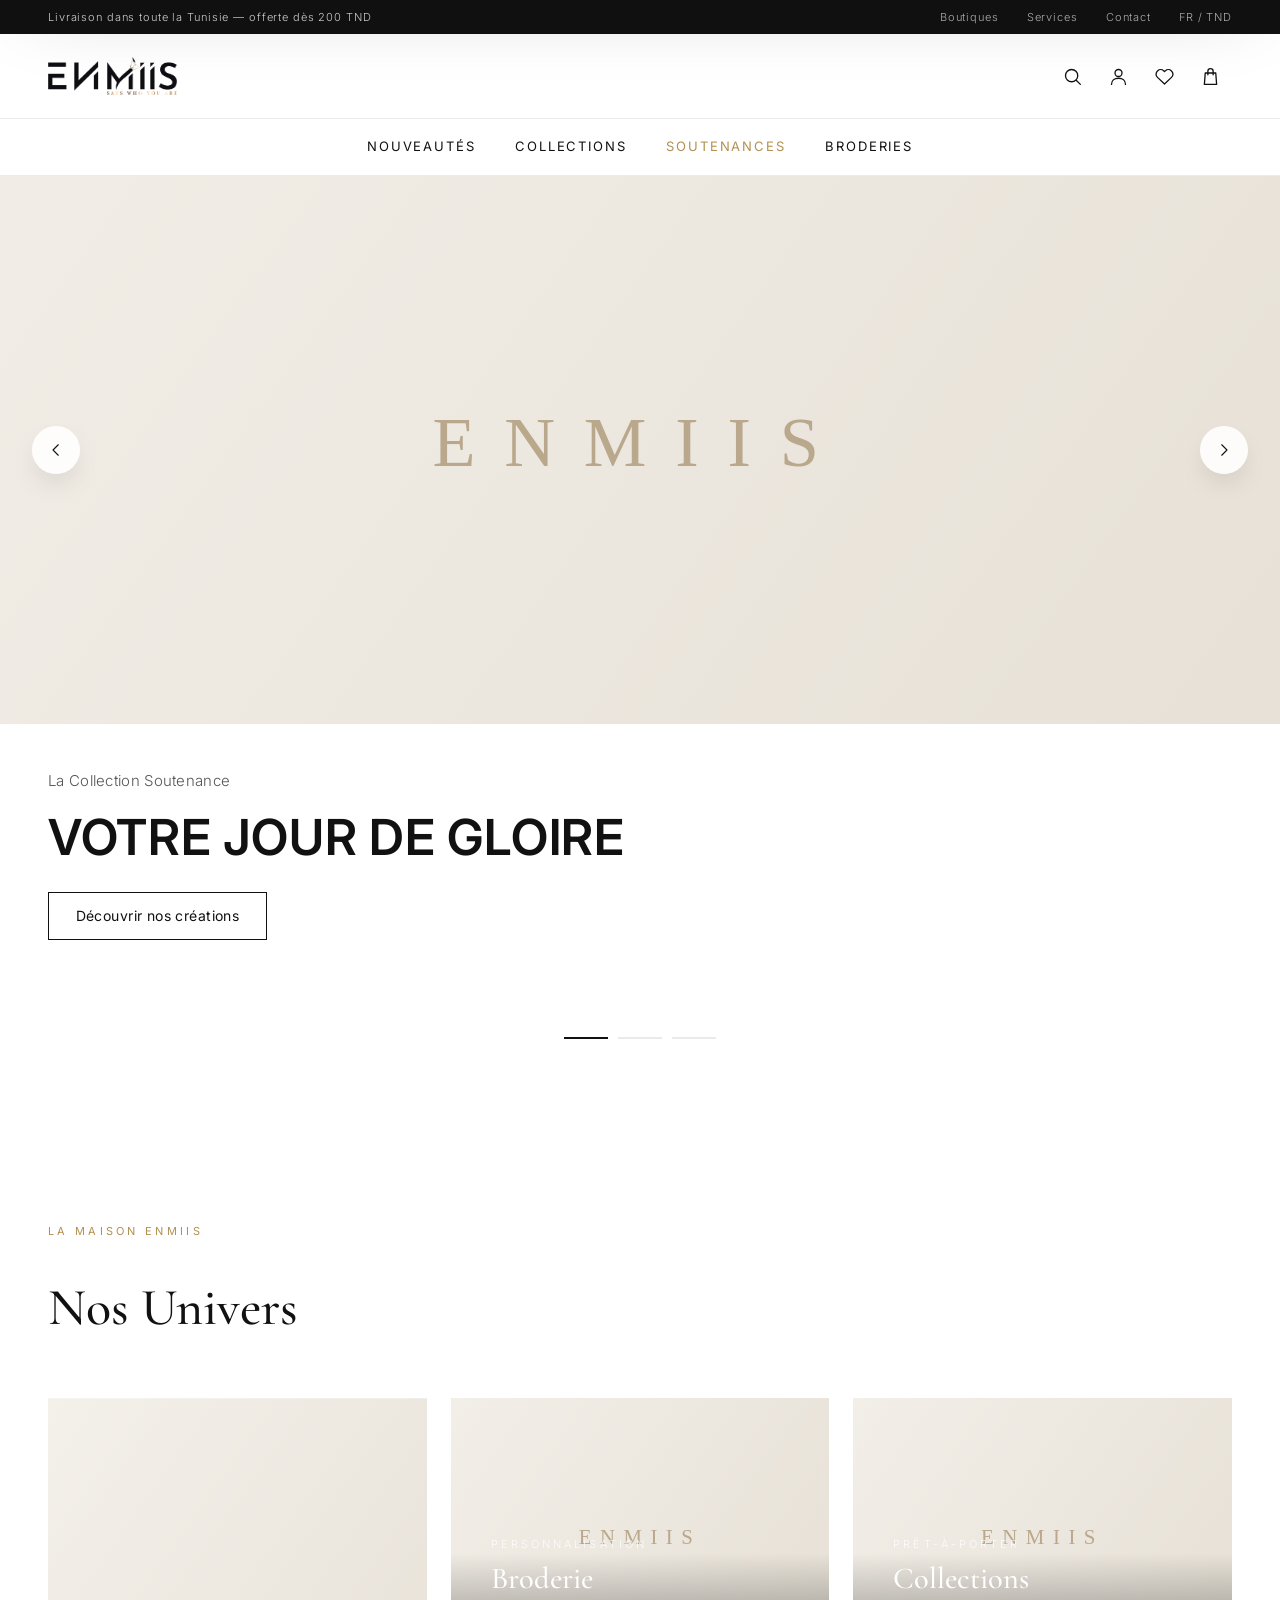
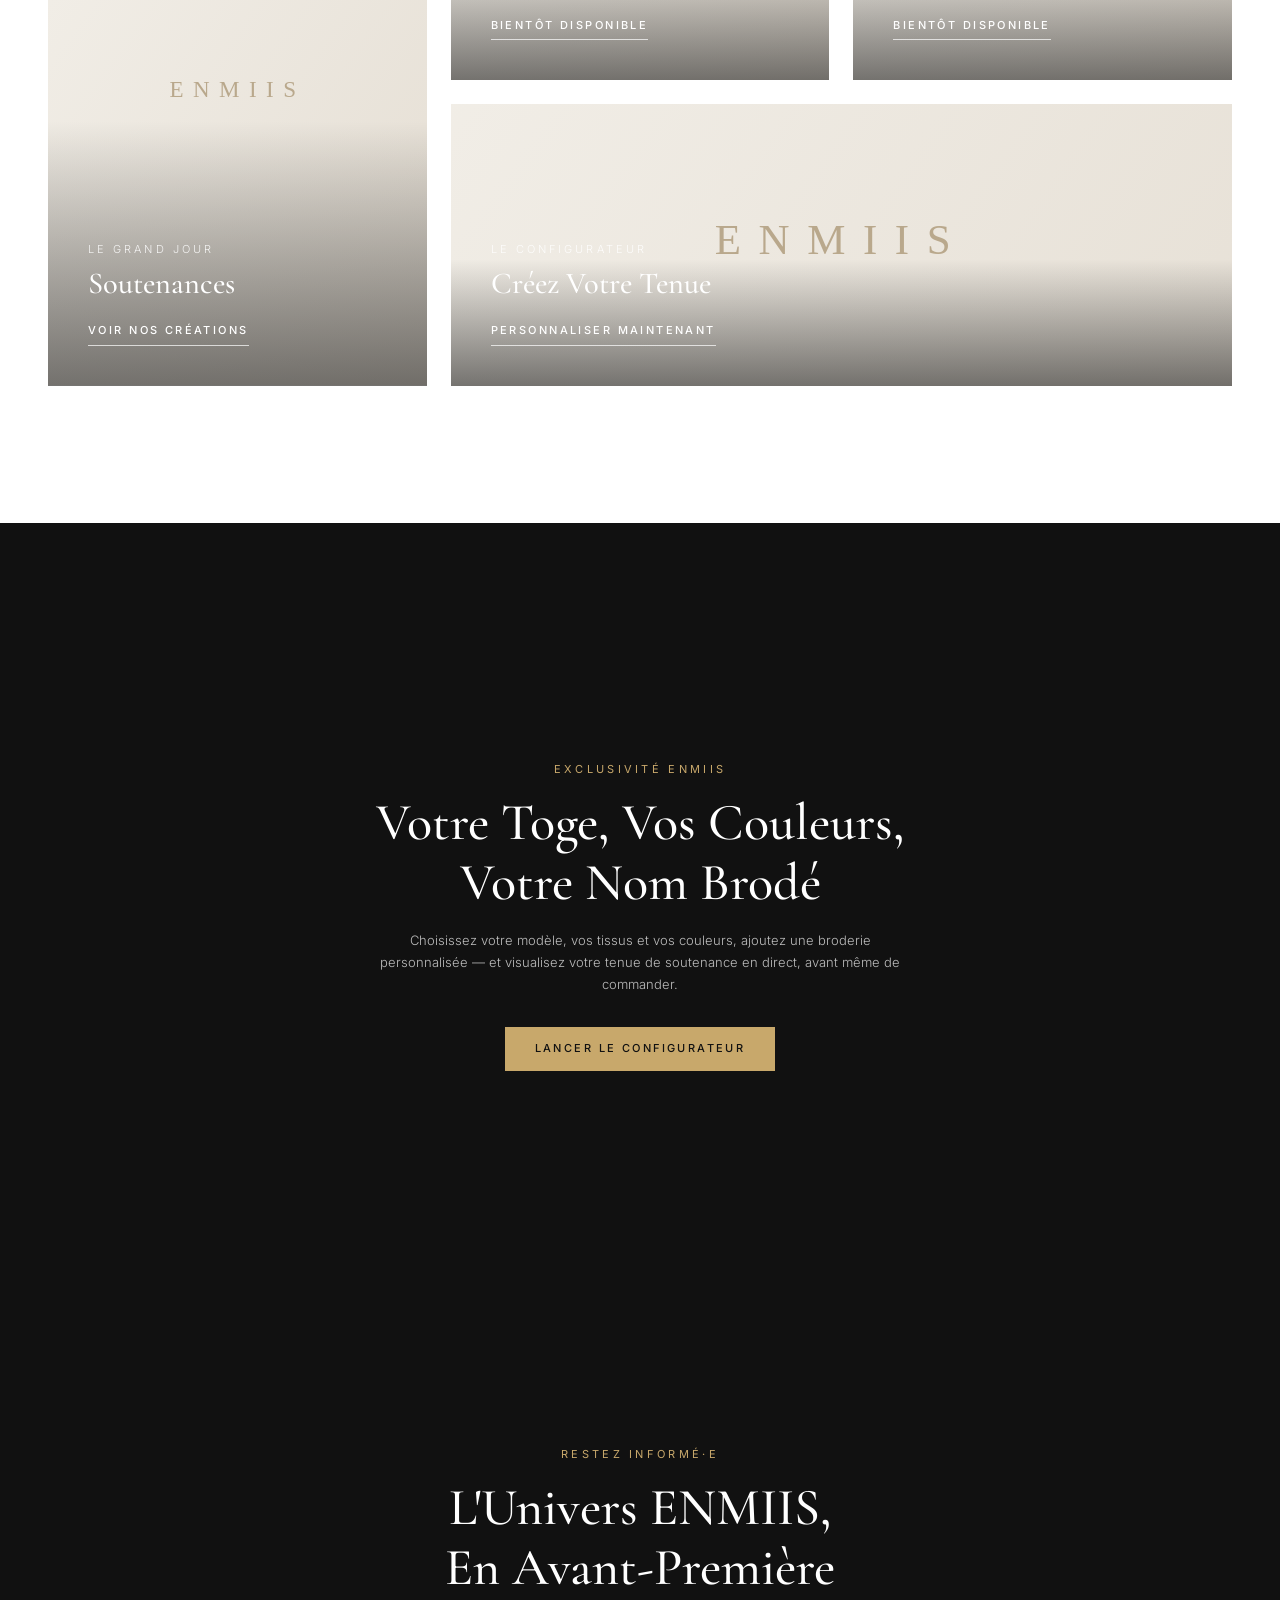
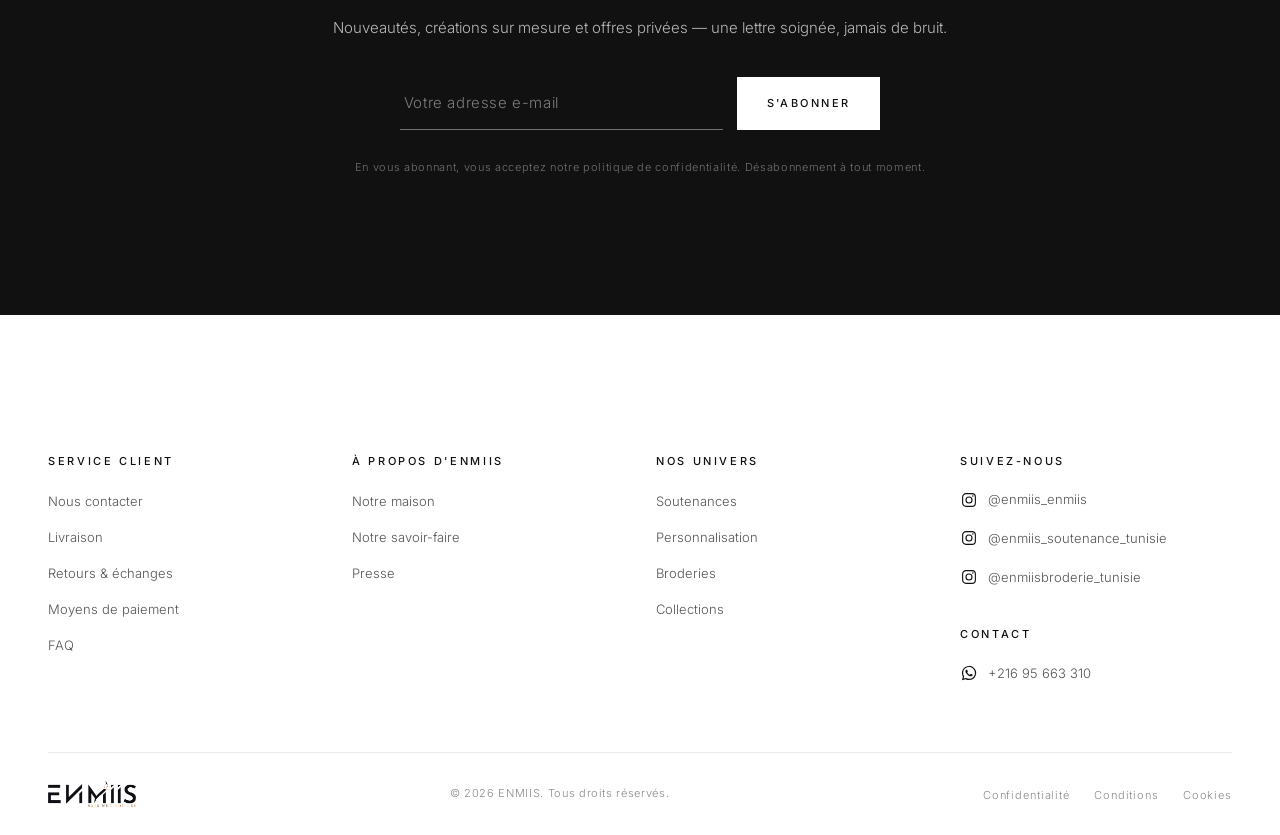
==== index.html @ 538d191a "Met la carte Broderie au singulier dans Nos Univers Seul le titre de la carte change. La navigation," ====
<!DOCTYPE html>
<html lang="fr">
<head>
  <meta charset="UTF-8">
  <meta name="viewport" content="width=device-width, initial-scale=1.0, viewport-fit=cover">
  <title>ENMIIS — Soutenance, Broderie & Collections</title>
  <meta name="description" content="ENMIIS — tenues de soutenance, broderie personnalisée et collections. Créations faites main en Tunisie.">
  <meta property="og:title" content="ENMIIS — Soutenance, Broderie & Collections">
  <meta property="og:description" content="Tenues de soutenance, broderie personnalisée et collections. Créations faites main en Tunisie.">
  <meta property="og:type" content="website">
  <meta name="theme-color" content="#FFFFFF">

  <link rel="preconnect" href="https://fonts.googleapis.com">
  <link rel="preconnect" href="https://fonts.gstatic.com" crossorigin>
  <link rel="preconnect" href="https://images.unsplash.com">
  <link href="https://fonts.googleapis.com/css2?family=Cormorant+Garamond:ital,wght@0,400;0,500;0,600;1,400;1,500&family=Inter:wght@300;400;500;600&display=swap" rel="stylesheet">

  <link rel="stylesheet" href="css/styles.css">
  <link rel="icon" href="data:image/svg+xml,%3Csvg xmlns='http://www.w3.org/2000/svg' viewBox='0 0 32 32'%3E%3Crect width='32' height='32' fill='%23111111'/%3E%3Ctext x='16' y='22' font-family='Georgia' font-size='18' fill='%23C8A86B' text-anchor='middle'%3EE%3C/text%3E%3C/svg%3E">
</head>
<body>

  <a class="skip-link" href="#main">Aller au contenu</a>

  <!-- ======================= HEADER ======================= -->
  <header class="site-header" id="siteHeader">

    <!-- Utility bar -->
    <div class="utility-bar">
      <div class="container utility-bar__inner">
        <p class="utility-bar__note">Livraison dans toute la Tunisie — offerte dès 200 TND</p>
        <nav class="utility-bar__links" aria-label="Utilitaire">
          <a href="#">Boutiques</a>
          <a href="#">Services</a>
          <a href="#">Contact</a>
          <button class="utility-bar__lang" type="button">FR / TND</button>
        </nav>
      </div>
    </div>

    <!-- Main header row -->
    <div class="header-main">
      <div class="container header-main__inner">

        <div class="header-main__left">
          <button class="icon-btn header-burger" id="burgerBtn" type="button" aria-label="Ouvrir le menu" aria-expanded="false" aria-controls="mobileMenu">
            <span class="burger-lines"><span></span><span></span></span>
          </button>
          <a class="header-logo" href="index.html" aria-label="Accueil ENMIIS">
            <img src="img/logo-enmiis.png" alt="ENMIIS — Says Who You Are">
          </a>
        </div>

        <div class="header-main__right">
          <button class="icon-btn" id="searchBtn" type="button" aria-label="Rechercher">
            <svg viewBox="0 0 24 24" aria-hidden="true"><circle cx="11" cy="11" r="7"/><line x1="16.5" y1="16.5" x2="21" y2="21"/></svg>
          </button>
          <a class="icon-btn header-account" id="accountBtn" href="compte.html" aria-label="Mon compte">
            <svg viewBox="0 0 24 24" aria-hidden="true"><circle cx="12" cy="8" r="4"/><path d="M4 21c0-4.4 3.6-7 8-7s8 2.6 8 7"/></svg>
          </a>
          <a class="icon-btn header-wishlist" id="wishlistBtn" href="favoris.html" aria-label="Voir mes favoris">
            <svg viewBox="0 0 24 24" aria-hidden="true"><path d="M12 20.5l-8-7.5c-2.2-2-2.2-5.4 0-7.4 2-1.9 5.2-1.9 7.2 0l.8.8.8-.8c2-1.9 5.2-1.9 7.2 0 2.2 2 2.2 5.4 0 7.4l-8 7.5z"/></svg>
            <span class="icon-btn__badge" id="wishlistCount" hidden>0</span>
          </a>
          <a class="icon-btn header-cart" id="cartBtn" href="panier.html" aria-label="Voir mon panier">
            <svg viewBox="0 0 24 24" aria-hidden="true"><path d="M6 8h12l1 13H5L6 8z"/><path d="M9 10V6a3 3 0 0 1 6 0v4"/></svg>
            <span class="icon-btn__badge" id="cartCount" hidden>0</span>
          </a>
        </div>

      </div>
    </div>

    <!-- Main navigation -->
    <nav class="main-nav" aria-label="Navigation principale">
      <div class="container">
        <ul class="main-nav__list" id="mainNavList">
          <li class="main-nav__item"><a href="#" class="main-nav__link" data-soon>Nouveautés</a></li>
          <li class="main-nav__item"><a href="#" class="main-nav__link" data-soon>Collections</a></li>
          <li class="main-nav__item"><a href="soutenance.html" class="main-nav__link is-accent">Soutenances</a></li>
          <li class="main-nav__item"><a href="#" class="main-nav__link" data-soon>Broderies</a></li>
        </ul>
      </div>
    </nav>

    <div class="header-veil" id="headerVeil" aria-hidden="true"></div>
  </header>

  <!-- ======================= SEARCH OVERLAY ======================= -->
  <div class="search-overlay" id="searchOverlay" aria-hidden="true" role="dialog" aria-label="Recherche">
    <div class="container search-overlay__inner">
      <form class="search-overlay__form" role="search" onsubmit="return false;">
        <svg viewBox="0 0 24 24" aria-hidden="true"><circle cx="11" cy="11" r="7"/><line x1="16.5" y1="16.5" x2="21" y2="21"/></svg>
        <input type="search" id="searchInput" placeholder="Rechercher une création, un produit…" autocomplete="off">
        <button class="search-overlay__close" id="searchClose" type="button" aria-label="Fermer la recherche">
          <svg viewBox="0 0 24 24" aria-hidden="true"><line x1="5" y1="5" x2="19" y2="19"/><line x1="19" y1="5" x2="5" y2="19"/></svg>
        </button>
      </form>
      <div class="search-overlay__suggestions">
        <p class="search-overlay__label">Recherches populaires</p>
        <ul>
          <li><a href="customizer.html">Toge de soutenance</a></li>
          <li><a href="customizer.html">Écharpe Félicitations Dr</a></li>
          <li><a href="soutenance.html">Box cadeau soutenance</a></li>
          <li><a href="#" data-soon>Peignoir brodé</a></li>
          <li><a href="customizer.html">Mortier</a></li>
        </ul>
      </div>
    </div>
  </div>

  <!-- ======================= MOBILE MENU ======================= -->
  <div class="mobile-menu" id="mobileMenu" aria-hidden="true" role="dialog" aria-label="Menu">
    <div class="mobile-menu__header">
      <span class="mobile-menu__logo"><img src="img/logo-enmiis.png" alt="ENMIIS"></span>
      <button class="icon-btn mobile-menu__close" id="mobileMenuClose" type="button" aria-label="Fermer le menu">
        <svg viewBox="0 0 24 24" aria-hidden="true"><line x1="5" y1="5" x2="19" y2="19"/><line x1="19" y1="5" x2="5" y2="19"/></svg>
      </button>
    </div>

    <nav class="mobile-menu__nav" aria-label="Menu mobile">
      <ul class="mobile-menu__list">
        <li class="mobile-menu__item" data-stagger><a class="mobile-menu__link" href="#" data-soon>Nouveautés</a></li>
        <li class="mobile-menu__item" data-stagger><a class="mobile-menu__link" href="#" data-soon>Collections</a></li>
        <li class="mobile-menu__item" data-stagger><a class="mobile-menu__link is-accent" href="soutenance.html">Soutenances</a></li>
        <li class="mobile-menu__item" data-stagger><a class="mobile-menu__link" href="#" data-soon>Broderies</a></li>
      </ul>
    </nav>

    <div class="mobile-menu__footer" data-stagger>
      <a href="customizer.html" class="mobile-menu__utility">
        <svg viewBox="0 0 24 24" aria-hidden="true"><path d="M12 3l2.2 5.4L20 9l-4.4 3.8L17 19l-5-3.2L7 19l1.4-6.2L4 9l5.8-.6L12 3z"/></svg>
        Personnaliser ma tenue
      </a>
      <a href="#" class="mobile-menu__utility">
        <svg viewBox="0 0 24 24" aria-hidden="true"><path d="M12 21s-7-5.2-7-11a7 7 0 0 1 14 0c0 5.8-7 11-7 11z"/><circle cx="12" cy="10" r="2.5"/></svg>
        Trouver une boutique
      </a>
      <button class="mobile-menu__utility" type="button">
        <svg viewBox="0 0 24 24" aria-hidden="true"><circle cx="12" cy="12" r="9"/><path d="M3 12h18M12 3c2.5 2.6 3.8 5.7 3.8 9S14.5 18.4 12 21c-2.5-2.6-3.8-5.7-3.8-9S9.5 5.6 12 3z"/></svg>
        FR / TND
      </button>
    </div>
  </div>
  <div class="scrim" id="scrim" aria-hidden="true"></div>

  <main id="main">

    <!-- ======================= HERO ======================= -->
    <section class="hero" id="hero" aria-roledescription="carousel" aria-label="Campagnes en vedette">
      <div class="hero__slides">

        <article class="hero__slide is-active" aria-hidden="false">
          <div class="hero__media">
            <img src="https://images.unsplash.com/photo-1541339907198-e08756dedf3f?q=80&w=2000&auto=format&fit=crop" alt="Diplômés en toge lançant leurs mortiers" fetchpriority="high" decoding="async">
          </div>
          <div class="hero__content container">
            <p class="hero__label">La Collection Soutenance</p>
            <h1 class="hero__title">Votre Jour de Gloire</h1>
            <a href="soutenance.html" class="btn btn--hero">Découvrir nos créations</a>
          </div>
        </article>

        <article class="hero__slide" aria-hidden="true">
          <div class="hero__media">
            <img src="https://images.unsplash.com/photo-1528698827591-e19ccd7bc23d?q=80&w=2000&auto=format&fit=crop" alt="Atelier de broderie — machine à coudre en gros plan" loading="lazy" decoding="async">
          </div>
          <div class="hero__content container">
            <p class="hero__label">Sur Mesure</p>
            <h2 class="hero__title">Créée pour Vous,<br>Brodée pour Durer</h2>
            <a href="customizer.html" class="btn btn--hero">Personnaliser ma tenue</a>
          </div>
        </article>

        <article class="hero__slide" aria-hidden="true">
          <div class="hero__media">
            <img src="https://images.unsplash.com/photo-1441986300917-64674bd600d8?q=80&w=2000&auto=format&fit=crop" alt="Intérieur de boutique raffiné" loading="lazy" decoding="async">
          </div>
          <div class="hero__content container">
            <p class="hero__label">Bientôt</p>
            <h2 class="hero__title">Les Nouvelles Collections</h2>
            <a href="#" class="btn btn--hero" data-soon>En savoir plus</a>
          </div>
        </article>

      </div>

      <div class="hero__arrows">
        <button class="hero__arrow" id="heroPrev" type="button" aria-label="Diapositive précédente">
          <svg viewBox="0 0 24 24" aria-hidden="true"><polyline points="15 5 8 12 15 19"/></svg>
        </button>
        <button class="hero__arrow" id="heroNext" type="button" aria-label="Diapositive suivante">
          <svg viewBox="0 0 24 24" aria-hidden="true"><polyline points="9 5 16 12 9 19"/></svg>
        </button>
      </div>

      <div class="hero__dots container" role="tablist" aria-label="Diapositives">
        <button class="hero__dot is-active" type="button" role="tab" aria-label="Diapositive 1" aria-selected="true"><span></span></button>
        <button class="hero__dot" type="button" role="tab" aria-label="Diapositive 2" aria-selected="false"><span></span></button>
        <button class="hero__dot" type="button" role="tab" aria-label="Diapositive 3" aria-selected="false"><span></span></button>
      </div>
    </section>

    <!-- ======================= QUICK SEARCH + CATEGORIES (mobile) ======================= -->
    <section class="quick-shop" aria-label="Recherche et catégories">
      <button class="quick-search" id="quickSearchBtn" type="button">
        <svg viewBox="0 0 24 24" aria-hidden="true"><circle cx="11" cy="11" r="7"/><line x1="16.5" y1="16.5" x2="21" y2="21"/></svg>
        <span class="quick-search__placeholder">Que cherchez-vous ?</span>
        <span class="quick-search__scan" aria-hidden="true">
          <svg viewBox="0 0 24 24"><path d="M4 7v10M7.5 7v10M10 7v10M13.5 7v10M16 7v10M20 7v10"/></svg>
          <svg viewBox="0 0 24 24"><path d="M4 8.5A1.5 1.5 0 0 1 5.5 7h2L9 5h6l1.5 2h2A1.5 1.5 0 0 1 20 8.5v8a1.5 1.5 0 0 1-1.5 1.5h-13A1.5 1.5 0 0 1 4 16.5v-8z"/><circle cx="12" cy="12.5" r="3.25"/></svg>
        </span>
      </button>
      <nav class="category-grid" aria-label="Nos catégories">
        <a href="#" data-soon>Nouveautés</a>
        <a href="#" data-soon>Collections</a>
        <a href="soutenance.html">Soutenances</a>
        <a href="#" data-soon>Broderies</a>
      </nav>
    </section>

    <!-- ======================= NOS UNIVERS ======================= -->
    <section class="section collections" id="collections">
      <div class="container">
        <header class="section-head" data-reveal>
          <p class="section-head__label">La maison ENMIIS</p>
          <h2 class="section-head__title">Nos Univers</h2>
        </header>

        <div class="collections__grid">
          <a href="soutenance.html" class="collection-card collection-card--tall" data-reveal>
            <div class="collection-card__media">
              <img src="https://images.unsplash.com/photo-1594122230689-45899d9e6f69?q=80&w=1200&auto=format&fit=crop" alt="Soutenance dans un amphithéâtre" loading="lazy" decoding="async">
            </div>
            <div class="collection-card__body">
              <p class="collection-card__label">Le grand jour</p>
              <h3 class="collection-card__title">Soutenances</h3>
              <span class="collection-card__cta">Voir nos créations</span>
            </div>
          </a>

          <a href="#" class="collection-card" data-reveal data-soon>
            <div class="collection-card__media">
              <img src="https://images.unsplash.com/photo-1528698827591-e19ccd7bc23d?q=80&w=1200&auto=format&fit=crop" alt="Broderie artisanale en cours de réalisation" loading="lazy" decoding="async">
            </div>
            <div class="collection-card__body">
              <p class="collection-card__label">Personnalisation</p>
              <h3 class="collection-card__title">Broderie</h3>
              <span class="collection-card__cta">Bientôt disponible</span>
            </div>
          </a>

          <a href="#" class="collection-card" data-reveal data-soon>
            <div class="collection-card__media">
              <img src="https://images.unsplash.com/photo-1445205170230-053b83016050?q=80&w=1200&auto=format&fit=crop" alt="Pièces de garde-robe aux tons neutres" loading="lazy" decoding="async">
            </div>
            <div class="collection-card__body">
              <p class="collection-card__label">Prêt-à-porter</p>
              <h3 class="collection-card__title">Collections</h3>
              <span class="collection-card__cta">Bientôt disponible</span>
            </div>
          </a>

          <a href="customizer.html" class="collection-card collection-card--wide" data-reveal>
            <div class="collection-card__media">
              <img src="https://images.unsplash.com/photo-1571260899304-425eee4c7efc?q=80&w=1600&auto=format&fit=crop" alt="Étudiants à l'université préparant leur soutenance" loading="lazy" decoding="async">
            </div>
            <div class="collection-card__body">
              <p class="collection-card__label">Le configurateur</p>
              <h3 class="collection-card__title">Créez Votre Tenue</h3>
              <span class="collection-card__cta">Personnaliser maintenant</span>
            </div>
          </a>
        </div>
      </div>
    </section>

    <!-- ======================= CUSTOMIZER PROMO ======================= -->
    <section class="section customizer-promo">
      <div class="container customizer-promo__inner" data-reveal>
        <p class="section-head__label">Exclusivité ENMIIS</p>
        <h2 class="customizer-promo__title">Votre Toge, Vos Couleurs,<br>Votre Nom Brodé</h2>
        <p class="customizer-promo__text">Choisissez votre modèle, vos tissus et vos couleurs, ajoutez une broderie personnalisée — et visualisez votre tenue de soutenance en direct, avant même de commander.</p>
        <a href="customizer.html" class="btn btn--solid customizer-promo__cta">Lancer le configurateur</a>
      </div>
    </section>

    <!-- ======================= NEWSLETTER ======================= -->
    <section class="newsletter">
      <div class="container newsletter__inner" data-reveal>
        <p class="section-head__label">Restez informé·e</p>
        <h2 class="newsletter__title">L'Univers ENMIIS,<br>En Avant-Première</h2>
        <p class="newsletter__text">Nouveautés, créations sur mesure et offres privées — une lettre soignée, jamais de bruit.</p>
        <form class="newsletter__form" id="newsletterForm">
          <label class="visually-hidden" for="newsletterEmail">Adresse e-mail</label>
          <input type="email" id="newsletterEmail" placeholder="Votre adresse e-mail" required>
          <button class="btn btn--solid" type="submit">S'abonner</button>
        </form>
        <p class="newsletter__success" id="newsletterSuccess" hidden>Bienvenue chez ENMIIS. Votre première lettre arrive bientôt.</p>
        <p class="newsletter__legal">En vous abonnant, vous acceptez notre politique de confidentialité. Désabonnement à tout moment.</p>
      </div>
    </section>

  </main>

  <!-- ======================= FOOTER ======================= -->
  <footer class="site-footer">
    <div class="container">

      <div class="site-footer__grid">
        <nav class="site-footer__col" aria-label="Service client">
          <p class="site-footer__heading">Service Client</p>
          <ul>
            <li><a href="#">Nous contacter</a></li>
            <li><a href="#">Livraison</a></li>
            <li><a href="#">Retours &amp; échanges</a></li>
            <li><a href="#">Moyens de paiement</a></li>
            <li><a href="#">FAQ</a></li>
          </ul>
        </nav>
        <nav class="site-footer__col" aria-label="À propos">
          <p class="site-footer__heading">À Propos d'ENMIIS</p>
          <ul>
            <li><a href="#">Notre maison</a></li>
            <li><a href="#">Notre savoir-faire</a></li>
            <li><a href="#">Presse</a></li>
          </ul>
        </nav>
        <nav class="site-footer__col" aria-label="Nos univers">
          <p class="site-footer__heading">Nos Univers</p>
          <ul>
            <li><a href="soutenance.html">Soutenances</a></li>
            <li><a href="customizer.html">Personnalisation</a></li>
            <li><a href="#" data-soon>Broderies</a></li>
            <li><a href="#" data-soon>Collections</a></li>
          </ul>
        </nav>
        <div class="site-footer__col site-footer__col--social">
          <p class="site-footer__heading">Suivez-nous</p>
          <ul class="site-footer__social">
            <li><a href="https://www.instagram.com/enmiis_enmiis/" target="_blank" rel="noopener"><svg viewBox="0 0 24 24" aria-hidden="true"><rect x="3.5" y="3.5" width="17" height="17" rx="4.5"/><circle cx="12" cy="12" r="4"/><circle cx="17.2" cy="6.8" r="1" fill="currentColor" stroke="none"/></svg><span>@enmiis_enmiis</span></a></li>
            <li><a href="https://www.instagram.com/enmiis_soutenance_tunisie/" target="_blank" rel="noopener"><svg viewBox="0 0 24 24" aria-hidden="true"><rect x="3.5" y="3.5" width="17" height="17" rx="4.5"/><circle cx="12" cy="12" r="4"/><circle cx="17.2" cy="6.8" r="1" fill="currentColor" stroke="none"/></svg><span>@enmiis_soutenance_tunisie</span></a></li>
            <li><a href="https://www.instagram.com/enmiisbroderie_tunisie/" target="_blank" rel="noopener"><svg viewBox="0 0 24 24" aria-hidden="true"><rect x="3.5" y="3.5" width="17" height="17" rx="4.5"/><circle cx="12" cy="12" r="4"/><circle cx="17.2" cy="6.8" r="1" fill="currentColor" stroke="none"/></svg><span>@enmiisbroderie_tunisie</span></a></li>
          </ul>
          <p class="site-footer__heading site-footer__heading--gap">Contact</p>
          <ul class="site-footer__social">
            <li><a href="https://wa.me/21695663310" target="_blank" rel="noopener"><svg viewBox="0 0 24 24" aria-hidden="true"><path fill="currentColor" stroke="none" d="M12.04 2.5a9.46 9.46 0 0 0-8.19 14.2L2.5 21.5l4.93-1.29a9.42 9.42 0 0 0 4.61 1.18h.01a9.46 9.46 0 0 0 6.68-16.15 9.39 9.39 0 0 0-6.69-2.74zm0 17.29h-.01a7.85 7.85 0 0 1-4-1.1l-.29-.17-2.93.77.78-2.86-.19-.29a7.83 7.83 0 0 1-1.2-4.18c0-4.33 3.53-7.86 7.87-7.86 2.1 0 4.07.82 5.55 2.31a7.8 7.8 0 0 1 2.3 5.56c0 4.34-3.53 7.86-7.88 7.86zm4.32-5.89c-.24-.12-1.4-.69-1.61-.77-.22-.08-.38-.12-.53.12-.16.24-.61.77-.75.93-.14.16-.28.18-.51.06-.24-.12-1-.37-1.9-1.18-.7-.63-1.18-1.4-1.32-1.63-.14-.24-.01-.37.1-.49.11-.11.24-.28.36-.42.12-.14.16-.24.24-.4.08-.16.04-.3-.02-.42-.06-.12-.53-1.29-.73-1.76-.19-.46-.39-.4-.53-.41h-.45c-.16 0-.42.06-.63.3-.22.24-.83.81-.83 1.98s.85 2.3.97 2.46c.12.16 1.67 2.55 4.04 3.58.56.24 1 .39 1.35.5.57.18 1.08.15 1.49.09.46-.07 1.4-.57 1.6-1.13.2-.55.2-1.03.14-1.13-.06-.1-.22-.16-.46-.28z"/></svg><span>+216 95 663 310</span></a></li>
          </ul>
        </div>
      </div>

      <div class="site-footer__bottom">
        <p class="site-footer__logo"><img src="img/logo-enmiis.png" alt="ENMIIS" loading="lazy"></p>
        <p class="site-footer__copy">© 2026 ENMIIS. Tous droits réservés.</p>
        <ul class="site-footer__legal">
          <li><a href="#">Confidentialité</a></li>
          <li><a href="#">Conditions</a></li>
          <li><a href="#">Cookies</a></li>
        </ul>
      </div>

    </div>
  </footer>

  <!-- ======================= COMING SOON OVERLAY ======================= -->
  <div class="construction" id="constructionOverlay" aria-hidden="true" role="dialog" aria-modal="true" aria-labelledby="constructionTitle">
    <div class="construction__backdrop" data-construction-close></div>
    <div class="construction__panel">
      <button class="construction__close" type="button" aria-label="Fermer" data-construction-close>
        <svg viewBox="0 0 24 24" aria-hidden="true"><line x1="5" y1="5" x2="19" y2="19"/><line x1="19" y1="5" x2="5" y2="19"/></svg>
      </button>
      <p class="construction__label">ENMIIS</p>
      <h2 class="construction__title" id="constructionTitle">Page en construction</h2>
      <p class="construction__text">Cette section arrive bientôt. Merci de votre patience.</p>
    </div>
  </div>

  <!-- Toast -->
  <div class="toast" id="toast" role="status" aria-live="polite"></div>

  <script src="js/main.js" defer></script>
</body>
</html>
---- css/styles.css ----
/* ============================================================
   ENMIIS — Maison de Luxe
   Swiss-inspired luxury department store
   Mobile-first · breakpoints: 768px, 1024px, 1280px
   ============================================================ */

/* ---------- Tokens ---------- */
:root {
  --white: #FFFFFF;
  --off-white: #FAFAFA;
  --ink: #111111;
  --ink-soft: #555555;
  --ink-faint: #8A8A8A;
  --line: #EAEAEA;
  --gold: #C8A86B;
  --gold-deep: #B29050;

  --serif: "Cormorant Garamond", "Times New Roman", serif;
  --sans: "Inter", "Helvetica Neue", Arial, sans-serif;

  /* Fluid type scale */
  --fs-hero: clamp(2.6rem, 1.2rem + 7vw, 5.75rem);
  --fs-h2: clamp(1.9rem, 1.2rem + 3vw, 3.25rem);
  --fs-h3: clamp(1.35rem, 1.1rem + 1.2vw, 1.9rem);
  --fs-body: 0.9375rem;
  --fs-small: 0.8125rem;
  --fs-label: 0.6875rem;

  /* Spacing rhythm */
  --space-section: clamp(4.5rem, 3rem + 7vw, 9rem);
  --space-head: clamp(2.25rem, 1.5rem + 3vw, 4rem);
  --gutter: clamp(1.25rem, 4vw, 3rem);

  --container: 1440px;

  --ease-lux: cubic-bezier(0.23, 1, 0.32, 1);
  --dur: 0.6s;

  --header-h: 60px;
}

/* ---------- Reset ---------- */
*, *::before, *::after { box-sizing: border-box; margin: 0; padding: 0; }

html {
  -webkit-text-size-adjust: 100%;
  scroll-behavior: smooth;
}

body {
  font-family: var(--sans);
  font-size: var(--fs-body);
  font-weight: 300;
  line-height: 1.7;
  color: var(--ink);
  background: var(--white);
  -webkit-font-smoothing: antialiased;
  text-rendering: optimizeLegibility;
}

body.is-locked { overflow: hidden; }

img { display: block; max-width: 100%; height: auto; }
[hidden] { display: none !important; }
ul { list-style: none; }
a { color: inherit; text-decoration: none; }
button { font: inherit; color: inherit; background: none; border: 0; cursor: pointer; }
input { font: inherit; }

svg { width: 100%; height: 100%; fill: none; stroke: currentColor; stroke-width: 1.5; stroke-linecap: round; stroke-linejoin: round; }

.container {
  width: 100%;
  max-width: var(--container);
  margin-inline: auto;
  padding-inline: var(--gutter);
}

.visually-hidden {
  position: absolute; width: 1px; height: 1px;
  clip: rect(0 0 0 0); overflow: hidden; white-space: nowrap;
}

.skip-link {
  position: fixed; top: -100px; left: 1rem; z-index: 300;
  background: var(--ink); color: var(--white);
  padding: 0.75rem 1.25rem; font-size: var(--fs-small);
  transition: top 0.3s var(--ease-lux);
}
.skip-link:focus { top: 1rem; }

::selection { background: var(--gold); color: var(--white); }

:focus-visible { outline: 1px solid var(--gold); outline-offset: 3px; }

/* ---------- Buttons ---------- */
.btn {
  display: inline-block;
  font-family: var(--sans);
  font-size: var(--fs-label);
  font-weight: 500;
  letter-spacing: 0.22em;
  text-transform: uppercase;
  padding: 1.05em 2.6em;
  transition: background var(--dur) var(--ease-lux), color var(--dur) var(--ease-lux), border-color var(--dur) var(--ease-lux), letter-spacing var(--dur) var(--ease-lux);
}

.btn--hero {
  color: var(--ink);
  background: var(--white);
  border: 1px solid var(--ink);
  font-size: 0.875rem;
  font-weight: 400;
  letter-spacing: 0.03em;
  text-transform: none;
  padding: 0.8em 1.9em;
}
.btn--hero:hover { background: var(--ink); color: var(--white); letter-spacing: 0.03em; }

.btn--solid {
  background: var(--ink);
  color: var(--white);
  border: 1px solid var(--ink);
}
.btn--solid:hover { background: var(--gold-deep); border-color: var(--gold-deep); letter-spacing: 0.28em; }

.btn--line {
  position: relative;
  padding: 0 0 0.5em;
  color: var(--ink);
}
.btn--line::after {
  content: "";
  position: absolute; left: 0; bottom: 0;
  width: 100%; height: 1px;
  background: var(--ink);
  transform-origin: right;
  transition: transform var(--dur) var(--ease-lux);
}
.btn--line:hover { color: var(--gold-deep); }
.btn--line:hover::after { transform: scaleX(0.35); background: var(--gold-deep); }

/* ============================================================
   HEADER
   ============================================================ */
.site-header {
  position: sticky;
  top: 0;
  z-index: 100;
  background: var(--white);
}

/* --- Utility bar --- */
.utility-bar {
  background: var(--ink);
  color: rgba(255, 255, 255, 0.85);
  font-size: var(--fs-label);
  letter-spacing: 0.08em;
  overflow: hidden;
  max-height: 40px;
  transition: max-height 0.45s var(--ease-lux);
}
.site-header.is-scrolled .utility-bar { max-height: 0; }

.utility-bar__inner {
  display: flex;
  align-items: center;
  justify-content: center;
  gap: 2rem;
  height: 34px;
}
.utility-bar__note { min-width: 0; white-space: nowrap; overflow: hidden; text-overflow: ellipsis; }
.utility-bar__links { display: none; align-items: center; gap: 1.75rem; }
.utility-bar__links a, .utility-bar__lang {
  color: rgba(255, 255, 255, 0.7);
  font-size: var(--fs-label);
  letter-spacing: 0.08em;
  transition: color 0.3s var(--ease-lux);
}
.utility-bar__links a:hover, .utility-bar__lang:hover { color: var(--gold); }

/* --- Main header row --- */
.header-main {
  border-bottom: 1px solid var(--line);
  transition: box-shadow 0.45s var(--ease-lux);
}
.header-main__inner {
  display: flex;
  align-items: center;
  justify-content: space-between;
  gap: 0.75rem;
  height: var(--header-h);
  transition: height 0.45s var(--ease-lux);
}

.header-main__left { display: flex; align-items: center; gap: 0.35rem; min-width: 0; }
.header-main__right { display: flex; align-items: center; gap: 0.125rem; flex: none; }

.icon-btn {
  position: relative;
  display: inline-flex;
  align-items: center;
  justify-content: center;
  gap: 0.6rem;
  width: 44px; height: 44px;
  color: var(--ink);
  transition: color 0.3s var(--ease-lux), transform 0.3s var(--ease-lux);
}
.icon-btn svg { width: 21px; height: 21px; flex: none; }
.icon-btn:hover { color: var(--gold-deep); }
.icon-btn:active { transform: scale(0.92); }

.icon-btn__badge {
  position: absolute;
  top: 4px; right: 2px;
  min-width: 16px; height: 16px;
  padding-inline: 4px;
  display: inline-flex;
  align-items: center;
  justify-content: center;
  background: var(--gold);
  color: var(--white);
  font-size: 0.625rem;
  font-weight: 500;
  border-radius: 999px;
  transition: transform 0.3s var(--ease-lux);
}
.icon-btn__badge.is-bumped { animation: badge-bump 0.5s var(--ease-lux); }

.icon-btn--disabled {
  color: var(--ink-faint);
  opacity: 0.5;
  pointer-events: none;
  cursor: default;
}
.icon-btn--disabled:hover { color: var(--ink-faint); }
@keyframes badge-bump {
  0% { transform: scale(1); }
  40% { transform: scale(1.5); }
  100% { transform: scale(1); }
}

/* Logo — image wordmark, left-aligned like Globus */
.header-logo {
  display: block;
  line-height: 0;
  min-width: 0;
}
.header-logo img {
  height: 28px;
  width: auto;
  max-width: 100%;
  object-fit: contain;
  transition: height 0.45s var(--ease-lux);
}

/* Burger */
.burger-lines {
  display: flex;
  flex-direction: column;
  gap: 6px;
  width: 22px;
}
.burger-lines span {
  display: block;
  height: 1.5px;
  background: currentColor;
  transition: transform 0.4s var(--ease-lux), width 0.4s var(--ease-lux);
}
.header-burger:hover .burger-lines span:last-child { width: 70%; }


/* --- Main nav (desktop) --- */
.main-nav {
  display: none;
  border-bottom: 1px solid var(--line);
  background: var(--white);
}
.main-nav__list {
  display: flex;
  justify-content: center;
  gap: clamp(1rem, 2.5vw, 2.5rem);
}
.main-nav__link {
  position: relative;
  display: inline-block;
  padding: 1rem 0.25rem 1.1rem;
  font-size: var(--fs-small);
  font-weight: 400;
  letter-spacing: 0.14em;
  text-transform: uppercase;
  color: var(--ink);
  transition: color 0.3s var(--ease-lux);
}
.main-nav__link::after {
  content: "";
  position: absolute;
  left: 0; bottom: 0;
  width: 100%; height: 1px;
  background: var(--ink);
  transform: scaleX(0);
  transform-origin: left;
  transition: transform 0.45s var(--ease-lux);
}
.main-nav__item:hover .main-nav__link::after,
.main-nav__item.is-open .main-nav__link::after { transform: scaleX(1); }
.main-nav__link.is-accent { color: var(--gold-deep); }
.main-nav__link.is-accent::after { background: var(--gold-deep); }

/* --- Mega menu --- */
.mega-menu {
  position: absolute;
  left: 0; right: 0;
  top: 100%;
  background: var(--white);
  border-bottom: 1px solid var(--line);
  opacity: 0;
  visibility: hidden;
  transform: translateY(-8px);
  transition: opacity 0.4s var(--ease-lux), transform 0.4s var(--ease-lux), visibility 0s linear 0.4s;
  box-shadow: 0 30px 60px -30px rgba(17, 17, 17, 0.18);
}
.main-nav__item.is-open .mega-menu {
  opacity: 1;
  visibility: visible;
  transform: translateY(0);
  transition: opacity 0.5s var(--ease-lux), transform 0.5s var(--ease-lux), visibility 0s;
}

.mega-menu__inner {
  display: grid;
  grid-template-columns: repeat(4, 1fr) 300px;
  gap: 2.5rem;
  padding-block: 3rem 3.5rem;
}
.mega-menu__heading {
  font-size: var(--fs-label);
  font-weight: 500;
  letter-spacing: 0.2em;
  text-transform: uppercase;
  color: var(--ink-faint);
  margin-bottom: 1.25rem;
}
.mega-menu__col li + li { margin-top: 0.7rem; }
.mega-menu__col a {
  font-size: var(--fs-small);
  font-weight: 300;
  color: var(--ink-soft);
  transition: color 0.3s var(--ease-lux), padding-left 0.3s var(--ease-lux);
}
.mega-menu__col a:hover { color: var(--ink); padding-left: 0.4rem; }
.mega-menu__col a.is-accent { color: var(--gold-deep); }

.mega-menu__feature { display: block; }
.mega-menu__feature-media {
  aspect-ratio: 4 / 5;
  overflow: hidden;
  background: var(--off-white);
}
.mega-menu__feature-media img {
  width: 100%; height: 100%;
  object-fit: cover;
  transition: transform 1.2s var(--ease-lux);
}
.mega-menu__feature:hover .mega-menu__feature-media img { transform: scale(1.06); }
.mega-menu__feature-label {
  margin-top: 1rem;
  font-family: var(--serif);
  font-size: 1.25rem;
  font-weight: 500;
}
.mega-menu__feature-cta {
  margin-top: 0.2rem;
  font-size: var(--fs-label);
  letter-spacing: 0.2em;
  text-transform: uppercase;
  color: var(--gold-deep);
}

/* Veil under open mega menu */
.header-veil {
  position: fixed;
  inset: 0;
  z-index: -1;
  background: rgba(17, 17, 17, 0.28);
  opacity: 0;
  visibility: hidden;
  transition: opacity 0.5s var(--ease-lux), visibility 0s linear 0.5s;
}
.header-veil.is-visible {
  opacity: 1;
  visibility: visible;
  transition: opacity 0.5s var(--ease-lux), visibility 0s;
}

.site-header.is-scrolled .header-main { box-shadow: 0 1px 0 var(--line), 0 12px 32px -18px rgba(17, 17, 17, 0.12); }

/* ============================================================
   SEARCH OVERLAY
   ============================================================ */
.search-overlay {
  position: fixed;
  inset: 0 0 auto 0;
  z-index: 220;
  background: var(--white);
  border-bottom: 1px solid var(--line);
  transform: translateY(-101%);
  transition: transform 0.6s var(--ease-lux);
  box-shadow: 0 30px 80px -30px rgba(17, 17, 17, 0.25);
}
.search-overlay.is-open { transform: translateY(0); }

.search-overlay__inner { padding-block: clamp(1.5rem, 4vw, 3rem); }

.search-overlay__form {
  display: flex;
  align-items: center;
  gap: 1rem;
  border-bottom: 1px solid var(--ink);
  padding-bottom: 0.9rem;
}
.search-overlay__form svg { width: 22px; height: 22px; flex: none; color: var(--ink-faint); }
.search-overlay__form input {
  flex: 1;
  min-width: 0;
  border: 0;
  outline: 0;
  background: transparent;
  font-family: var(--serif);
  font-size: clamp(1.25rem, 1rem + 2vw, 2rem);
  font-weight: 400;
  color: var(--ink);
}
.search-overlay__form input::placeholder { color: var(--ink-faint); }
.search-overlay__close { width: 44px; height: 44px; flex: none; display: inline-flex; align-items: center; justify-content: center; }
.search-overlay__close svg { width: 20px; height: 20px; }

.search-overlay__suggestions { margin-top: 1.75rem; }
.search-overlay__label {
  font-size: var(--fs-label);
  letter-spacing: 0.2em;
  text-transform: uppercase;
  color: var(--ink-faint);
  margin-bottom: 0.9rem;
}
.search-overlay__suggestions ul { display: flex; flex-wrap: wrap; gap: 0.6rem 1.75rem; }
.search-overlay__suggestions a {
  font-size: var(--fs-small);
  color: var(--ink-soft);
  border-bottom: 1px solid transparent;
  transition: color 0.3s, border-color 0.3s;
}
.search-overlay__suggestions a:hover { color: var(--gold-deep); border-color: var(--gold-deep); }

/* ============================================================
   MOBILE MENU
   ============================================================ */
.mobile-menu {
  position: fixed;
  inset: 0;
  z-index: 210;
  display: flex;
  flex-direction: column;
  background: var(--white);
  transform: translateX(-100%);
  visibility: hidden;
  transition: transform 0.65s var(--ease-lux), visibility 0s linear 0.65s;
}
.mobile-menu.is-open {
  transform: translateX(0);
  visibility: visible;
  transition: transform 0.65s var(--ease-lux), visibility 0s;
}

.mobile-menu__header {
  display: flex;
  align-items: center;
  justify-content: space-between;
  height: var(--header-h);
  padding-inline: var(--gutter);
  border-bottom: 1px solid var(--line);
  flex: none;
}
.mobile-menu__logo { line-height: 0; }
.mobile-menu__logo img { height: 24px; width: auto; }
.mobile-menu__close svg { width: 20px; height: 20px; }

.mobile-menu__nav {
  flex: 1;
  overflow-y: auto;
  -webkit-overflow-scrolling: touch;
  padding: 1rem var(--gutter) 2rem;
}

.mobile-menu__item { border-bottom: 1px solid var(--line); }

.mobile-menu__toggle,
.mobile-menu__link {
  display: flex;
  align-items: center;
  justify-content: space-between;
  width: 100%;
  padding: 1.1rem 0.25rem;
  font-family: var(--serif);
  font-size: 1.375rem;
  font-weight: 500;
  color: var(--ink);
  text-align: left;
}
.mobile-menu__link.is-accent { color: var(--gold-deep); }

.mobile-menu__toggle svg {
  width: 16px; height: 16px;
  flex: none;
  color: var(--ink-faint);
  transition: transform 0.45s var(--ease-lux);
}
.mobile-menu__toggle[aria-expanded="true"] svg { transform: rotate(90deg); color: var(--gold-deep); }

.mobile-menu__sub {
  overflow: hidden;
  max-height: 0;
  transition: max-height 0.55s var(--ease-lux);
}
.mobile-menu__sub li:first-child { padding-top: 0.25rem; }
.mobile-menu__sub li:last-child { padding-bottom: 1.25rem; }
.mobile-menu__sub a {
  display: block;
  padding: 0.55rem 0.25rem 0.55rem 1rem;
  font-family: var(--sans);
  font-size: var(--fs-body);
  font-weight: 300;
  color: var(--ink-soft);
}
.mobile-menu__sub a:active { color: var(--gold-deep); }
.mobile-menu__sub a.is-accent { color: var(--gold-deep); }

/* Staggered entrance of menu items */
.mobile-menu [data-stagger] {
  opacity: 0;
  transform: translateY(14px);
  transition: opacity 0.6s var(--ease-lux), transform 0.6s var(--ease-lux);
}
.mobile-menu.is-open [data-stagger] {
  opacity: 1;
  transform: translateY(0);
  transition-delay: calc(0.18s + var(--i, 0) * 0.045s);
}

.mobile-menu__footer {
  flex: none;
  padding: 1rem var(--gutter) calc(1.25rem + env(safe-area-inset-bottom));
  border-top: 1px solid var(--line);
  background: var(--off-white);
  display: grid;
  gap: 0.25rem;
}
.mobile-menu__utility {
  display: flex;
  align-items: center;
  gap: 0.9rem;
  padding: 0.6rem 0.25rem;
  font-size: var(--fs-small);
  letter-spacing: 0.06em;
  color: var(--ink-soft);
}
.mobile-menu__utility svg { width: 18px; height: 18px; flex: none; color: var(--ink); }

/* Scrim shared by menu on tablet+ */
.scrim {
  position: fixed;
  inset: 0;
  z-index: 205;
  background: rgba(17, 17, 17, 0.4);
  opacity: 0;
  visibility: hidden;
  transition: opacity 0.5s var(--ease-lux), visibility 0s linear 0.5s;
}
.scrim.is-visible {
  opacity: 1;
  visibility: visible;
  transition: opacity 0.5s var(--ease-lux), visibility 0s;
}

/* ============================================================
   HERO
   ============================================================ */
.hero {
  position: relative;
  background: var(--white);
  overflow: hidden;
  touch-action: pan-y;
  /* Banner ratio — image is a wide banner, not full screen (Globus-style) */
  --hero-aspect: 4 / 3;
  --hero-max-h: 640px;
}

/* Slides stack in one grid cell and cross-fade */
.hero__slides { display: grid; }

.hero__slide {
  grid-area: 1 / 1;
  opacity: 0;
  visibility: hidden;
  transition: opacity 1.1s var(--ease-lux), visibility 0s linear 1.1s;
}
.hero__slide.is-active {
  position: relative;
  opacity: 1;
  visibility: visible;
  transition: opacity 1.1s var(--ease-lux), visibility 0s;
  z-index: 1;
}

.hero__media {
  position: relative;
  overflow: hidden;
  width: 100%;
  aspect-ratio: var(--hero-aspect);
  max-height: var(--hero-max-h);
  background: var(--off-white);
}
.hero__media img {
  width: 100%; height: 100%;
  object-fit: cover;
  transform: scale(1.08);
}
.hero__slide.is-active .hero__media img {
  animation: hero-kenburns 8s var(--ease-lux) forwards;
}
@keyframes hero-kenburns {
  from { transform: scale(1.08); }
  to { transform: scale(1); }
}

/* Content sits BELOW the image on white, Globus-style */
.hero__content {
  padding-top: clamp(1.6rem, 4vw, 2.75rem);
  color: var(--ink);
}

.hero__label {
  font-size: 0.9375rem;
  font-weight: 300;
  letter-spacing: 0.02em;
  color: var(--ink-soft);
  margin-bottom: 0.9rem;
}

.hero__title {
  font-family: var(--sans);
  font-size: clamp(1.55rem, 0.9rem + 3.4vw, 3.1rem);
  font-weight: 600;
  line-height: 1.18;
  letter-spacing: 0.015em;
  text-transform: uppercase;
  color: var(--ink);
  margin-bottom: 1.6rem;
  max-width: 24ch;
}

/* Slide content entrance */
.hero__label, .hero__title, .hero__slide .btn {
  opacity: 0;
  transform: translateY(22px);
  transition: opacity 1s var(--ease-lux), transform 1s var(--ease-lux);
}
.hero__slide.is-active .hero__label { opacity: 1; transform: none; transition-delay: 0.3s; }
.hero__slide.is-active .hero__title { opacity: 1; transform: none; transition-delay: 0.42s; }
.hero__slide.is-active .btn { opacity: 1; transform: none; transition-delay: 0.56s; }

/* Progress-bar dots below the content */
.hero__dots {
  position: relative;
  z-index: 2;
  display: flex;
  justify-content: center;
  gap: 0.6rem;
  padding-top: 1.9rem;
  padding-bottom: 2.3rem;
}
.hero__dot {
  position: relative;
  width: 2.75rem; height: 18px;
  display: inline-flex;
  align-items: center;
}
.hero__dot span {
  display: block;
  width: 100%; height: 2px;
  background: var(--line);
  overflow: hidden;
  position: relative;
}
.hero__dot span::after {
  content: "";
  position: absolute; inset: 0;
  background: var(--ink);
  transform: scaleX(0);
  transform-origin: left;
}
.hero__dot.is-active span::after {
  animation: dot-progress var(--slide-ms, 6500ms) linear forwards;
}
@keyframes dot-progress { to { transform: scaleX(1); } }

/* Arrows overlay the banner image (desktop) */
.hero__arrows {
  position: absolute;
  top: 0; left: 0; right: 0;
  aspect-ratio: var(--hero-aspect);
  max-height: var(--hero-max-h);
  z-index: 2;
  pointer-events: none;
  display: none;
  align-items: center;
  justify-content: space-between;
  padding-inline: clamp(1rem, 2.5vw, 2.25rem);
}
.hero__arrow {
  pointer-events: auto;
  width: 48px; height: 48px;
  display: inline-flex;
  align-items: center;
  justify-content: center;
  border-radius: 999px;
  background: rgba(255, 255, 255, 0.88);
  backdrop-filter: blur(4px);
  color: var(--ink);
  box-shadow: 0 12px 30px -14px rgba(17, 17, 17, 0.4);
  transition: background 0.3s, transform 0.3s var(--ease-lux);
}
.hero__arrow svg { width: 18px; height: 18px; }
.hero__arrow:hover { background: var(--white); transform: scale(1.08); }

/* ============================================================
   QUICK SEARCH + CATEGORY GRID (mobile & tablet, Globus-style)
   ============================================================ */
.quick-shop { background: var(--white); }

.quick-search {
  display: flex;
  align-items: center;
  gap: 0.9rem;
  width: 100%;
  padding: 0.95rem var(--gutter);
  border-top: 1px solid var(--line);
  border-bottom: 1px solid var(--line);
  text-align: left;
}
.quick-search > svg { width: 20px; height: 20px; flex: none; color: var(--ink); }
.quick-search__placeholder {
  flex: 1;
  min-width: 0;
  font-size: 0.9375rem;
  font-weight: 300;
  color: var(--ink-faint);
  white-space: nowrap;
  overflow: hidden;
  text-overflow: ellipsis;
}
.quick-search__scan {
  display: flex;
  align-items: center;
  gap: 1.1rem;
  flex: none;
  color: var(--ink);
}
.quick-search__scan svg { width: 22px; height: 22px; }
.quick-search:active { background: var(--off-white); }

.category-grid {
  display: grid;
  grid-template-columns: repeat(2, 1fr);
}
.category-grid a {
  display: flex;
  align-items: center;
  justify-content: center;
  min-height: 50px;
  padding: 0.4rem 0.75rem;
  font-size: var(--fs-small);
  font-weight: 400;
  letter-spacing: 0.1em;
  text-transform: uppercase;
  color: var(--ink);
  text-align: center;
  border-bottom: 1px solid var(--line);
  transition: background 0.3s;
}
.category-grid a:nth-child(odd) { border-right: 1px solid var(--line); }
.category-grid a:hover, .category-grid a:active { background: var(--off-white); }

/* ============================================================
   SECTIONS — shared
   ============================================================ */
.section { padding-block: var(--space-section); }

.section-head {
  display: flex;
  align-items: flex-end;
  justify-content: space-between;
  gap: 1.5rem;
  margin-bottom: var(--space-head);
}
.section-head--center {
  flex-direction: column;
  align-items: center;
  text-align: center;
}
.section-head__label {
  font-size: var(--fs-label);
  font-weight: 400;
  letter-spacing: 0.3em;
  text-transform: uppercase;
  color: var(--gold-deep);
  margin-bottom: 0.9rem;
}
.section-head__title {
  font-family: var(--serif);
  font-size: var(--fs-h2);
  font-weight: 500;
  line-height: 1.1;
}
.section-head__link {
  flex: none;
  font-size: var(--fs-label);
  font-weight: 500;
  letter-spacing: 0.2em;
  text-transform: uppercase;
  padding-bottom: 0.4em;
  border-bottom: 1px solid var(--ink);
  transition: color 0.3s, border-color 0.3s;
  white-space: nowrap;
  margin-bottom: 0.35rem;
}
.section-head__link:hover { color: var(--gold-deep); border-color: var(--gold-deep); }
.section-head > .section-head__label,
.section-head > .section-head__title { display: block; }
.section-head:not(.section-head--center) {
  flex-wrap: wrap;
}
.section-head:not(.section-head--center) .section-head__label { width: 100%; margin-bottom: 0; }
.section-head:not(.section-head--center) .section-head__title { margin-top: 0.9rem; }
.section-head:not(.section-head--center) .section-head__link { margin-left: auto; }

/* ============================================================
   FEATURED COLLECTIONS
   ============================================================ */
.collections__grid {
  display: grid;
  grid-template-columns: 1fr;
  gap: 1.25rem;
}

.collection-card {
  position: relative;
  display: block;
  overflow: hidden;
  background: var(--off-white);
}
.collection-card__media { overflow: hidden; height: 100%; }
.collection-card__media img {
  width: 100%; height: 100%;
  object-fit: cover;
  aspect-ratio: 4 / 5;
  transition: transform 1.4s var(--ease-lux);
}
.collection-card:hover .collection-card__media img { transform: scale(1.05); }

.collection-card::after {
  content: "";
  position: absolute; inset: 0;
  background: linear-gradient(to top, rgba(17,17,17,0.55) 0%, rgba(17,17,17,0) 45%);
  transition: opacity 0.6s var(--ease-lux);
}

.collection-card__body {
  position: absolute;
  left: 0; right: 0; bottom: 0;
  z-index: 1;
  padding: clamp(1.5rem, 4vw, 2.5rem);
  color: var(--white);
}
.collection-card__label {
  font-size: var(--fs-label);
  letter-spacing: 0.28em;
  text-transform: uppercase;
  color: rgba(255, 255, 255, 0.85);
  margin-bottom: 0.5rem;
}
.collection-card__title {
  font-family: var(--serif);
  font-size: var(--fs-h3);
  font-weight: 500;
  line-height: 1.15;
  margin-bottom: 0.9rem;
}
.collection-card__cta {
  display: inline-block;
  font-size: var(--fs-label);
  font-weight: 500;
  letter-spacing: 0.22em;
  text-transform: uppercase;
  padding-bottom: 0.4em;
  border-bottom: 1px solid rgba(255, 255, 255, 0.7);
  transition: border-color 0.4s, color 0.4s, letter-spacing 0.4s var(--ease-lux);
}
.collection-card:hover .collection-card__cta { color: var(--gold); border-color: var(--gold); letter-spacing: 0.28em; }

/* ============================================================
   BRANDS MARQUEE
   ============================================================ */
.brands {
  background: var(--off-white);
  border-block: 1px solid var(--line);
}

.brands__marquee {
  overflow-x: auto;
  overflow-y: hidden;
  scrollbar-width: none;
  -ms-overflow-style: none;
  cursor: grab;
  -webkit-overflow-scrolling: touch;
}
.brands__marquee::-webkit-scrollbar { display: none; }
.brands__marquee.is-dragging { cursor: grabbing; }

.brands__track {
  display: flex;
  align-items: center;
  width: max-content;
  gap: clamp(3rem, 8vw, 7rem);
  padding-inline: clamp(1.5rem, 4vw, 3.5rem);
  padding-block: 0.5rem;
}

.brands__logo {
  font-family: var(--sans);
  font-size: clamp(1.05rem, 0.9rem + 1vw, 1.5rem);
  font-weight: 500;
  letter-spacing: 0.28em;
  color: var(--ink-faint);
  white-space: nowrap;
  transition: color 0.4s var(--ease-lux);
  user-select: none;
}
.brands__logo--serif {
  font-family: var(--serif);
  font-weight: 500;
  font-size: clamp(1.4rem, 1.1rem + 1.4vw, 2rem);
  letter-spacing: 0.08em;
}
.brands__logo:hover { color: var(--ink); }

/* ============================================================
   TRENDING PRODUCTS
   ============================================================ */
.product-grid {
  display: grid;
  grid-template-columns: repeat(2, 1fr);
  gap: 2.25rem 1rem;
}

.product-card { position: relative; }

.product-card__media {
  position: relative;
  aspect-ratio: 3 / 4;
  overflow: hidden;
  background: var(--off-white);
  margin-bottom: 1rem;
}

.product-card__img {
  position: absolute; inset: 0;
  width: 100%; height: 100%;
  object-fit: cover;
  transition: opacity 0.8s var(--ease-lux), transform 1.2s var(--ease-lux);
}
.product-card__img--secondary { opacity: 0; }
.product-card:hover .product-card__img--primary { opacity: 0; }
.product-card:hover .product-card__img--secondary { opacity: 1; transform: scale(1.04); }

.product-card__wishlist {
  position: absolute;
  top: 0.6rem; right: 0.6rem;
  z-index: 2;
  width: 40px; height: 40px;
  display: inline-flex;
  align-items: center;
  justify-content: center;
  color: var(--ink);
  background: rgba(255, 255, 255, 0.85);
  backdrop-filter: blur(4px);
  border-radius: 999px;
  transition: transform 0.35s var(--ease-lux), color 0.3s;
}
.product-card__wishlist svg { width: 17px; height: 17px; }
.product-card__wishlist:hover { transform: scale(1.1); }
.product-card__wishlist.is-active { color: var(--gold-deep); }
.product-card__wishlist.is-active svg { fill: var(--gold-deep); stroke: var(--gold-deep); }
.product-card__wishlist.is-popped { animation: wish-pop 0.45s var(--ease-lux); }
@keyframes wish-pop {
  0% { transform: scale(1); }
  45% { transform: scale(1.28); }
  100% { transform: scale(1); }
}

.product-card__quickview {
  position: absolute;
  left: 0; right: 0; bottom: 0;
  z-index: 2;
  padding: 0.95em;
  background: rgba(255, 255, 255, 0.92);
  backdrop-filter: blur(6px);
  font-size: var(--fs-label);
  font-weight: 500;
  letter-spacing: 0.22em;
  text-transform: uppercase;
  color: var(--ink);
  transform: translateY(100%);
  transition: transform 0.5s var(--ease-lux), color 0.3s;
}
.product-card:hover .product-card__quickview,
.product-card:focus-within .product-card__quickview { transform: translateY(0); }
.product-card__quickview:hover { color: var(--gold-deep); }

/* Soft luxury shadow on hover */
.product-card__media::after {
  content: "";
  position: absolute; inset: 0;
  pointer-events: none;
  box-shadow: inset 0 0 0 1px rgba(17, 17, 17, 0.04);
}
.product-card:hover .product-card__media {
  box-shadow: 0 30px 50px -30px rgba(17, 17, 17, 0.28);
  transition: box-shadow 0.6s var(--ease-lux);
}

.product-card__brand {
  font-size: var(--fs-label);
  font-weight: 500;
  letter-spacing: 0.2em;
  text-transform: uppercase;
  margin-bottom: 0.3rem;
}
.product-card__name {
  font-family: var(--sans);
  font-size: var(--fs-small);
  font-weight: 300;
  color: var(--ink-soft);
  line-height: 1.5;
  margin-bottom: 0.45rem;
}
.product-card__price {
  font-size: var(--fs-small);
  font-weight: 400;
  color: var(--ink);
  font-variant-numeric: tabular-nums;
}

/* ============================================================
   EDITORIAL
   ============================================================ */
.editorial { background: var(--off-white); border-block: 1px solid var(--line); }

.editorial-feature {
  display: grid;
  gap: clamp(1.75rem, 4vw, 4.5rem);
  align-items: center;
  margin-bottom: var(--space-section);
}
.editorial-feature__media { overflow: hidden; }
.editorial-feature__media img {
  width: 100%;
  aspect-ratio: 4 / 5;
  object-fit: cover;
  transition: transform 1.6s var(--ease-lux);
}
.editorial-feature:hover .editorial-feature__media img { transform: scale(1.03); }

.editorial-feature__label {
  font-size: var(--fs-label);
  letter-spacing: 0.3em;
  text-transform: uppercase;
  color: var(--gold-deep);
  margin-bottom: 1rem;
}
.editorial-feature__title {
  font-family: var(--serif);
  font-size: var(--fs-h2);
  font-weight: 500;
  line-height: 1.12;
  margin-bottom: 1.4rem;
}
.editorial-feature__text {
  max-width: 34rem;
  color: var(--ink-soft);
  margin-bottom: 2.1rem;
}

.editorial__grid {
  display: grid;
  grid-template-columns: 1fr;
  gap: 2.75rem;
}
.editorial-card { display: block; }
.editorial-card__media { overflow: hidden; margin-bottom: 1.25rem; }
.editorial-card__media img {
  width: 100%;
  aspect-ratio: 4 / 5;
  object-fit: cover;
  transition: transform 1.4s var(--ease-lux);
}
.editorial-card:hover .editorial-card__media img { transform: scale(1.05); }
.editorial-card__label {
  font-size: var(--fs-label);
  letter-spacing: 0.28em;
  text-transform: uppercase;
  color: var(--gold-deep);
  margin-bottom: 0.6rem;
}
.editorial-card__title {
  font-family: var(--serif);
  font-size: var(--fs-h3);
  font-weight: 500;
  line-height: 1.25;
  margin-bottom: 0.9rem;
  transition: color 0.4s;
}
.editorial-card:hover .editorial-card__title { color: var(--gold-deep); }
.editorial-card__cta {
  display: inline-block;
  font-size: var(--fs-label);
  font-weight: 500;
  letter-spacing: 0.22em;
  text-transform: uppercase;
  padding-bottom: 0.4em;
  border-bottom: 1px solid var(--ink);
  transition: color 0.3s, border-color 0.3s;
}
.editorial-card:hover .editorial-card__cta { color: var(--gold-deep); border-color: var(--gold-deep); }

/* ============================================================
   EXPERIENCES
   ============================================================ */
.experiences__grid {
  display: grid;
  grid-template-columns: 1fr;
  gap: 2.5rem;
}
.experience-card { display: block; text-align: center; }
.experience-card__media {
  overflow: hidden;
  margin-bottom: 1.4rem;
  background: var(--off-white);
}
.experience-card__media img {
  width: 100%;
  aspect-ratio: 1;
  object-fit: cover;
  transition: transform 1.4s var(--ease-lux), filter 1s var(--ease-lux);
}
.experience-card:hover .experience-card__media img { transform: scale(1.06); }
.experience-card__title {
  font-family: var(--serif);
  font-size: 1.5rem;
  font-weight: 500;
  margin-bottom: 0.5rem;
}
.experience-card__text {
  max-width: 26rem;
  margin-inline: auto;
  font-size: var(--fs-small);
  color: var(--ink-soft);
  margin-bottom: 1rem;
}
.experience-card__cta {
  display: inline-block;
  font-size: var(--fs-label);
  font-weight: 500;
  letter-spacing: 0.22em;
  text-transform: uppercase;
  color: var(--gold-deep);
  padding-bottom: 0.35em;
  border-bottom: 1px solid transparent;
  transition: border-color 0.4s;
}
.experience-card:hover .experience-card__cta { border-color: var(--gold-deep); }

/* ============================================================
   NEWSLETTER
   ============================================================ */
.newsletter {
  background: var(--ink);
  color: var(--white);
  padding-block: var(--space-section);
}
.newsletter__inner {
  max-width: 46rem;
  text-align: center;
}
.newsletter .section-head__label { color: var(--gold); }
.newsletter__title {
  font-family: var(--serif);
  font-size: var(--fs-h2);
  font-weight: 500;
  line-height: 1.15;
  margin-bottom: 1.1rem;
}
.newsletter__text {
  color: rgba(255, 255, 255, 0.7);
  margin-bottom: 2.25rem;
}

.newsletter__form {
  display: flex;
  flex-direction: column;
  gap: 0.9rem;
  max-width: 30rem;
  margin-inline: auto;
}
.newsletter__form input {
  width: 100%;
  background: transparent;
  border: 0;
  border-bottom: 1px solid rgba(255, 255, 255, 0.4);
  color: var(--white);
  padding: 0.9em 0.25em;
  font-size: var(--fs-body);
  font-weight: 300;
  letter-spacing: 0.04em;
  outline: none;
  transition: border-color 0.4s;
  border-radius: 0;
}
.newsletter__form input::placeholder { color: rgba(255, 255, 255, 0.45); }
.newsletter__form input:focus { border-color: var(--gold); }
.newsletter .btn--solid {
  background: var(--white);
  color: var(--ink);
  border-color: var(--white);
}
.newsletter .btn--solid:hover { background: var(--gold); border-color: var(--gold); color: var(--ink); }

.newsletter__success {
  margin-top: 1.5rem;
  font-family: var(--serif);
  font-size: 1.2rem;
  color: var(--gold);
}
.newsletter__legal {
  margin-top: 1.75rem;
  font-size: var(--fs-label);
  letter-spacing: 0.06em;
  color: rgba(255, 255, 255, 0.4);
}

/* ============================================================
   FOOTER
   ============================================================ */
.site-footer {
  background: var(--white);
  padding-top: var(--space-section);
}

.site-footer__grid {
  display: grid;
  grid-template-columns: 1fr;
  gap: 2.75rem;
  padding-bottom: var(--space-head);
}

.site-footer__heading {
  font-size: var(--fs-label);
  font-weight: 500;
  letter-spacing: 0.24em;
  text-transform: uppercase;
  margin-bottom: 1.1rem;
}
.site-footer__heading--gap { margin-top: 2rem; }

.site-footer__col li + li { margin-top: 0.65rem; }
.site-footer__col a {
  font-size: var(--fs-small);
  font-weight: 300;
  color: var(--ink-soft);
  transition: color 0.3s;
}
.site-footer__col a:hover { color: var(--gold-deep); }

/* Comptes Instagram et contact WhatsApp : l'icône seule ne disait pas
   laquelle des trois pages on ouvrait. Chaque lien porte donc son nom,
   ce qui impose une liste en colonne plutôt qu'une rangée de pastilles. */
.site-footer__social { display: grid; gap: 0.7rem; }
.site-footer__social li + li { margin-top: 0; }
.site-footer__social a {
  display: inline-flex;
  align-items: center;
  gap: 0.6rem;
  font-size: var(--fs-small);
  font-weight: 300;
  color: var(--ink-soft);
  transition: color 0.3s;
  /* Les identifiants sont longs : on coupe plutôt que de déborder. */
  overflow-wrap: anywhere;
}
.site-footer__social svg {
  width: 18px;
  height: 18px;
  flex: none;
  color: var(--ink);
  transition: color 0.3s;
}
.site-footer__social a:hover { color: var(--gold-deep); }
.site-footer__social a:hover svg { color: var(--gold-deep); }

.site-footer__bottom {
  border-top: 1px solid var(--line);
  padding-block: 1.75rem calc(1.75rem + env(safe-area-inset-bottom));
  display: flex;
  flex-direction: column;
  align-items: center;
  gap: 1rem;
  text-align: center;
}
.site-footer__logo { line-height: 0; }
.site-footer__logo img { height: 26px; width: auto; }
.site-footer__copy {
  font-size: var(--fs-label);
  letter-spacing: 0.06em;
  color: var(--ink-faint);
}
.site-footer__legal {
  display: flex;
  flex-wrap: wrap;
  justify-content: center;
  gap: 0.4rem 1.5rem;
}
.site-footer__legal a {
  font-size: var(--fs-label);
  letter-spacing: 0.08em;
  color: var(--ink-faint);
  transition: color 0.3s;
}
.site-footer__legal a:hover { color: var(--ink); }

/* ============================================================
   QUICK VIEW MODAL
   ============================================================ */
.modal {
  position: fixed;
  inset: 0;
  z-index: 250;
  display: flex;
  align-items: flex-end;
  justify-content: center;
  visibility: hidden;
  transition: visibility 0s linear 0.55s;
}
.modal.is-open { visibility: visible; transition-delay: 0s; }

.modal__backdrop {
  position: absolute; inset: 0;
  background: rgba(17, 17, 17, 0.5);
  opacity: 0;
  transition: opacity 0.55s var(--ease-lux);
}
.modal.is-open .modal__backdrop { opacity: 1; }

.modal__panel {
  position: relative;
  z-index: 1;
  width: 100%;
  max-height: 92svh;
  overflow-y: auto;
  -webkit-overflow-scrolling: touch;
  background: var(--white);
  transform: translateY(40px);
  opacity: 0;
  transition: transform 0.55s var(--ease-lux), opacity 0.55s var(--ease-lux);
}
.modal.is-open .modal__panel { transform: translateY(0); opacity: 1; }

.modal__close {
  position: absolute;
  top: 0.75rem; right: 0.75rem;
  z-index: 2;
  width: 44px; height: 44px;
  display: inline-flex;
  align-items: center;
  justify-content: center;
  background: rgba(255, 255, 255, 0.9);
  border-radius: 999px;
}
.modal__close svg { width: 18px; height: 18px; }

.modal__media { background: var(--off-white); }
.modal__media img {
  width: 100%;
  aspect-ratio: 4 / 3;
  object-fit: cover;
}

.modal__body { padding: 1.75rem var(--gutter) 2.25rem; }
.modal__brand {
  font-size: var(--fs-label);
  font-weight: 500;
  letter-spacing: 0.22em;
  text-transform: uppercase;
  color: var(--gold-deep);
  margin-bottom: 0.5rem;
}
.modal__name {
  font-family: var(--serif);
  font-size: 1.7rem;
  font-weight: 500;
  line-height: 1.2;
  margin-bottom: 0.6rem;
}
.modal__price { font-size: 1rem; font-weight: 400; margin-bottom: 1.1rem; }
.modal__desc {
  font-size: var(--fs-small);
  color: var(--ink-soft);
  margin-bottom: 1.5rem;
  max-width: 34rem;
}
.modal__sizes { display: flex; flex-wrap: wrap; gap: 0.5rem; margin-bottom: 1.5rem; }
.modal__sizes button {
  padding: 0.55em 1.2em;
  border: 1px solid var(--line);
  font-size: var(--fs-small);
  transition: border-color 0.3s, color 0.3s;
}
.modal__sizes button.is-active,
.modal__sizes button:hover { border-color: var(--ink); }
.modal__add { width: 100%; }
.modal__note {
  margin-top: 1rem;
  font-size: var(--fs-label);
  letter-spacing: 0.06em;
  color: var(--ink-faint);
  text-align: center;
}

/* ============================================================
   COMING SOON OVERLAY
   ============================================================ */
.construction {
  position: fixed;
  inset: 0;
  z-index: 250;
  display: flex;
  align-items: center;
  justify-content: center;
  padding: var(--gutter);
  visibility: hidden;
  transition: visibility 0s linear 0.4s;
}
.construction.is-open { visibility: visible; transition-delay: 0s; }

.construction__backdrop {
  position: absolute; inset: 0;
  background: rgba(17, 17, 17, 0.5);
  opacity: 0;
  transition: opacity 0.4s var(--ease-lux);
}
.construction.is-open .construction__backdrop { opacity: 1; }

.construction__panel {
  position: relative;
  z-index: 1;
  width: 100%;
  max-width: 26rem;
  background: var(--white);
  padding: 3rem var(--gutter) 2.5rem;
  text-align: center;
  transform: translateY(16px);
  opacity: 0;
  transition: transform 0.4s var(--ease-lux), opacity 0.4s var(--ease-lux);
}
.construction.is-open .construction__panel { transform: translateY(0); opacity: 1; }

.construction__close {
  position: absolute;
  top: 0.75rem; right: 0.75rem;
  width: 44px; height: 44px;
  display: inline-flex;
  align-items: center;
  justify-content: center;
  color: var(--ink);
}
.construction__close svg { width: 18px; height: 18px; }

.construction__label {
  font-size: var(--fs-label);
  font-weight: 500;
  letter-spacing: 0.22em;
  text-transform: uppercase;
  color: var(--gold-deep);
  margin-bottom: 0.75rem;
}
.construction__title {
  font-family: var(--serif);
  font-size: 1.7rem;
  font-weight: 500;
  line-height: 1.2;
  margin-bottom: 0.6rem;
}
.construction__text {
  font-size: var(--fs-small);
  color: var(--ink-soft);
}

/* ============================================================
   TOAST
   ============================================================ */
.toast {
  position: fixed;
  left: 50%;
  bottom: calc(1.5rem + env(safe-area-inset-bottom));
  z-index: 260;
  transform: translate(-50%, 20px);
  background: var(--ink);
  color: var(--white);
  font-size: var(--fs-small);
  letter-spacing: 0.05em;
  padding: 0.9em 1.75em;
  opacity: 0;
  pointer-events: none;
  transition: opacity 0.45s var(--ease-lux), transform 0.45s var(--ease-lux);
  max-width: min(90vw, 26rem);
  text-align: center;
}
.toast.is-visible { opacity: 1; transform: translate(-50%, 0); }
.toast em { color: var(--gold); font-style: normal; }

/* ============================================================
   SCROLL REVEAL
   ============================================================ */
[data-reveal] {
  opacity: 0;
  transform: translateY(34px);
  transition: opacity 1s var(--ease-lux), transform 1s var(--ease-lux);
  transition-delay: var(--reveal-delay, 0s);
}
[data-reveal].is-visible { opacity: 1; transform: none; }

/* ============================================================
   RESPONSIVE — 768px and up
   ============================================================ */
@media (min-width: 768px) {
  :root { --header-h: 76px; }

  .utility-bar__inner { justify-content: space-between; }
  .utility-bar__links { display: flex; }

  .header-logo img { height: 34px; }

  .hero { --hero-aspect: 16 / 9; }
  .hero__arrows { display: flex; }


  .collections__grid {
    grid-template-columns: repeat(2, 1fr);
    gap: 1.5rem;
  }

  .product-grid {
    grid-template-columns: repeat(3, 1fr);
    gap: 3rem 1.5rem;
  }

  .editorial-feature { grid-template-columns: 1.1fr 1fr; }
  .editorial__grid { grid-template-columns: repeat(3, 1fr); gap: 1.75rem; }

  .experiences__grid { grid-template-columns: repeat(2, 1fr); gap: 2.5rem 1.75rem; }

  .newsletter__form { flex-direction: row; align-items: stretch; }
  .newsletter__form input { flex: 1; }
  .newsletter .btn { flex: none; }

  .site-footer__grid { grid-template-columns: repeat(2, 1fr); gap: 3rem 2rem; }

  .modal { align-items: center; padding: var(--gutter); }
  .modal__panel {
    display: grid;
    grid-template-columns: 1fr 1fr;
    max-width: 60rem;
    max-height: min(88svh, 44rem);
  }
  .modal__media { height: 100%; }
  .modal__media img { height: 100%; aspect-ratio: auto; }
  .modal__body {
    padding: 3rem 2.75rem;
    display: flex;
    flex-direction: column;
    justify-content: center;
  }
}

/* ============================================================
   RESPONSIVE — 1024px and up (full desktop)
   ============================================================ */
@media (min-width: 1024px) {
  :root { --header-h: 84px; }

  .site-header.is-scrolled { --header-h: 66px; }
  .site-header.is-scrolled .header-logo img { height: 30px; }

  .header-burger { display: none; }
  .header-logo img { height: 38px; }
  .main-nav { display: block; }

  .hero { --hero-aspect: 21 / 9; }

  .quick-shop { display: none; }

  .collections__grid {
    grid-template-columns: repeat(3, 1fr);
    grid-auto-rows: clamp(280px, 22vw, 340px);
  }
  .collection-card__media { height: 100%; }
  .collection-card__media img { aspect-ratio: auto; height: 100%; }
  .collection-card--tall { grid-row: span 2; }
  .collection-card--wide { grid-column: span 2; }

  .product-grid { grid-template-columns: repeat(4, 1fr); gap: 3.5rem 2rem; }

  .experiences__grid { grid-template-columns: repeat(4, 1fr); gap: 2rem; }

  .site-footer__grid { grid-template-columns: repeat(4, 1fr); gap: 2rem; }

  .site-footer__bottom {
    flex-direction: row;
    justify-content: space-between;
    text-align: left;
  }

  /* Mobile menu becomes a slide-in drawer on large screens (safety) */
  .mobile-menu { max-width: 420px; box-shadow: 40px 0 80px -40px rgba(17,17,17,0.3); }
}

/* ============================================================
   FINE-TUNING — small phones (320–375px)
   ============================================================ */
@media (max-width: 374px) {
  :root { --gutter: 1rem; }

  .utility-bar__note { font-size: 0.625rem; }
  .header-logo img { height: 21px; }
  .icon-btn { width: 38px; }
  .hero__dots { gap: 0.5rem; }
  .hero__dot { width: 1.8rem; }
  .product-grid { grid-template-columns: 1fr 1fr; gap: 1.75rem 0.75rem; }
  .product-card__wishlist { width: 36px; height: 36px; }
}

/* ============================================================
   TOUCH DEVICES — keep quick actions reachable
   ============================================================ */
@media (hover: none) {
  .product-card__quickview { transform: translateY(0); background: rgba(255, 255, 255, 0.88); }
  .product-card:active .product-card__img--primary { opacity: 0; }
  .product-card:active .product-card__img--secondary { opacity: 1; }
}

/* ============================================================
   CUSTOMIZER PROMO (accueil)
   ============================================================ */
.customizer-promo {
  background: var(--ink);
  color: var(--white);
}
.customizer-promo__inner {
  padding-block: clamp(3.5rem, 3rem + 4vw, 6.5rem);
  text-align: center;
  max-width: 46rem;
}
.customizer-promo .section-head__label { color: var(--gold); }
.customizer-promo__title {
  font-family: var(--serif);
  font-size: var(--fs-h2);
  font-weight: 500;
  line-height: 1.15;
  margin: 0.75rem 0 1rem;
}
.customizer-promo__text {
  color: rgba(255, 255, 255, 0.72);
  font-size: var(--fs-small);
  max-width: 34rem;
  margin: 0 auto 2rem;
}
.customizer-promo__cta {
  background: var(--gold);
  border-color: var(--gold);
  color: var(--ink);
}
.customizer-promo__cta:hover { background: var(--gold-deep); border-color: var(--gold-deep); }

/* ============================================================
   PAGE HERO (pages intérieures)
   ============================================================ */
.page-hero {
  padding: calc(var(--header-h) * 0) var(--gutter) 0;
  text-align: center;
}
.page-hero__inner {
  max-width: 44rem;
  margin: 0 auto;
  padding-block: clamp(3rem, 2rem + 4vw, 5.5rem) clamp(2rem, 1.5rem + 2vw, 3rem);
}
.page-hero__label {
  font-size: var(--fs-label);
  font-weight: 500;
  letter-spacing: 0.24em;
  text-transform: uppercase;
  color: var(--gold-deep);
  margin-bottom: 0.9rem;
}
.page-hero__title {
  font-family: var(--serif);
  font-size: var(--fs-h2);
  font-weight: 500;
  line-height: 1.1;
  margin-bottom: 1rem;
}
.page-hero__text {
  color: var(--ink-soft);
  font-size: var(--fs-small);
  max-width: 36rem;
  margin: 0 auto;
}

/* ============================================================
   GALERIE DE RÉALISATIONS (soutenance.html)
   ============================================================ */
.works-filter {
  display: flex;
  flex-wrap: wrap;
  justify-content: center;
  gap: 0.5rem;
  padding: 0 var(--gutter);
  margin-bottom: clamp(2rem, 1.5rem + 2vw, 3.25rem);
}
.works-filter button {
  padding: 0.55em 1.3em;
  border: 1px solid var(--line);
  font-size: var(--fs-label);
  font-weight: 400;
  letter-spacing: 0.14em;
  text-transform: uppercase;
  color: var(--ink-soft);
  border-radius: 999px;
  transition: border-color 0.3s var(--ease-lux), color 0.3s var(--ease-lux), background 0.3s var(--ease-lux);
}
.works-filter button:hover { border-color: var(--ink); color: var(--ink); }
.works-filter button.is-active {
  background: var(--ink);
  border-color: var(--ink);
  color: var(--white);
}

.works-grid {
  display: grid;
  grid-template-columns: 1fr;
  gap: 2.25rem 1.25rem;
}

.work-card {
  position: relative;
  display: block;
}
.work-card.is-hidden { display: none; }
.work-card__media {
  position: relative;
  overflow: hidden;
  /* Ton chaud proche du fond des photos : les éventuels filets laissés
     par « contain » se fondent au lieu de trancher en blanc. */
  background: #EDE6DC;
  margin-bottom: 0.9rem;
}
/* Les photos de créations sont au format 5/7 : le cadre adopte le même
   rapport et « contain » garantit que la tenue est montrée en entier —
   auparavant « cover » rognait le haut et le bas (mortier et bas de robe
   coupés). Le survol agrandit légèrement, sans jamais couper au repos. */
.work-card__media img {
  width: 100%;
  aspect-ratio: 5 / 7;
  object-fit: contain;
  transition: transform 1.1s var(--ease-lux);
}
.work-card:hover .work-card__media img { transform: scale(1.05); }

.work-card__wishlist {
  position: absolute;
  top: 0.6rem; right: 0.6rem;
  width: 40px; height: 40px;
  display: inline-flex;
  align-items: center;
  justify-content: center;
  background: rgba(255, 255, 255, 0.88);
  border-radius: 999px;
  color: var(--ink);
  transition: color 0.3s var(--ease-lux), transform 0.3s var(--ease-lux);
}
.work-card__wishlist svg { width: 18px; height: 18px; fill: none; stroke: currentColor; stroke-width: 1.5; }
.work-card__wishlist.is-active { color: var(--gold-deep); }
.work-card__wishlist.is-active svg { fill: currentColor; }
.work-card__wishlist.is-popped { animation: badge-bump 0.5s var(--ease-lux); }

.work-card__label {
  font-size: var(--fs-label);
  font-weight: 500;
  letter-spacing: 0.2em;
  text-transform: uppercase;
  color: var(--gold-deep);
  margin-bottom: 0.3rem;
}
.work-card__title {
  font-family: var(--serif);
  font-size: 1.2rem;
  font-weight: 500;
  line-height: 1.25;
}
.work-card.is-placeholder .work-card__media::after {
  content: "Votre photo ici";
  position: absolute;
  left: 50%; bottom: 12%;
  transform: translateX(-50%);
  font-size: var(--fs-label);
  letter-spacing: 0.18em;
  text-transform: uppercase;
  color: #B9A88C;
  white-space: nowrap;
}

.works-cta {
  margin-top: clamp(3rem, 2rem + 4vw, 5rem);
  text-align: center;
}

@media (min-width: 600px) {
  .works-grid { grid-template-columns: repeat(2, 1fr); }
}
@media (min-width: 1024px) {
  .works-grid { grid-template-columns: repeat(3, 1fr); gap: 3rem 1.75rem; }
}
@media (min-width: 1280px) {
  .works-grid { grid-template-columns: repeat(4, 1fr); }
}

/* ============================================================
   WORK CARD ACTIONS & ZOOM LIGHTBOX MODAL
   ============================================================ */
.work-card__desc {
  font-size: var(--fs-small);
  color: var(--gold-deep);
  margin-top: 0.3rem;
  margin-bottom: 0.8rem;
  line-height: 1.4;
  opacity: 0.85;
}

.work-card__actions {
  display: flex;
  gap: 0.5rem;
  margin-top: 0.8rem;
}

.work-card__btn-zoom,
.work-card__btn-choose {
  flex: 1;
  display: inline-flex;
  align-items: center;
  justify-content: center;
  padding: 0.55rem 0.6rem;
  font-family: var(--sans);
  font-size: 0.72rem;
  font-weight: 500;
  letter-spacing: 0.08em;
  text-transform: uppercase;
  text-decoration: none;
  border-radius: 4px;
  transition: all 0.3s var(--ease-lux);
  cursor: pointer;
  white-space: nowrap;
}

.work-card__btn-zoom {
  background: var(--off-white);
  color: var(--ink);
  border: 1px solid rgba(17, 17, 17, 0.12);
}

.work-card__btn-zoom:hover {
  background: var(--ink);
  color: #FFFFFF;
  border-color: var(--ink);
}

.work-card__btn-choose {
  background: var(--gold-deep);
  color: #FFFFFF;
  border: 1px solid var(--gold-deep);
}

.work-card__btn-choose:hover {
  background: #111111;
  color: var(--gold-light);
  border-color: #111111;
}

/* Lightbox / Zoom Modal */
.model-modal {
  position: fixed;
  inset: 0;
  z-index: 990;
  display: grid;
  place-items: center;
  padding: 1.5rem;
  opacity: 0;
  visibility: hidden;
  transition: opacity 0.35s var(--ease-lux), visibility 0.35s var(--ease-lux);
}

.model-modal.is-open {
  opacity: 1;
  visibility: visible;
}

.model-modal__backdrop {
  position: fixed;
  inset: 0;
  background: rgba(15, 15, 15, 0.78);
  backdrop-filter: blur(8px);
  -webkit-backdrop-filter: blur(8px);
}

.model-modal__card {
  position: relative;
  z-index: 2;
  width: 100%;
  max-width: 960px;
  max-height: 90vh;
  overflow-y: auto;
  background: #FFFFFF;
  border-radius: 8px;
  box-shadow: 0 24px 60px rgba(0, 0, 0, 0.3);
  transform: scale(0.95) translateY(12px);
  transition: transform 0.35s var(--ease-lux);
}

.model-modal.is-open .model-modal__card {
  transform: scale(1) translateY(0);
}

.model-modal__close {
  position: absolute;
  top: 1rem; right: 1rem;
  z-index: 10;
  width: 40px; height: 40px;
  display: inline-flex;
  align-items: center;
  justify-content: center;
  background: rgba(245, 243, 238, 0.9);
  border: none;
  border-radius: 50%;
  color: #111;
  cursor: pointer;
  transition: background 0.25s ease, transform 0.25s ease;
}

.model-modal__close:hover {
  background: #111111;
  color: #FFFFFF;
  transform: rotate(90deg);
}

.model-modal__close svg { width: 18px; height: 18px; stroke: currentColor; stroke-width: 1.8; }

.model-modal__grid {
  display: grid;
  grid-template-columns: 1fr;
}

@media (min-width: 768px) {
  .model-modal__grid {
    grid-template-columns: 1fr 1fr;
  }
}

.model-modal__zoom-container {
  position: relative;
  overflow: hidden;
  background: #F8F6F2;
  display: flex;
  align-items: center;
  justify-content: center;
  min-height: 380px;
}

/* La visionneuse doit montrer la création entière : « contain » plutôt
   que « cover », qui rognait le haut et le bas de la photo. */
.model-modal__img {
  width: 100%;
  height: 100%;
  max-height: 520px;
  object-fit: contain;
  transition: transform 0.5s var(--ease-lux);
}

.model-modal__zoom-container:hover .model-modal__img {
  transform: scale(1.18);
}

.model-modal__zoom-hint {
  position: absolute;
  bottom: 1rem; left: 1rem;
  padding: 0.35rem 0.75rem;
  background: rgba(17, 17, 17, 0.7);
  color: #FFFFFF;
  font-size: 0.7rem;
  letter-spacing: 0.1em;
  text-transform: uppercase;
  border-radius: 99px;
  pointer-events: none;
}

.model-modal__info {
  padding: 2.2rem 2rem;
  display: flex;
  flex-direction: column;
  justify-content: center;
}

.model-modal__title {
  font-family: var(--serif);
  font-size: clamp(1.4rem, 2vw, 1.8rem);
  font-weight: 500;
  line-height: 1.25;
  color: var(--ink);
  margin-top: 0.4rem;
  margin-bottom: 1rem;
}

.model-modal__desc {
  font-size: 0.92rem;
  line-height: 1.65;
  color: #4A4A4A;
  margin-bottom: 1.4rem;
}

.model-modal__highlights {
  list-style: none;
  padding: 0;
  margin: 0 0 1.8rem 0;
  display: flex;
  flex-direction: column;
  gap: 0.55rem;
}

.model-modal__highlights li {
  font-size: 0.84rem;
  color: #222222;
  display: flex;
  align-items: center;
  gap: 0.5rem;
}

.model-modal__highlights li span {
  color: var(--gold-deep);
  font-weight: bold;
}

.model-modal__cta {
  width: 100%;
  text-align: center;
  padding: 0.9rem 1.2rem;
  font-size: 0.85rem;
}

/* ============================================================
   REDUCED MOTION
   ============================================================ */
@media (prefers-reduced-motion: reduce) {
  html { scroll-behavior: auto; }
  *, *::before, *::after {
    animation-duration: 0.01ms !important;
    animation-iteration-count: 1 !important;
    transition-duration: 0.01ms !important;
    transition-delay: 0s !important;
  }
  [data-reveal] { opacity: 1; transform: none; }
  .hero__label, .hero__title, .hero__slide .btn { opacity: 1; transform: none; }
}

/* Sous la galerie filtrée : configurer la pièce à partir de son propre
   modèle plutôt que d'en choisir un dans la liste. Le bouton n'apparaît
   que sur une catégorie configurable (toges, écharpes, mortiers). */
.works-own {
  display: flex;
  justify-content: center;
  margin-top: clamp(2rem, 5vw, 3rem);
}
.works-own[hidden] { display: none; }
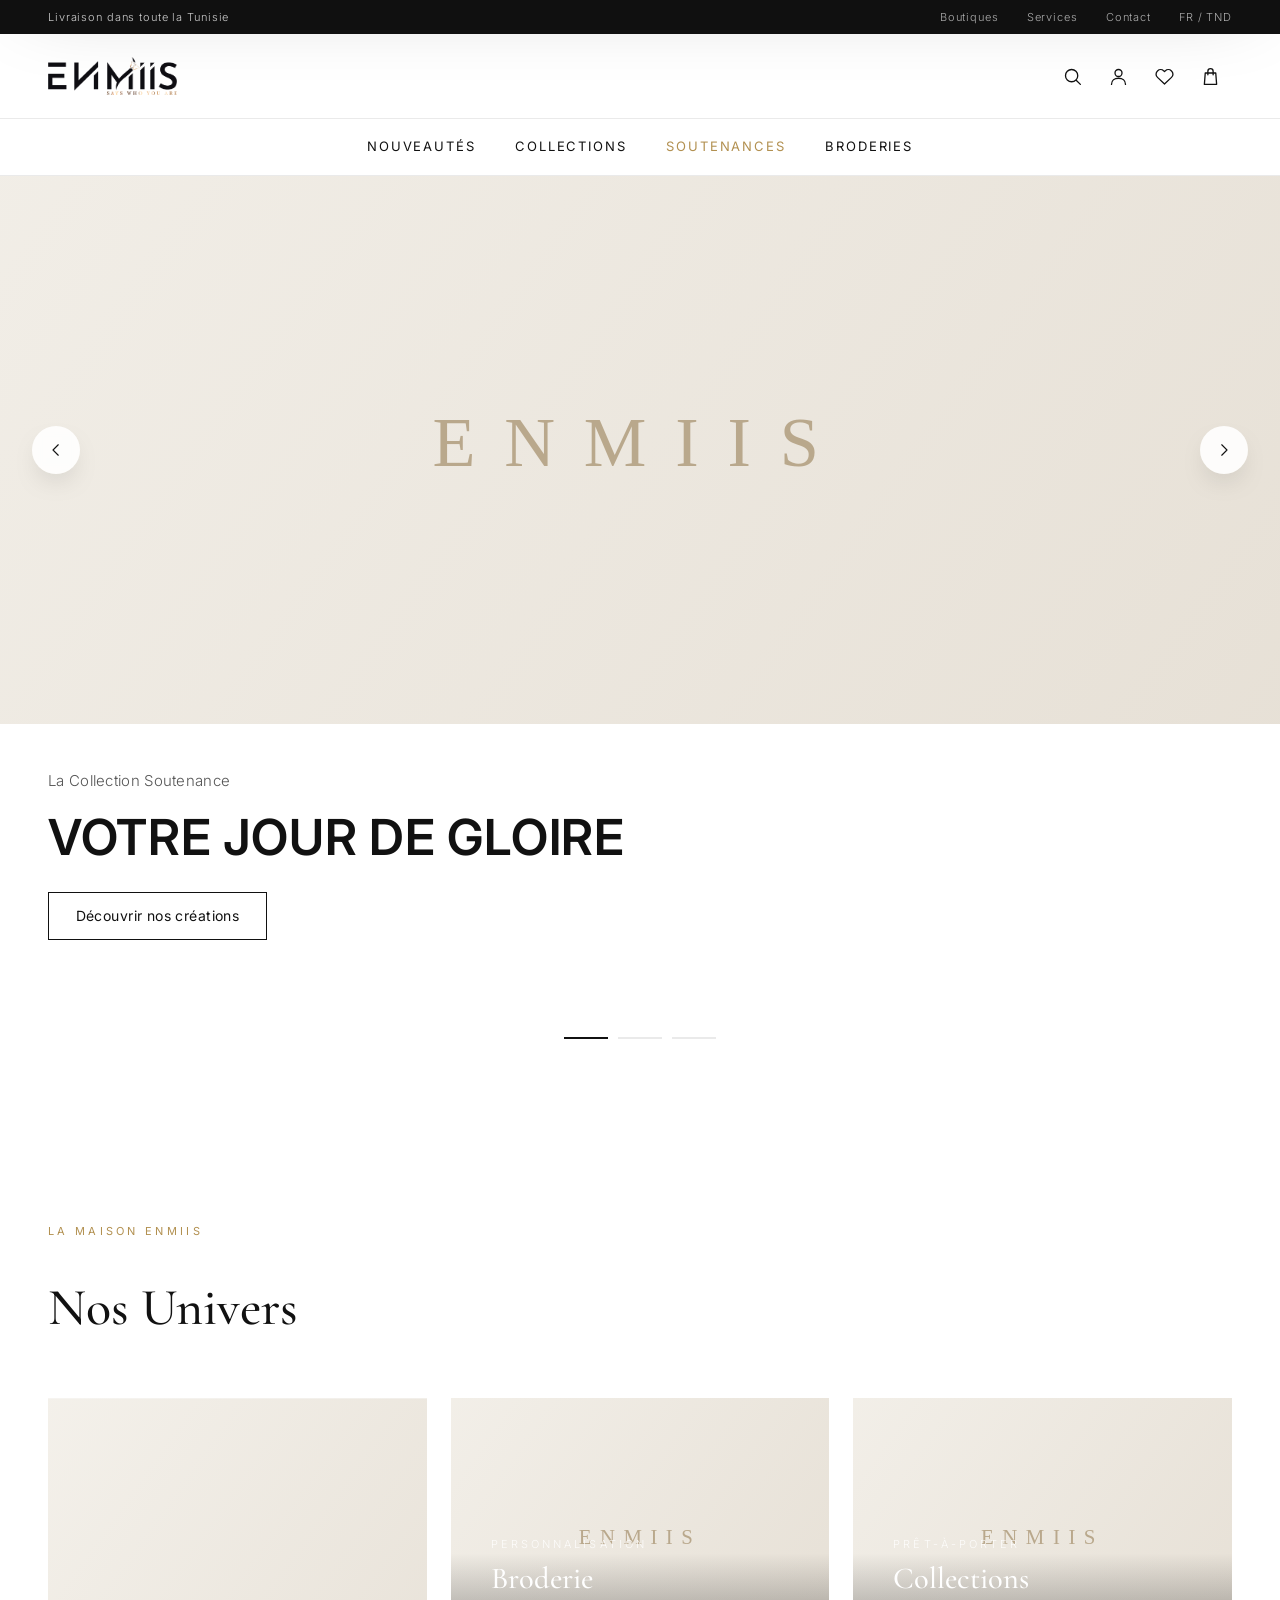
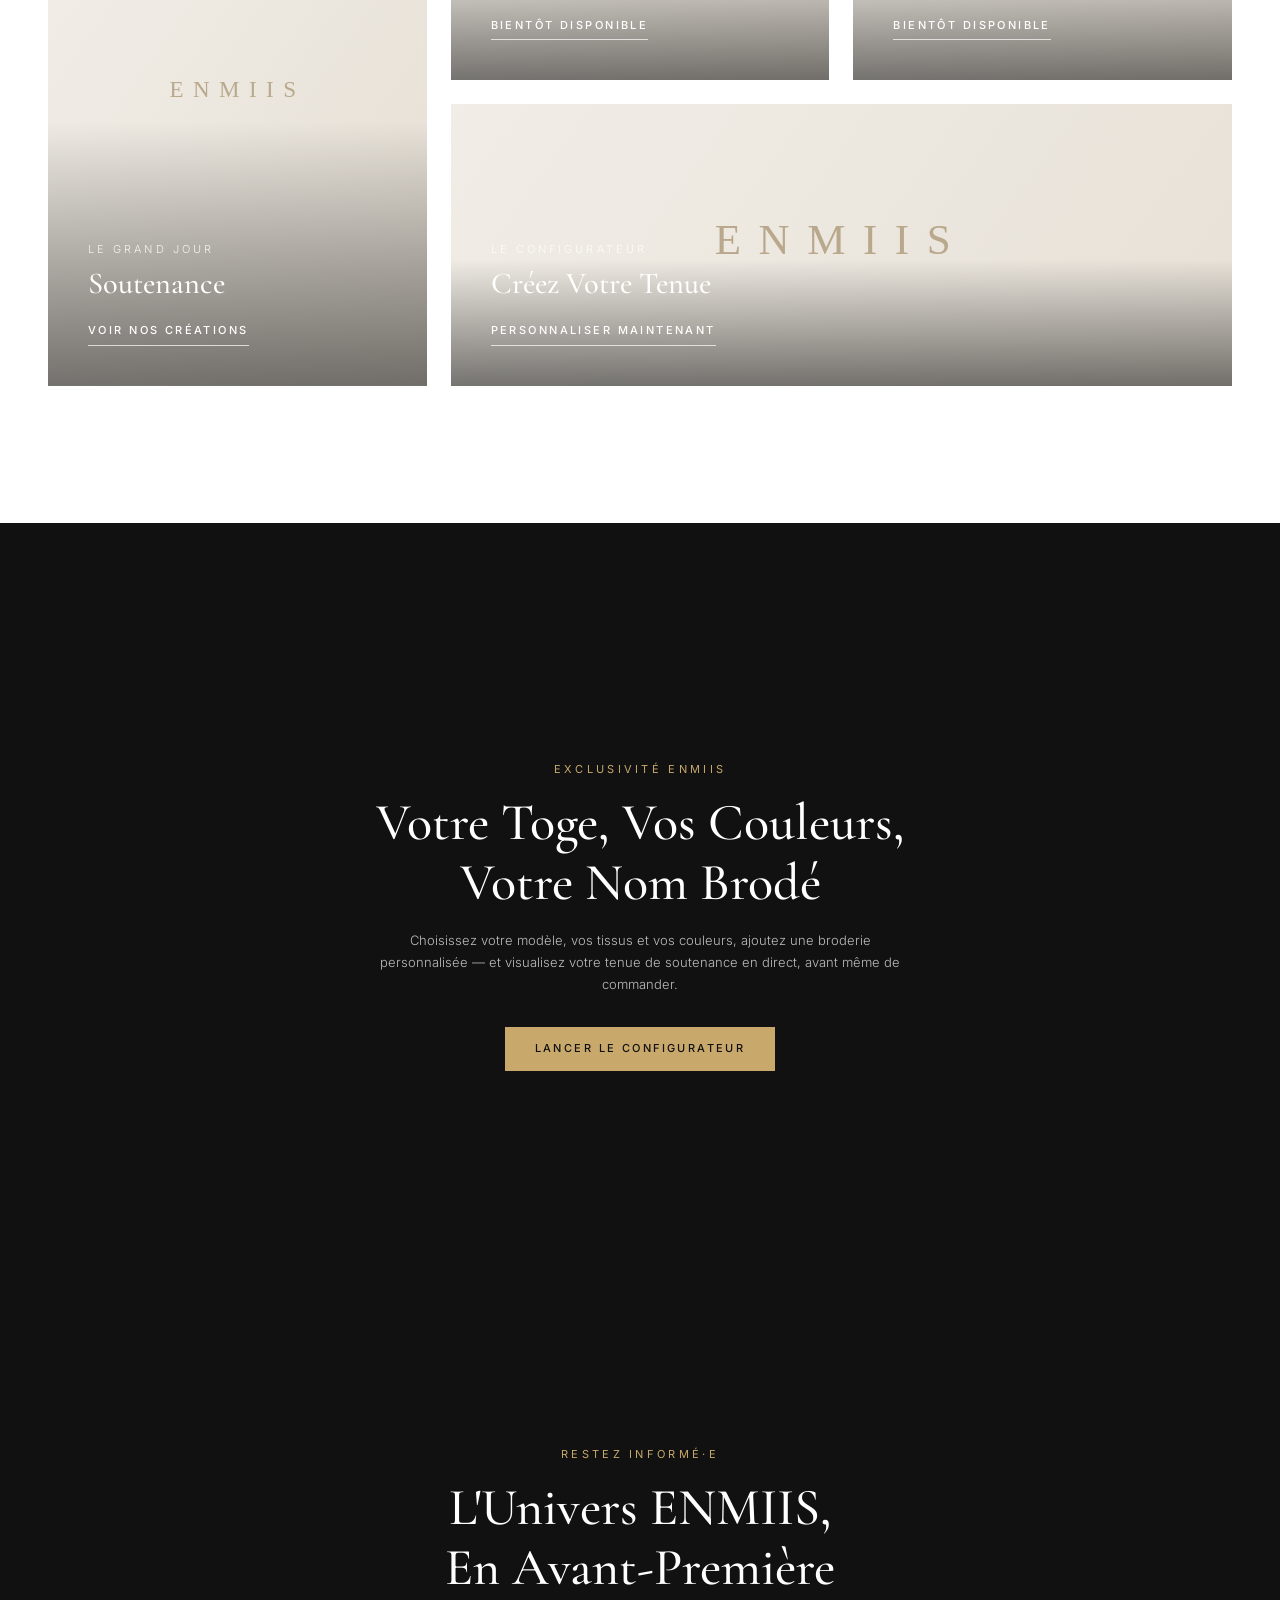
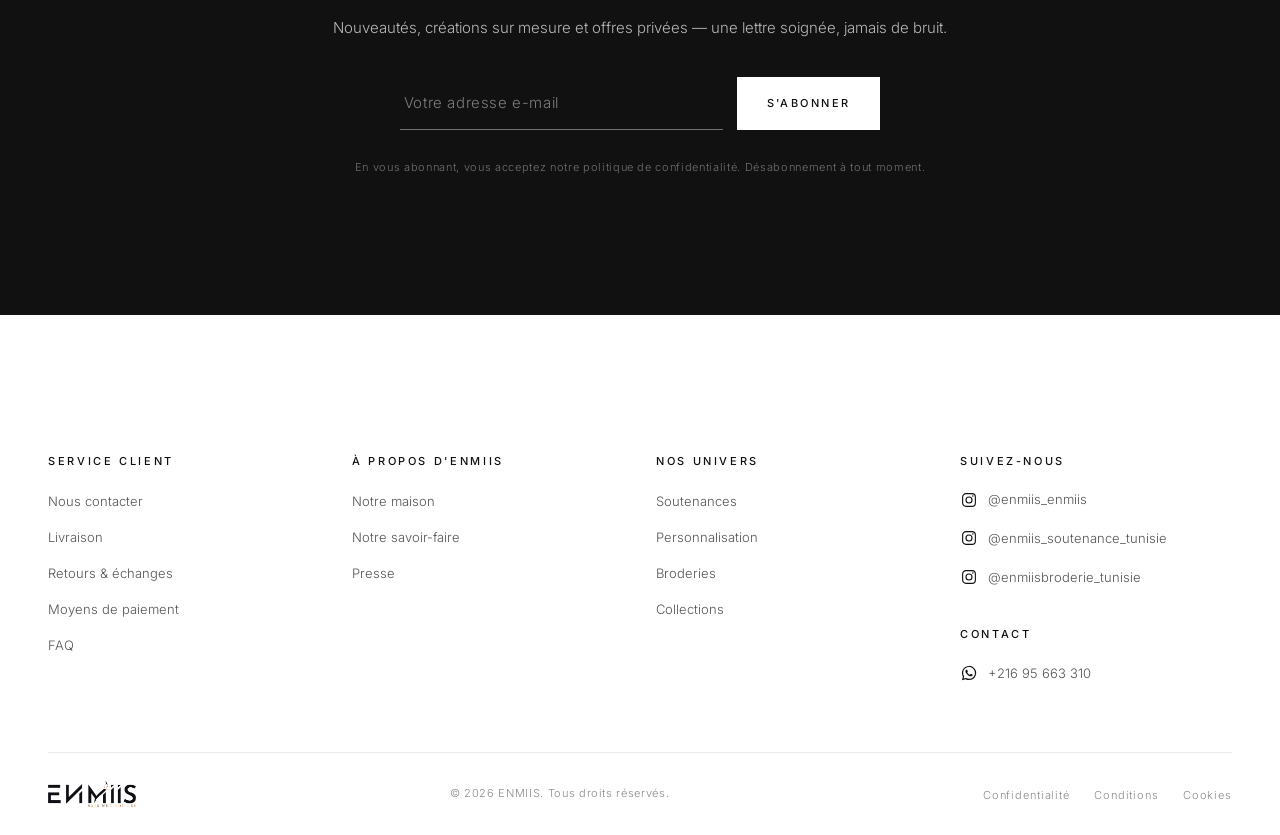
==== commit b4be4631: "Ouvre la camera au scan et allege la barre d'annonce Le pictogramme code-barres etait un decor pose " ====
--- a/index.html
+++ b/index.html
@@ -28,7 +28,7 @@
     <!-- Utility bar -->
     <div class="utility-bar">
       <div class="container utility-bar__inner">
-        <p class="utility-bar__note">Livraison dans toute la Tunisie — offerte dès 200 TND</p>
+        <p class="utility-bar__note">Livraison dans toute la Tunisie</p>
         <nav class="utility-bar__links" aria-label="Utilitaire">
           <a href="#">Boutiques</a>
           <a href="#">Services</a>
@@ -106,6 +106,18 @@
           <li><a href="customizer.html">Mortier</a></li>
         </ul>
       </div>
+    </div>
+  </div>
+
+  <!-- ======================= SCAN CAMÉRA ======================= -->
+  <div class="scan" id="scanOverlay" aria-hidden="true" role="dialog" aria-modal="true" aria-label="Scanner un code">
+    <video class="scan__video" id="scanVideo" playsinline muted></video>
+    <div class="scan__mask" aria-hidden="true"><span class="scan__frame"></span></div>
+    <div class="scan__bar">
+      <p class="scan__hint" id="scanHint">Ouverture de la caméra…</p>
+      <button class="scan__close" id="scanClose" type="button" aria-label="Fermer le scan">
+        <svg viewBox="0 0 24 24" aria-hidden="true"><line x1="5" y1="5" x2="19" y2="19"/><line x1="19" y1="5" x2="5" y2="19"/></svg>
+      </button>
     </div>
   </div>
 
@@ -203,14 +215,16 @@
 
     <!-- ======================= QUICK SEARCH + CATEGORIES (mobile) ======================= -->
     <section class="quick-shop" aria-label="Recherche et catégories">
-      <button class="quick-search" id="quickSearchBtn" type="button">
-        <svg viewBox="0 0 24 24" aria-hidden="true"><circle cx="11" cy="11" r="7"/><line x1="16.5" y1="16.5" x2="21" y2="21"/></svg>
-        <span class="quick-search__placeholder">Que cherchez-vous ?</span>
-        <span class="quick-search__scan" aria-hidden="true">
-          <svg viewBox="0 0 24 24"><path d="M4 7v10M7.5 7v10M10 7v10M13.5 7v10M16 7v10M20 7v10"/></svg>
-          <svg viewBox="0 0 24 24"><path d="M4 8.5A1.5 1.5 0 0 1 5.5 7h2L9 5h6l1.5 2h2A1.5 1.5 0 0 1 20 8.5v8a1.5 1.5 0 0 1-1.5 1.5h-13A1.5 1.5 0 0 1 4 16.5v-8z"/><circle cx="12" cy="12.5" r="3.25"/></svg>
-        </span>
-      </button>
+      <div class="quick-search">
+        <button class="quick-search__field" id="quickSearchBtn" type="button">
+          <svg viewBox="0 0 24 24" aria-hidden="true"><circle cx="11" cy="11" r="7"/><line x1="16.5" y1="16.5" x2="21" y2="21"/></svg>
+          <span class="quick-search__placeholder">Que cherchez-vous ?</span>
+        </button>
+        <button class="quick-search__scan" id="scanBtn" type="button" aria-label="Scanner un code avec la caméra">
+          <svg viewBox="0 0 24 24" aria-hidden="true"><path d="M4 7v10M7.5 7v10M10 7v10M13.5 7v10M16 7v10M20 7v10"/></svg>
+          <svg viewBox="0 0 24 24" aria-hidden="true"><path d="M4 8.5A1.5 1.5 0 0 1 5.5 7h2L9 5h6l1.5 2h2A1.5 1.5 0 0 1 20 8.5v8a1.5 1.5 0 0 1-1.5 1.5h-13A1.5 1.5 0 0 1 4 16.5v-8z"/><circle cx="12" cy="12.5" r="3.25"/></svg>
+        </button>
+      </div>
       <nav class="category-grid" aria-label="Nos catégories">
         <a href="#" data-soon>Nouveautés</a>
         <a href="#" data-soon>Collections</a>
@@ -234,7 +248,7 @@
             </div>
             <div class="collection-card__body">
               <p class="collection-card__label">Le grand jour</p>
-              <h3 class="collection-card__title">Soutenances</h3>
+              <h3 class="collection-card__title">Soutenance</h3>
               <span class="collection-card__cta">Voir nos créations</span>
             </div>
           </a>
--- a/css/styles.css
+++ b/css/styles.css
@@ -738,17 +738,26 @@
    ============================================================ */
 .quick-shop { background: var(--white); }
 
+/* Le scan était un décor à l'intérieur du bouton de recherche : le
+   toucher ouvrait la recherche. C'est désormais un bouton à part —
+   d'où le conteneur, les deux boutons ne pouvant pas être imbriqués. */
 .quick-search {
   display: flex;
-  align-items: center;
-  gap: 0.9rem;
+  align-items: stretch;
   width: 100%;
-  padding: 0.95rem var(--gutter);
   border-top: 1px solid var(--line);
   border-bottom: 1px solid var(--line);
+}
+.quick-search__field {
+  display: flex;
+  align-items: center;
+  gap: 0.9rem;
+  flex: 1;
+  min-width: 0;
+  padding: 0.95rem 0.5rem 0.95rem var(--gutter);
   text-align: left;
 }
-.quick-search > svg { width: 20px; height: 20px; flex: none; color: var(--ink); }
+.quick-search__field > svg { width: 20px; height: 20px; flex: none; color: var(--ink); }
 .quick-search__placeholder {
   flex: 1;
   min-width: 0;
@@ -764,10 +773,75 @@
   align-items: center;
   gap: 1.1rem;
   flex: none;
+  padding: 0.95rem var(--gutter) 0.95rem 0.5rem;
   color: var(--ink);
 }
 .quick-search__scan svg { width: 22px; height: 22px; }
-.quick-search:active { background: var(--off-white); }
+.quick-search__field:active,
+.quick-search__scan:active { background: var(--off-white); }
+
+/* ============================================================
+   SCAN CAMÉRA
+   ============================================================ */
+.scan {
+  position: fixed;
+  inset: 0;
+  z-index: 200;
+  background: #000;
+  display: none;
+}
+.scan.is-open { display: block; }
+.scan__video {
+  width: 100%;
+  height: 100%;
+  object-fit: cover;
+  display: block;
+}
+/* Le cadre découpe l'image sans masque supplémentaire : une ombre
+   portée démesurée assombrit tout ce qui l'entoure. */
+.scan__mask {
+  position: absolute;
+  inset: 0;
+  display: grid;
+  place-items: center;
+  pointer-events: none;
+}
+.scan__frame {
+  width: min(74vw, 320px);
+  aspect-ratio: 1.55;
+  border: 2px solid rgba(255, 255, 255, 0.92);
+  border-radius: 14px;
+  box-shadow: 0 0 0 100vmax rgba(0, 0, 0, 0.5);
+}
+.scan__bar {
+  position: absolute;
+  left: 0;
+  right: 0;
+  bottom: 0;
+  display: flex;
+  align-items: center;
+  gap: 1rem;
+  padding: 1.25rem var(--gutter) calc(1.25rem + env(safe-area-inset-bottom));
+  background: linear-gradient(to top, rgba(0, 0, 0, 0.8), transparent);
+}
+.scan__hint {
+  flex: 1;
+  color: #fff;
+  font-size: 0.875rem;
+  font-weight: 300;
+  line-height: 1.45;
+}
+.scan__close {
+  flex: none;
+  width: 44px;
+  height: 44px;
+  display: grid;
+  place-items: center;
+  border: 1px solid rgba(255, 255, 255, 0.45);
+  border-radius: 999px;
+  color: #fff;
+}
+.scan__close svg { width: 20px; height: 20px; }
 
 .category-grid {
   display: grid;
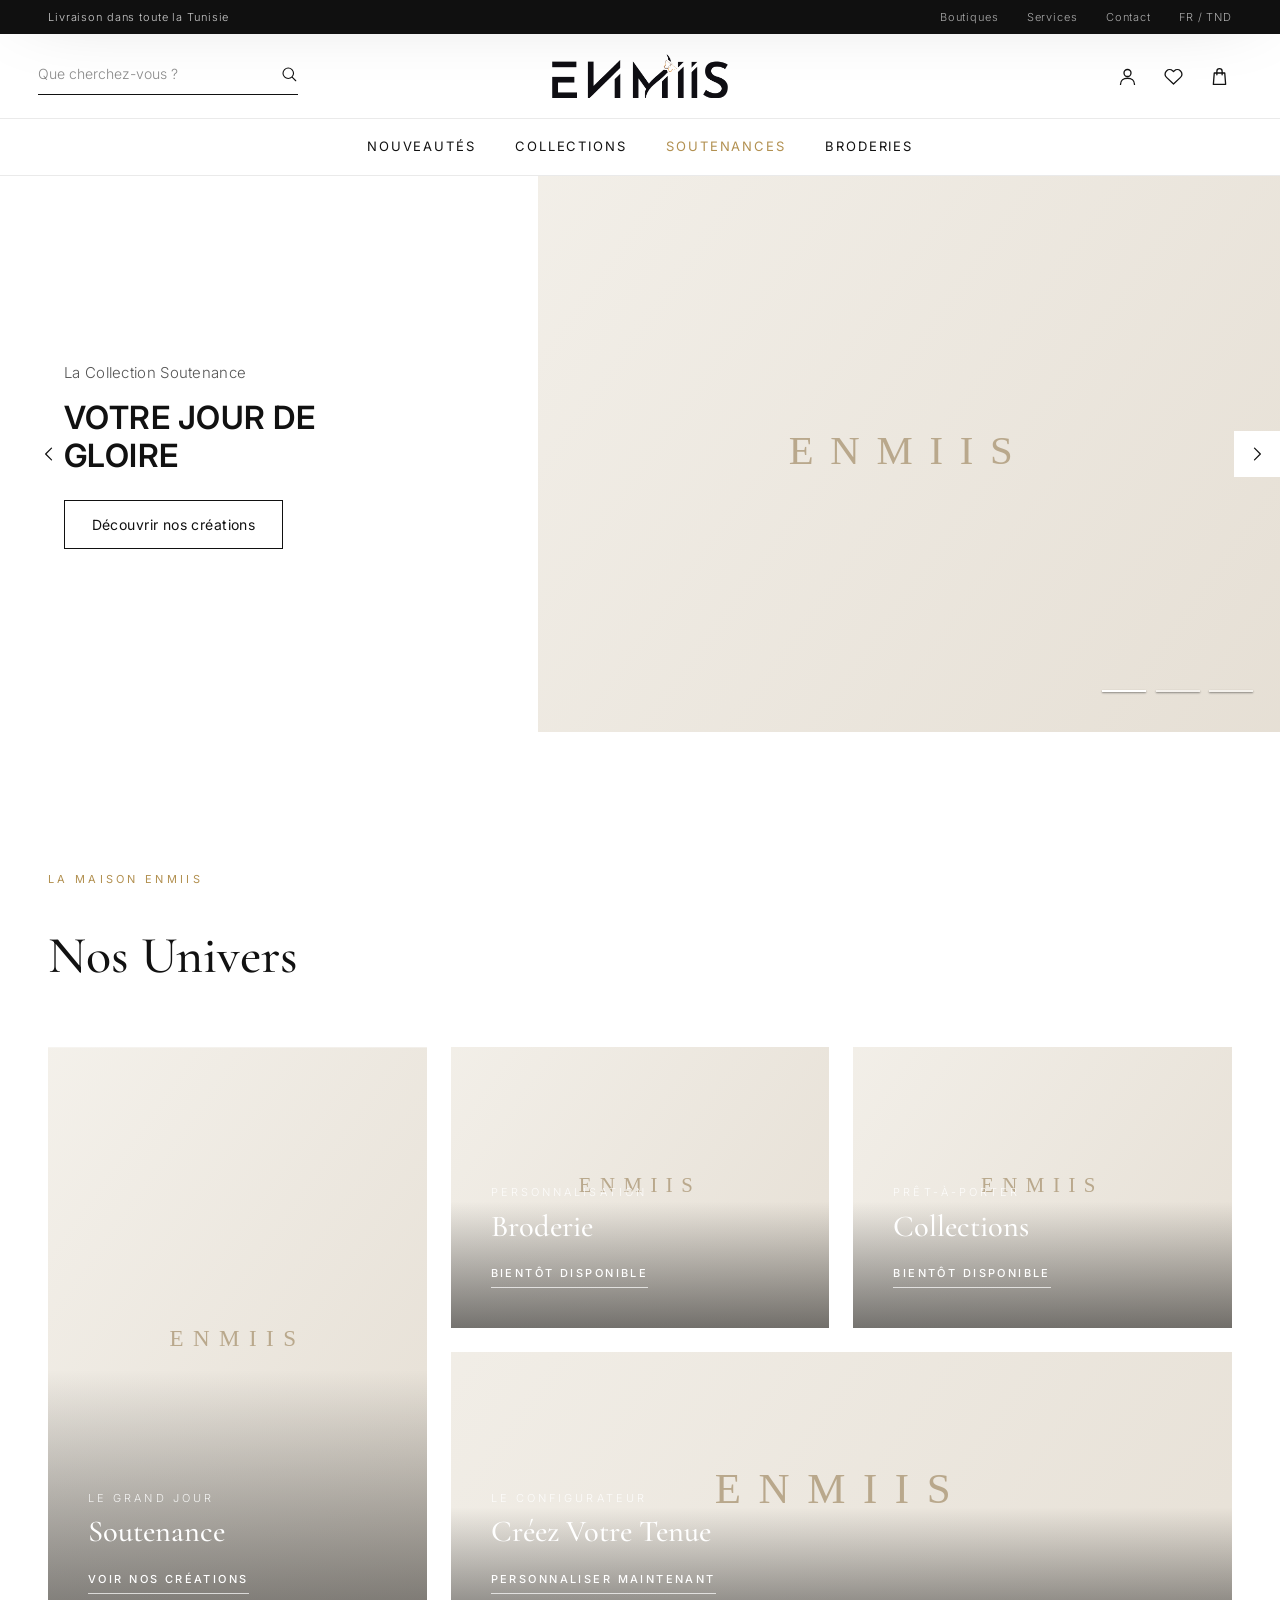
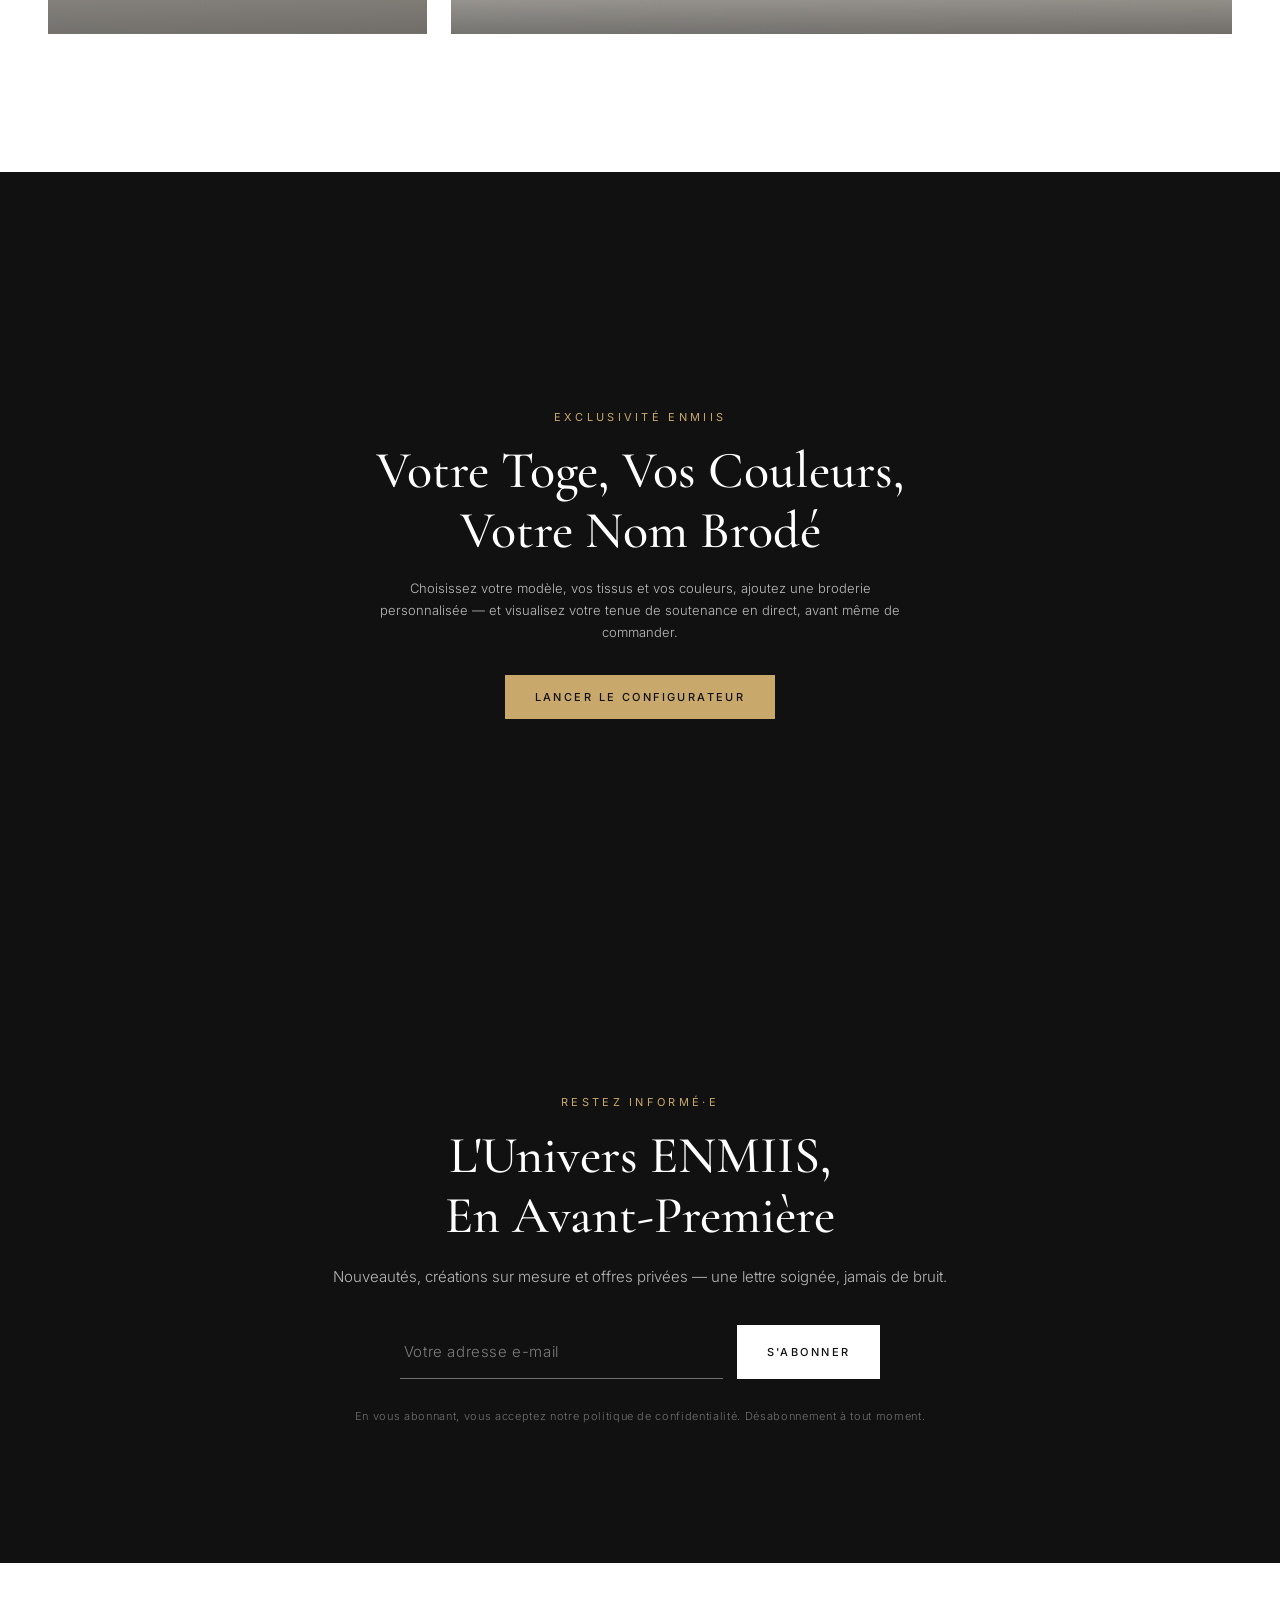
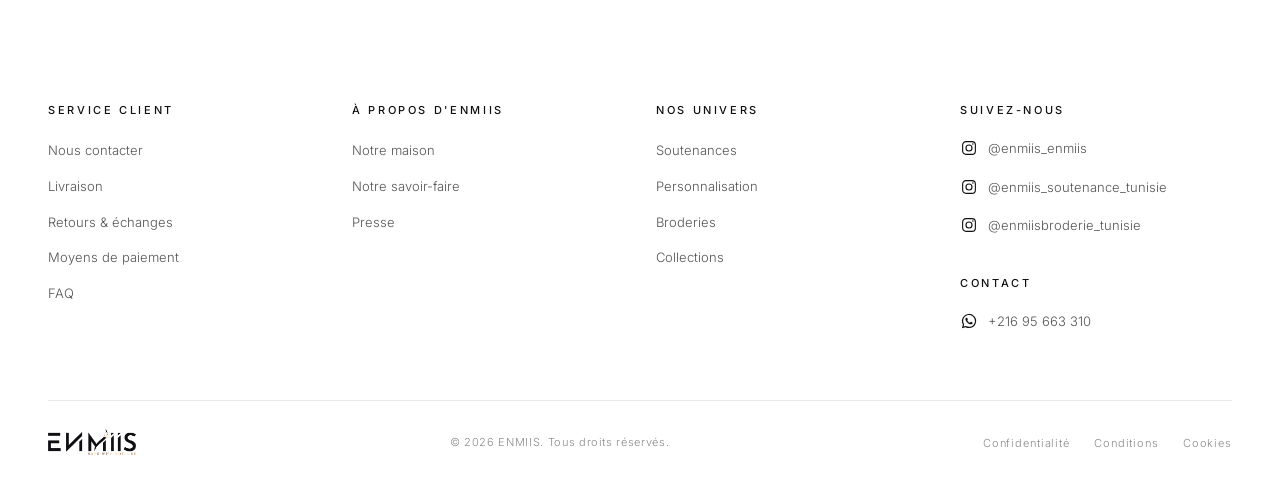
==== commit 95e2f66f: "Refond l'accueil desktop : logo centre et hero en deux colonnes Tout tient dans la requete min-width" ====
--- a/index.html
+++ b/index.html
@@ -41,6 +41,15 @@
     <!-- Main header row -->
     <div class="header-main">
       <div class="container header-main__inner">
+
+        <!-- Recherche visible en desktop : sur mobile c'est la loupe qui sert. -->
+        <form class="header-search" role="search" onsubmit="return false;">
+          <input class="header-search__input" id="headerSearchInput" type="search"
+                 placeholder="Que cherchez-vous ?" autocomplete="off" aria-label="Rechercher">
+          <button class="header-search__btn" id="headerSearchBtn" type="button" aria-label="Lancer la recherche">
+            <svg viewBox="0 0 24 24" aria-hidden="true"><circle cx="11" cy="11" r="7"/><line x1="16.5" y1="16.5" x2="21" y2="21"/></svg>
+          </button>
+        </form>
 
         <div class="header-main__left">
           <button class="icon-btn header-burger" id="burgerBtn" type="button" aria-label="Ouvrir le menu" aria-expanded="false" aria-controls="mobileMenu">
--- a/css/styles.css
+++ b/css/styles.css
@@ -241,6 +241,25 @@
 }
 
 /* Logo — image wordmark, left-aligned like Globus */
+/* Champ de recherche de l'en-tête : masqué par défaut, il ne sert
+   qu'en desktop. Sur mobile la loupe et la barre de recherche rapide
+   font déjà le travail, et la place manque. */
+.header-search { display: none; }
+.header-search__input {
+  flex: 1;
+  min-width: 0;
+  font-size: 0.875rem;
+  font-weight: 300;
+  color: var(--ink);
+  background: transparent;
+  border: 0;
+  padding: 0.35rem 0;
+}
+.header-search__input::placeholder { color: var(--ink-faint); }
+.header-search__input::-webkit-search-cancel-button { display: none; }
+.header-search__btn { flex: none; color: var(--ink); line-height: 0; }
+.header-search__btn svg { width: 18px; height: 18px; }
+
 .header-logo {
   display: block;
   line-height: 0;
@@ -1684,11 +1703,106 @@
   .site-header.is-scrolled { --header-h: 66px; }
   .site-header.is-scrolled .header-logo img { height: 30px; }
 
+  /* ---- En-tête : recherche à gauche, logo au centre, icônes à droite.
+     `display: contents` sur le groupe de gauche fait remonter le logo
+     au niveau de la grille, sans quoi il resterait collé au bord. ---- */
+  .header-main__inner {
+    display: grid;
+    grid-template-columns: 1fr auto 1fr;
+    align-items: center;
+    gap: 1.5rem;
+    /* Le hero occupe toute la largeur : plafonner l'en-tête à 1440 px
+       le détacherait de l'image sur les grands écrans. */
+    max-width: none;
+    padding-inline: clamp(1.5rem, 3vw, 3rem);
+  }
+  .header-main__left { display: contents; }
   .header-burger { display: none; }
-  .header-logo img { height: 38px; }
+
+  .header-search {
+    display: flex;
+    align-items: center;
+    gap: 0.6rem;
+    grid-column: 1;
+    justify-self: start;
+    width: min(260px, 100%);
+    border-bottom: 1px solid var(--ink);
+    padding-bottom: 0.15rem;
+  }
+
+  .header-logo { grid-column: 2; justify-self: center; }
+  /* Le sous-titre doré « Says who you are » devient illisible à cette
+     taille : on cadre sur le monogramme, qui reste net. */
+  .header-logo img {
+    height: 44px;
+    width: 176px;
+    object-fit: cover;
+    object-position: top center;
+  }
+  .site-header.is-scrolled .header-logo img { height: 34px; width: 136px; }
+
+  .header-main__right { grid-column: 3; justify-self: end; }
+  /* La loupe ferait doublon avec le champ. */
+  #searchBtn { display: none; }
+
   .main-nav { display: block; }
 
-  .hero { --hero-aspect: 21 / 9; }
+  /* ---- Hero : texte à gauche sur blanc, image à droite ---- */
+  .hero { --hero-aspect: 4 / 3; --hero-max-h: 620px; }
+
+  .hero__slide {
+    display: grid;
+    grid-template-columns: 42% 58%;
+    align-items: center;
+  }
+  .hero__media { grid-column: 2; grid-row: 1; }
+  .hero__content {
+    grid-column: 1;
+    grid-row: 1;
+    max-width: none;
+    margin: 0;
+    padding: 0 clamp(2rem, 3vw, 3.5rem) 0 clamp(2.5rem, 5vw, 6rem);
+  }
+  .hero__title { font-size: clamp(1.6rem, 1vw + 1.2rem, 2.3rem); max-width: 16ch; }
+
+  /* Les flèches encadrent toute la bande : celle de gauche se pose sur
+     le blanc, celle de droite sur l'image — d'où son fond. */
+  .hero__arrows {
+    inset: 0;
+    aspect-ratio: auto;
+    max-height: none;
+    padding-inline: clamp(1rem, 2vw, 2rem) 0;
+  }
+  .hero__arrow {
+    width: 46px;
+    height: 46px;
+    border-radius: 0;
+    background: transparent;
+    backdrop-filter: none;
+    box-shadow: none;
+  }
+  .hero__arrow svg { width: 20px; height: 20px; }
+  .hero__arrow:hover { background: transparent; transform: none; color: var(--gold-deep); }
+  #heroNext,
+  #heroNext:hover { background: var(--white); }
+
+  /* Les tirets passent au bas de l'image, comme les repères de la
+     bannière ; en clair, pour tenir sur une photographie. */
+  .hero__dots {
+    position: absolute;
+    left: 42%;
+    right: 0;
+    bottom: clamp(1.25rem, 2.5vw, 2rem);
+    padding: 0;
+    z-index: 3;
+  }
+  /* Une ombre portée sous les tirets : sans elle ils s'effacent
+     complètement sur un ciel clair. */
+  .hero__dot span {
+    background: rgba(255, 255, 255, 0.55);
+    box-shadow: 0 1px 2px rgba(17, 17, 17, 0.45);
+  }
+  .hero__dot span::after { background: var(--white); }
 
   .quick-shop { display: none; }
 
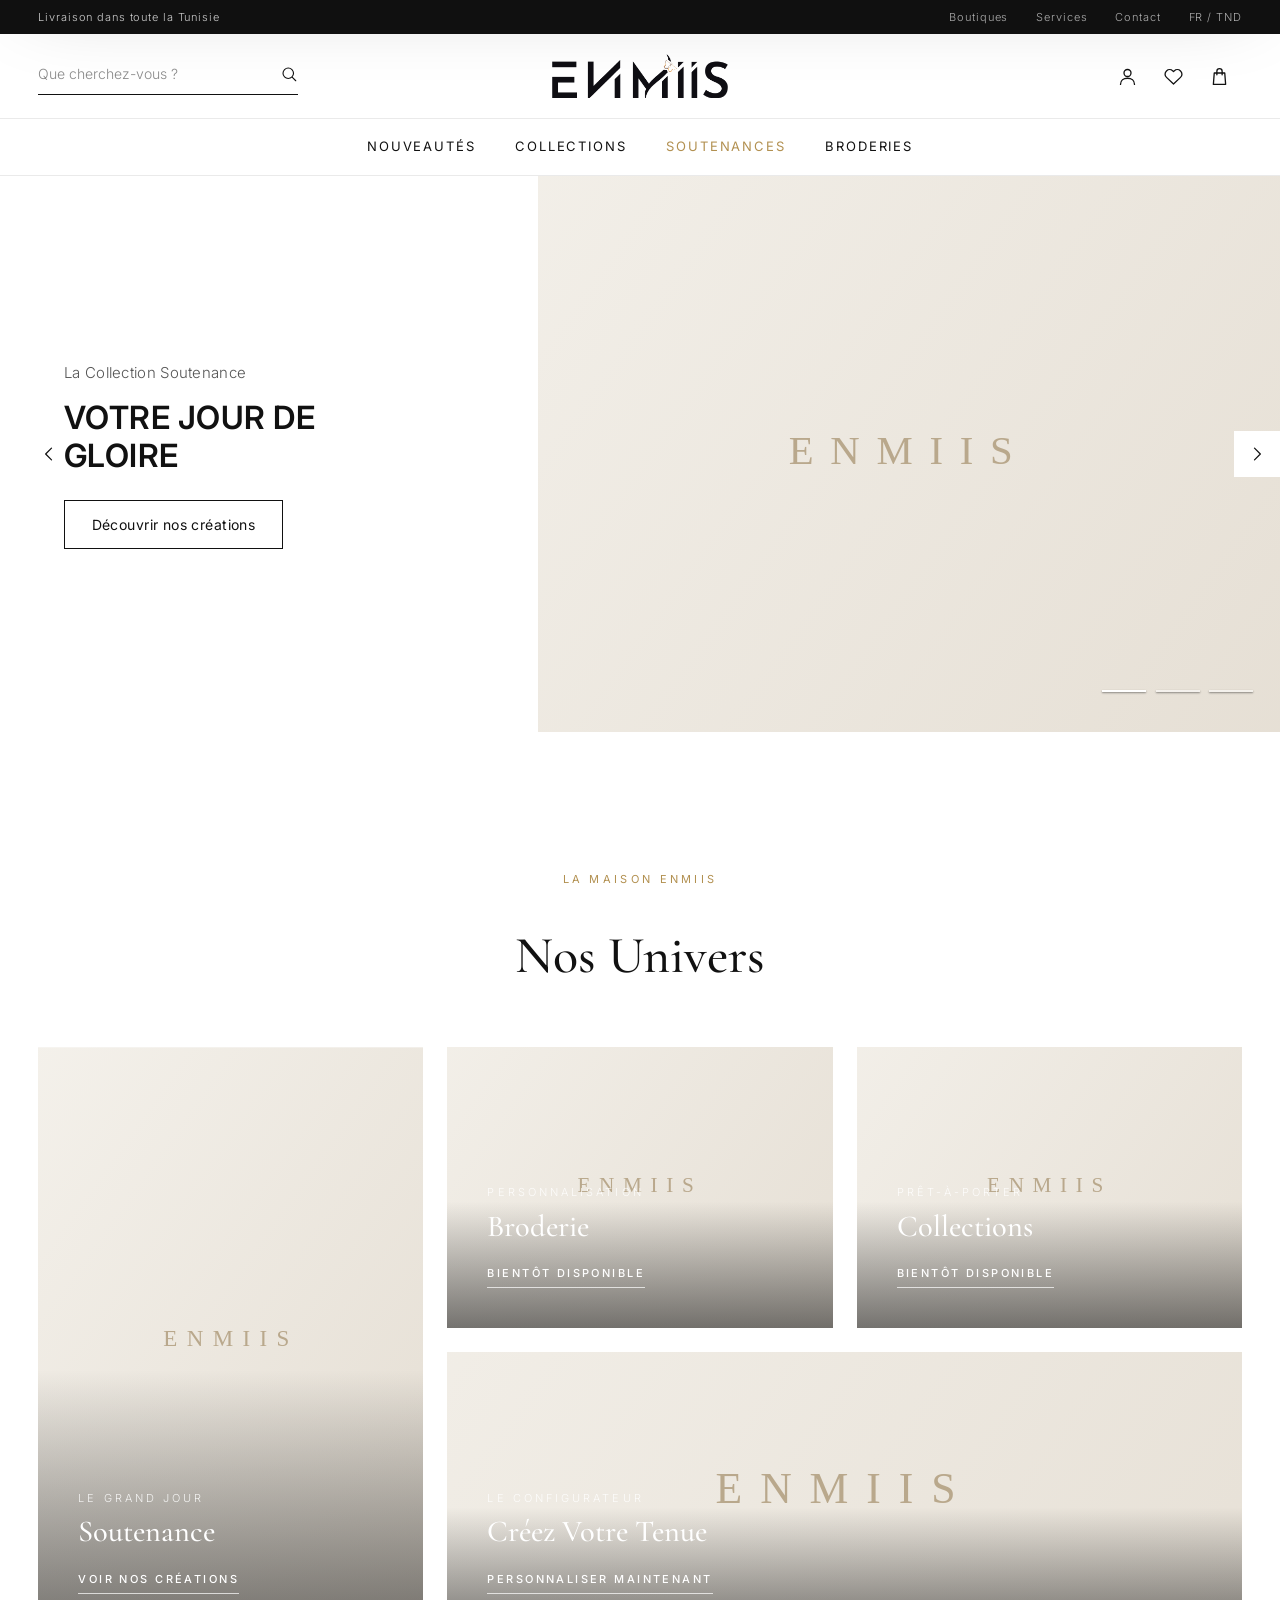
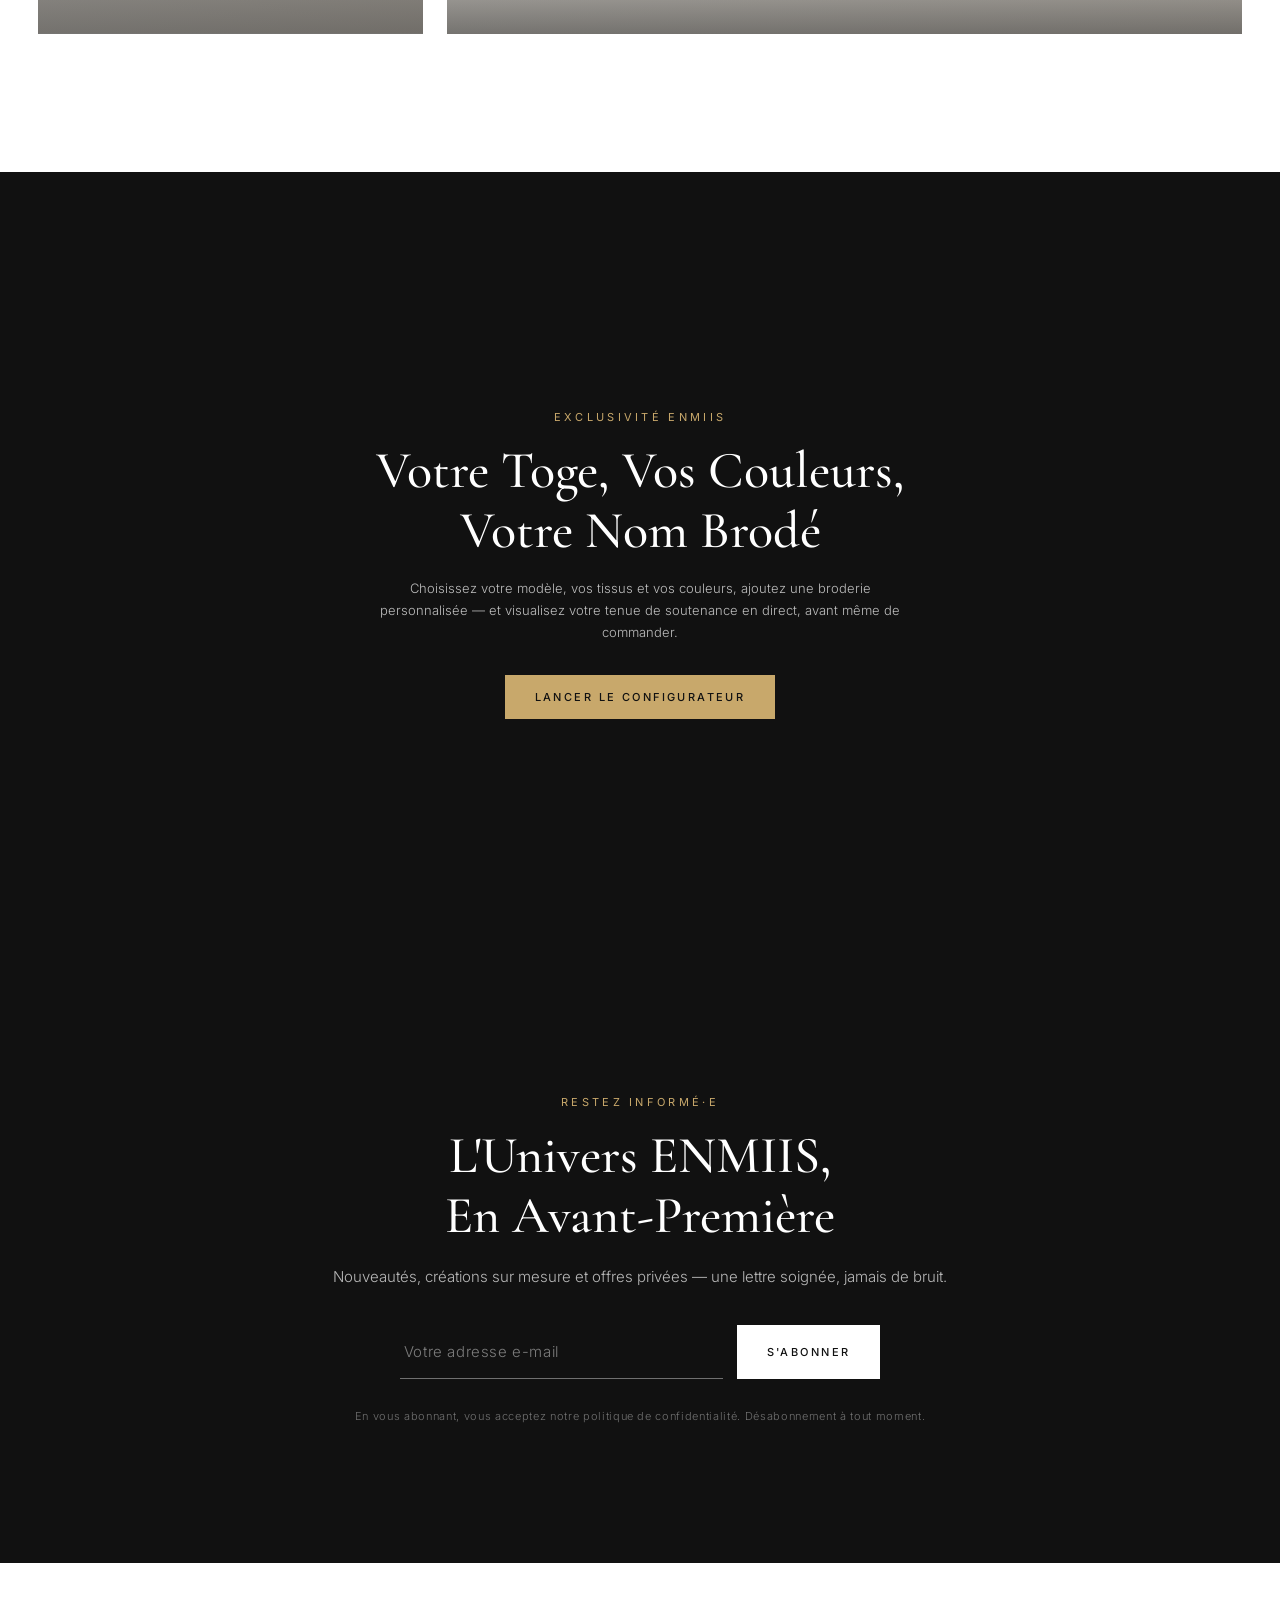
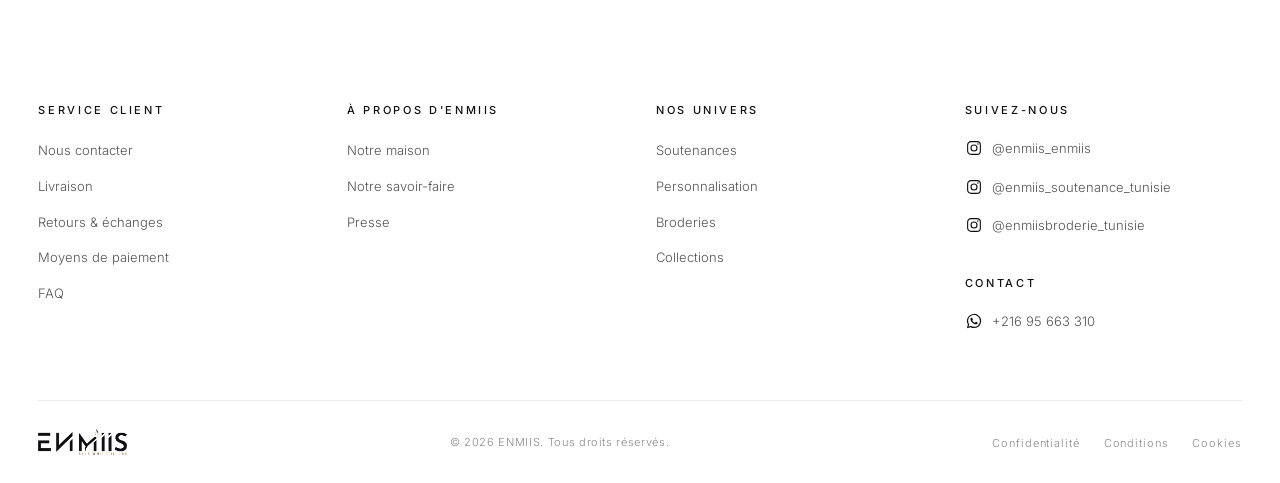
==== commit 928322bd: "Elargit les sections desktop et centre le titre Nos Univers Le hero et l'en-tete occupent toute la l" ====
--- a/index.html
+++ b/index.html
@@ -245,7 +245,7 @@
     <!-- ======================= NOS UNIVERS ======================= -->
     <section class="section collections" id="collections">
       <div class="container">
-        <header class="section-head" data-reveal>
+        <header class="section-head section-head--center" data-reveal>
           <p class="section-head__label">La maison ENMIIS</p>
           <h2 class="section-head__title">Nos Univers</h2>
         </header>
--- a/css/styles.css
+++ b/css/styles.css
@@ -1706,15 +1706,22 @@
   /* ---- En-tête : recherche à gauche, logo au centre, icônes à droite.
      `display: contents` sur le groupe de gauche fait remonter le logo
      au niveau de la grille, sans quoi il resterait collé au bord. ---- */
+  /* Le hero occupe toute la largeur. Plafonner le reste à 1440 px
+     laissait près de 280 px de vide de chaque côté sur un écran de
+     1920, et détachait l'en-tête comme les sections de l'image. Tout
+     suit désormais la largeur de la fenêtre, avec la même retombée. */
+  .container { max-width: none; padding-inline: clamp(1.5rem, 3vw, 3rem); }
+
+  /* La recherche et la lettre d'information restent des colonnes de
+     lecture : les étirer sur 1900 px les rendrait illisibles. */
+  .search-overlay__inner { max-width: 1100px; margin-inline: auto; }
+  .newsletter__inner { max-width: 900px; margin-inline: auto; }
+
   .header-main__inner {
     display: grid;
     grid-template-columns: 1fr auto 1fr;
     align-items: center;
     gap: 1.5rem;
-    /* Le hero occupe toute la largeur : plafonner l'en-tête à 1440 px
-       le détacherait de l'image sur les grands écrans. */
-    max-width: none;
-    padding-inline: clamp(1.5rem, 3vw, 3rem);
   }
   .header-main__left { display: contents; }
   .header-burger { display: none; }
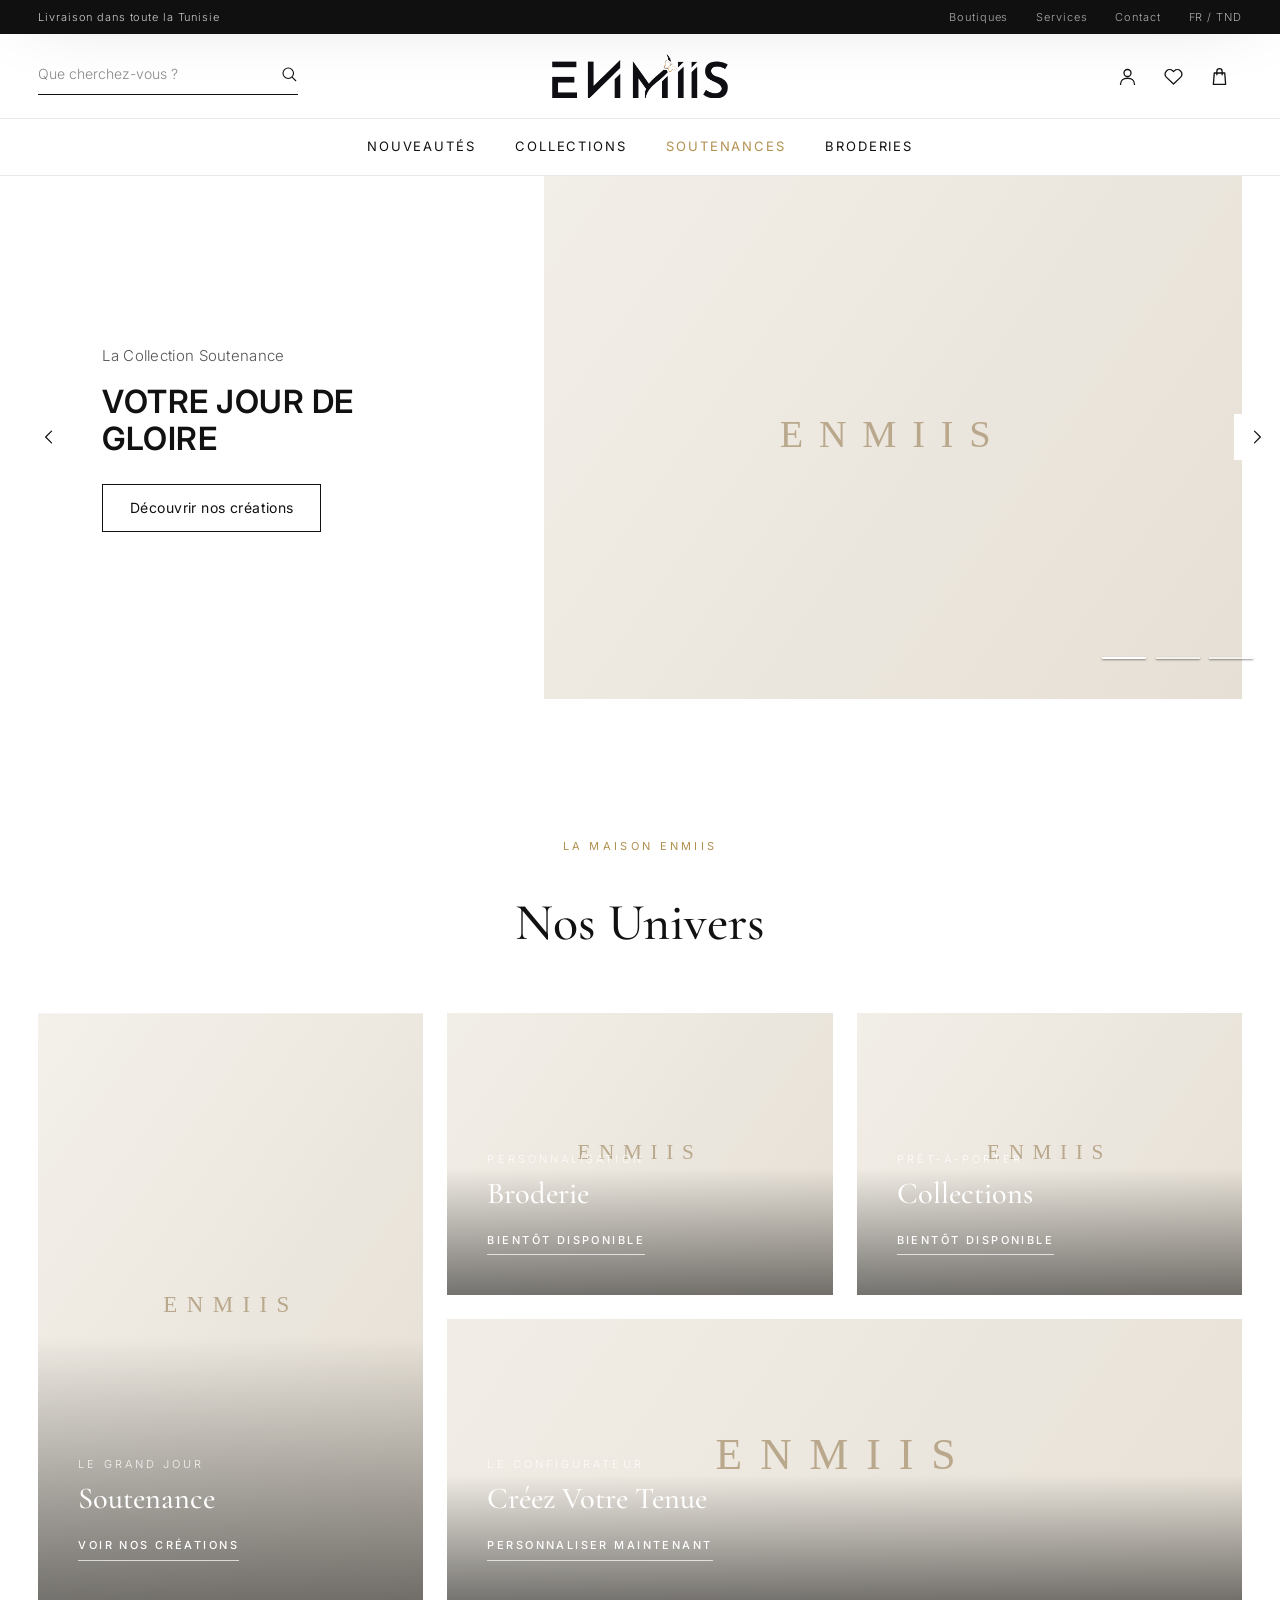
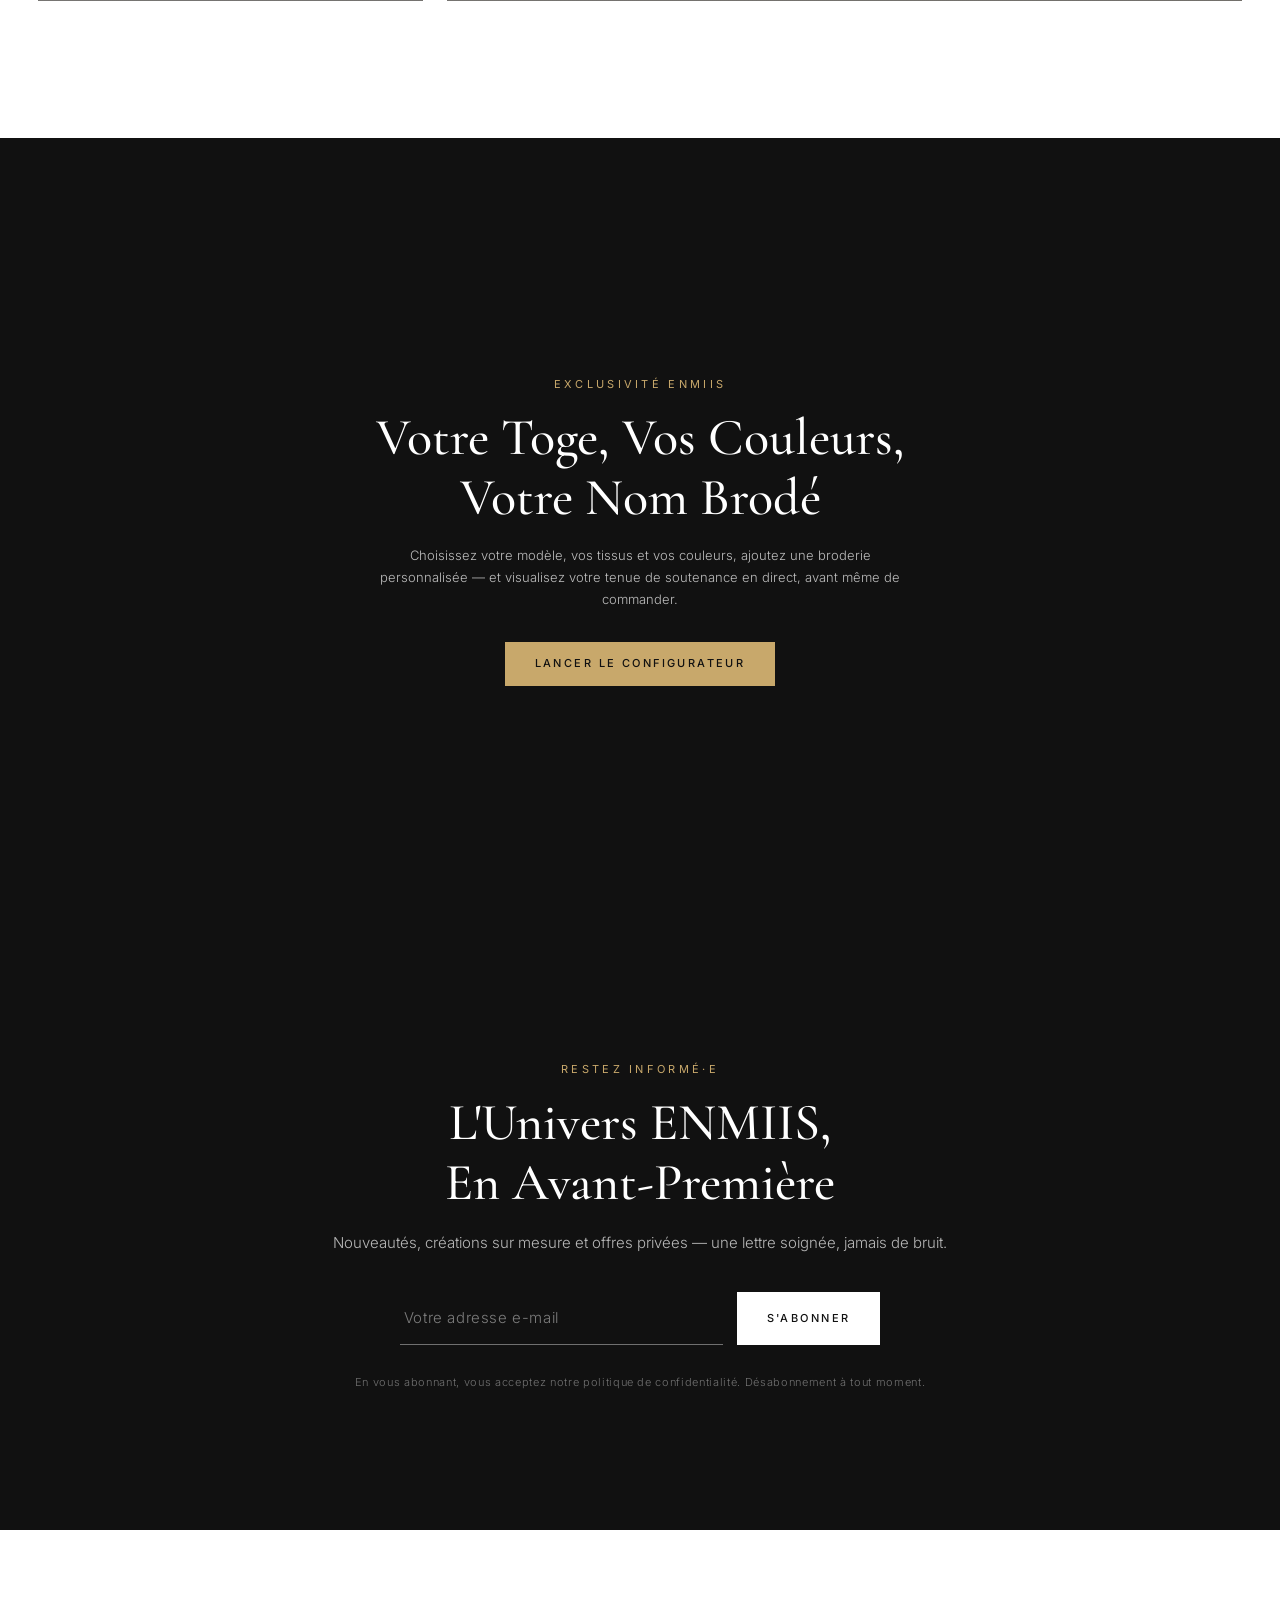
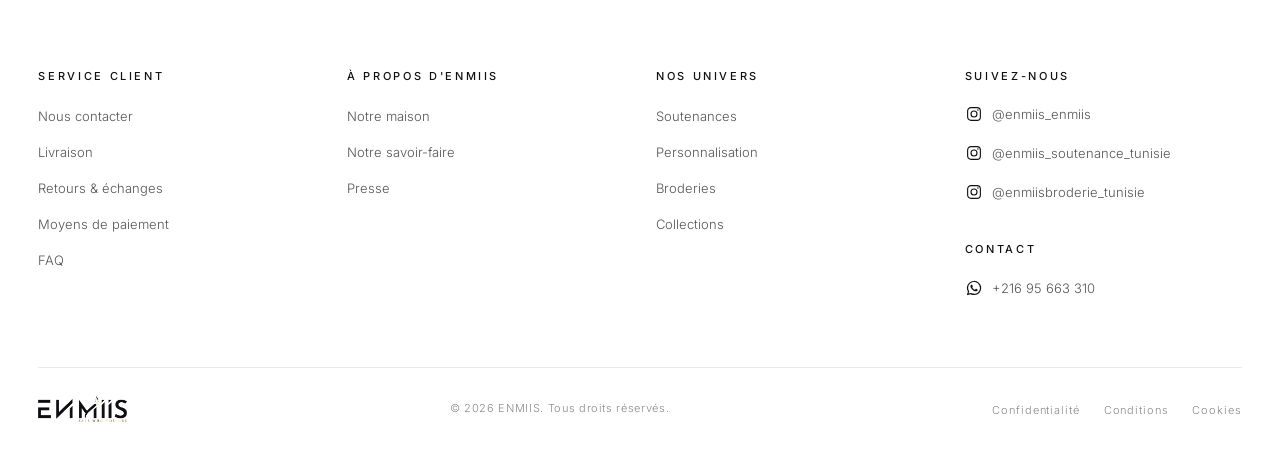
==== commit 2b809c3c: "Met la photo de campagne ENMIIS sur la diapositive Collections Remplace la photographie de boutique " ====
--- a/index.html
+++ b/index.html
@@ -195,7 +195,7 @@
 
         <article class="hero__slide" aria-hidden="true">
           <div class="hero__media">
-            <img src="https://images.unsplash.com/photo-1441986300917-64674bd600d8?q=80&w=2000&auto=format&fit=crop" alt="Intérieur de boutique raffiné" loading="lazy" decoding="async">
+            <img src="img/collection/collections.webp" alt="Campagne ENMIIS — quatre mannequins en tenues de la collection, autour d'un sac ENMIIS" loading="lazy" decoding="async">
           </div>
           <div class="hero__content container">
             <p class="hero__label">Bientôt</p>
--- a/css/styles.css
+++ b/css/styles.css
@@ -1754,8 +1754,15 @@
 
   .main-nav { display: block; }
 
-  /* ---- Hero : texte à gauche sur blanc, image à droite ---- */
-  .hero { --hero-aspect: 4 / 3; --hero-max-h: 620px; }
+  /* ---- Hero : texte à gauche sur blanc, image à droite ----
+     La même retombée que les sections : l'image s'arrête donc au même
+     aplomb que la grille « Nos Univers », au lieu de filer jusqu'au
+     bord de la fenêtre. */
+  .hero {
+    --hero-aspect: 4 / 3;
+    --hero-max-h: 620px;
+    padding-inline: clamp(1.5rem, 3vw, 3rem);
+  }
 
   .hero__slide {
     display: grid;
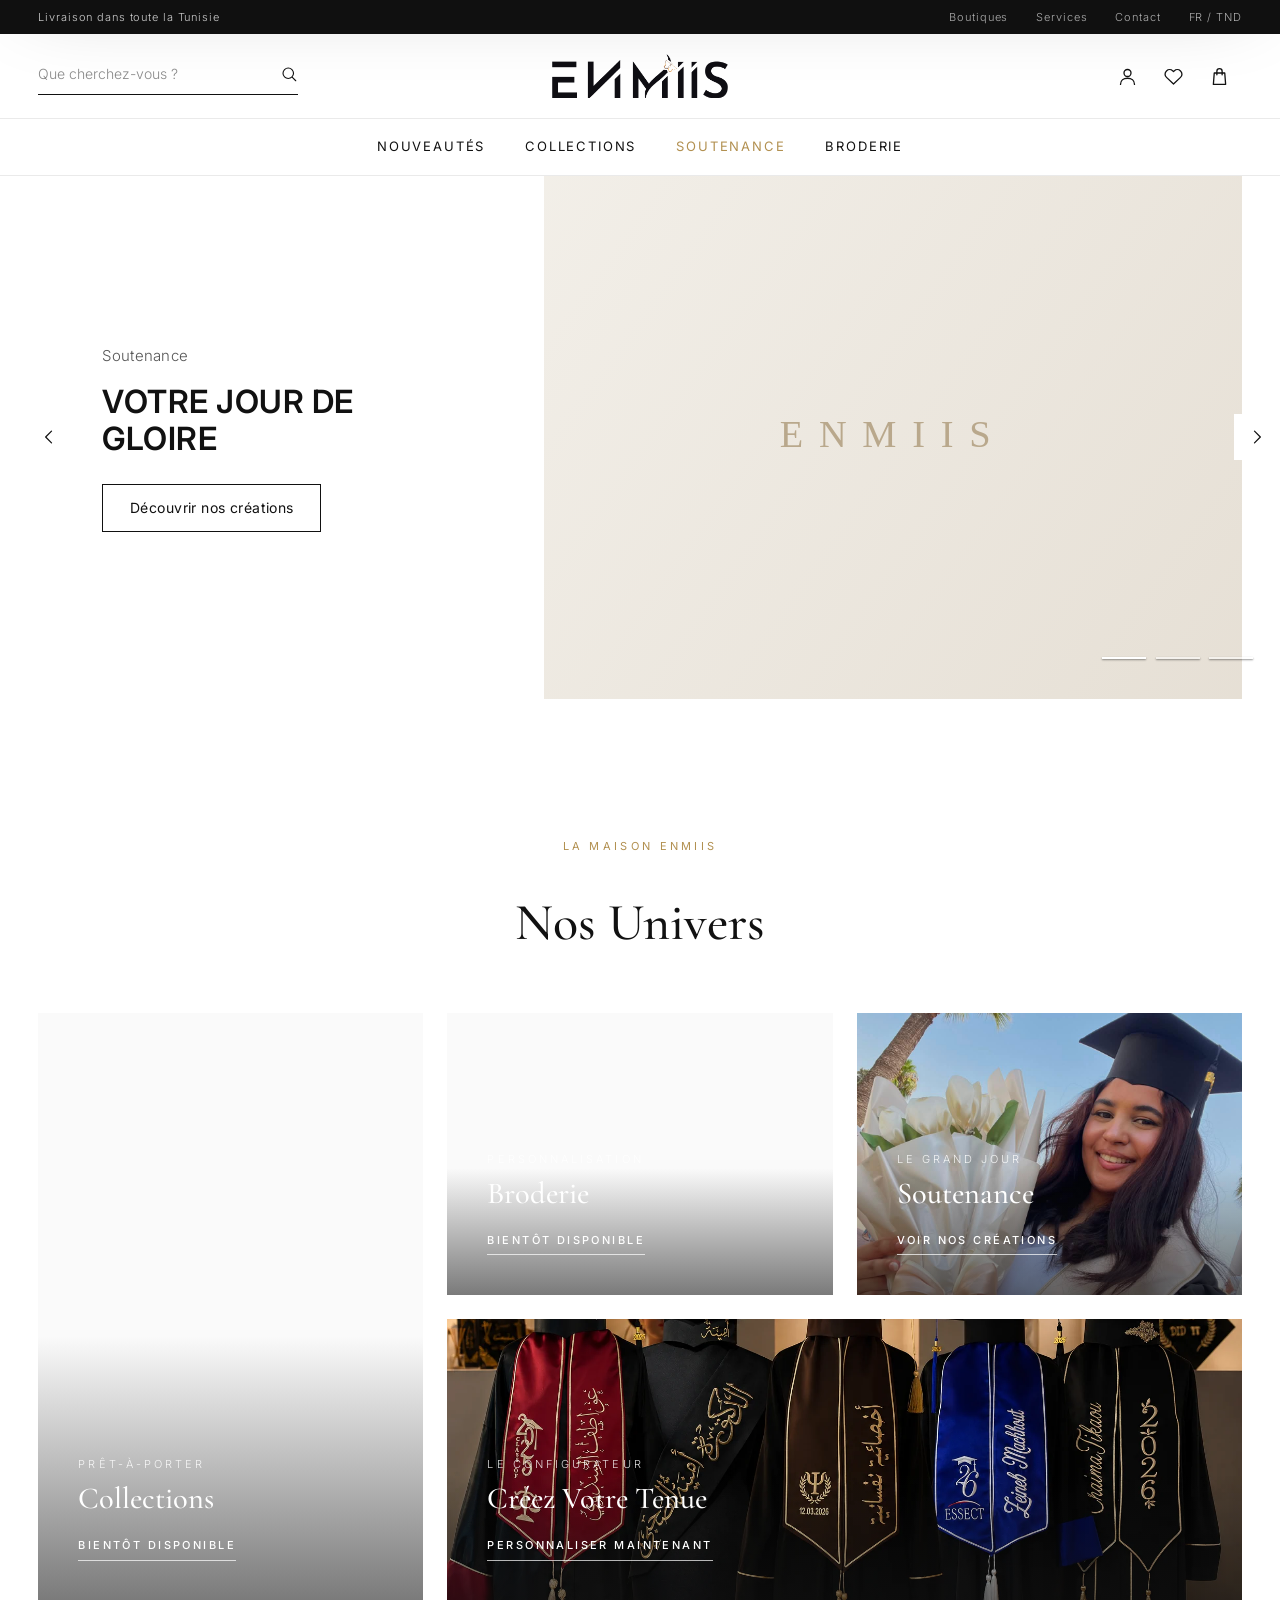
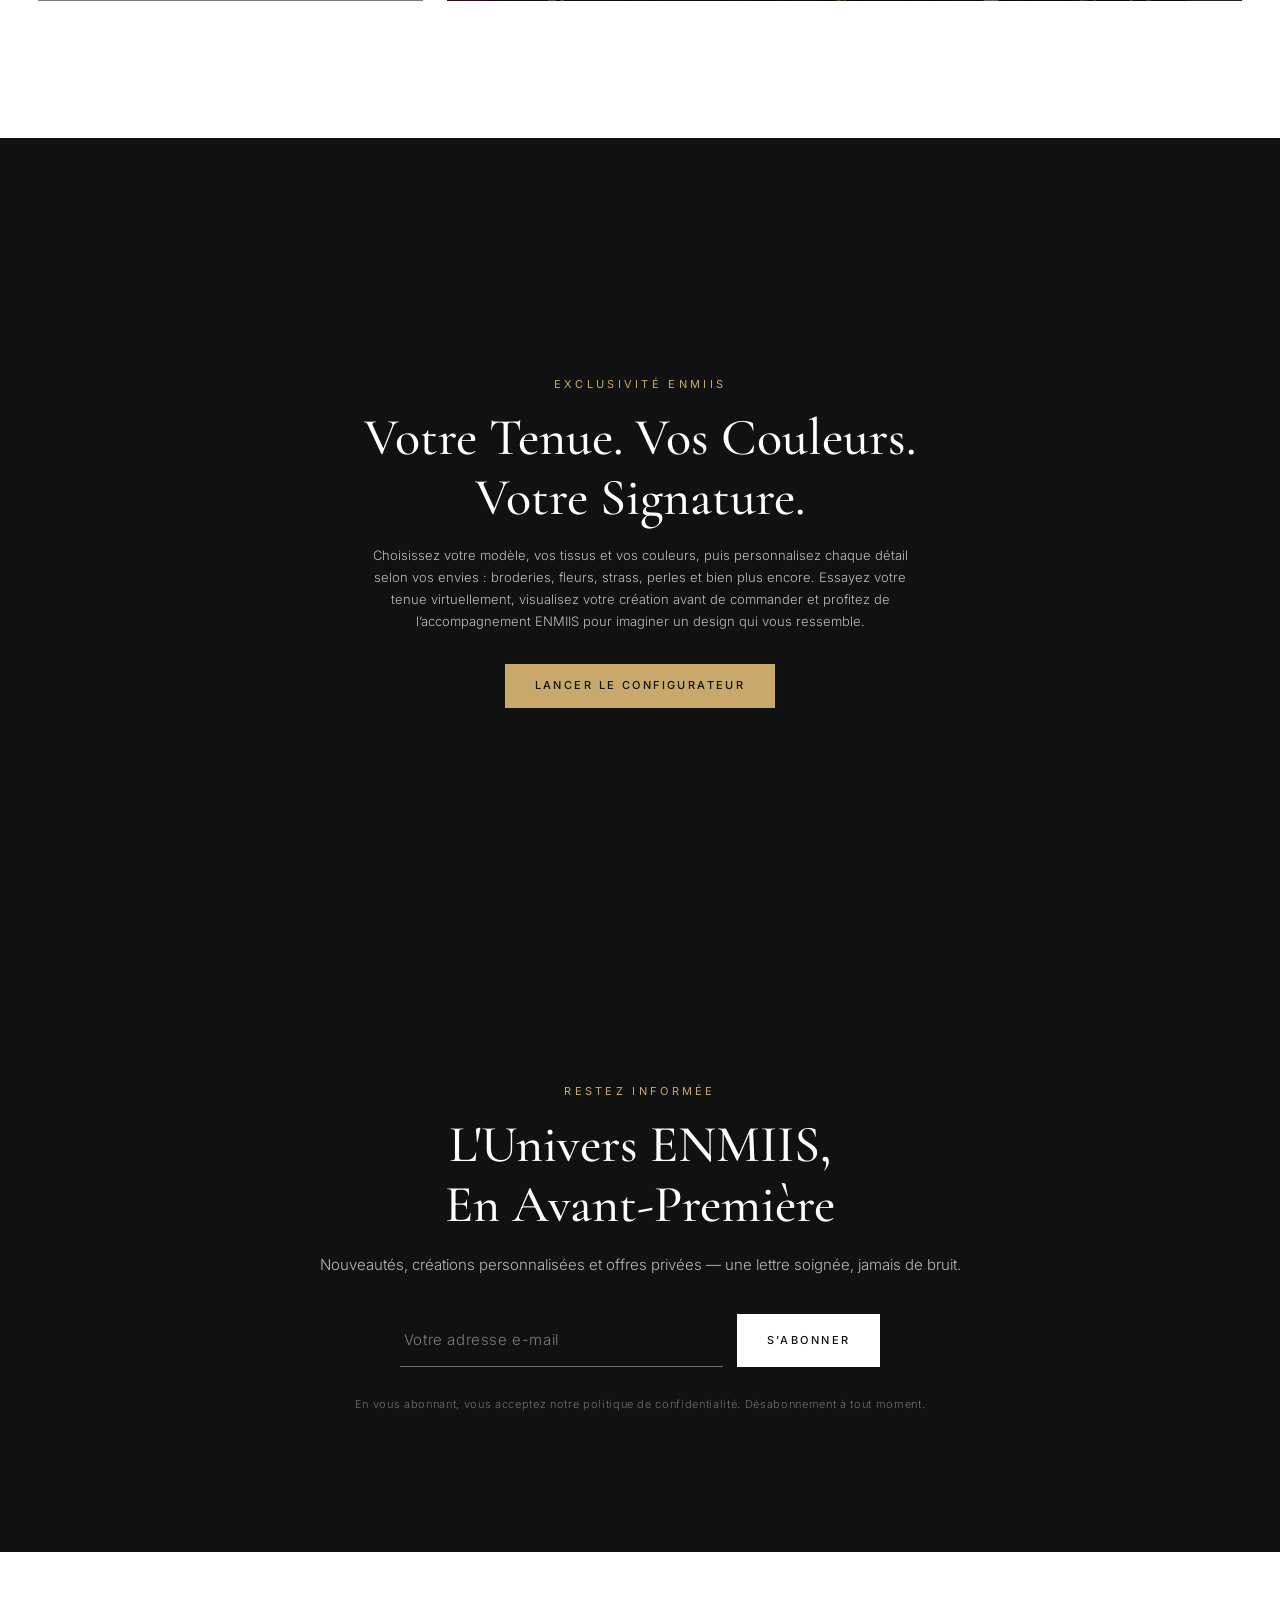
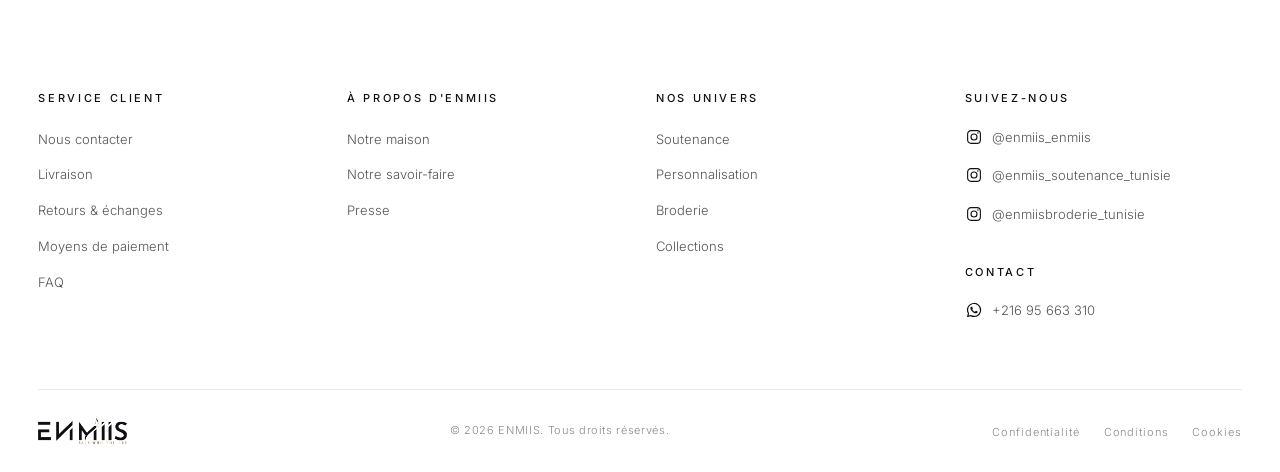
==== commit f3195d31: "Passe l'accueil sur les vrais medias ENMIIS Hero. La photo des toges et de leurs etoles brodees remp" ====
--- a/index.html
+++ b/index.html
@@ -86,8 +86,8 @@
         <ul class="main-nav__list" id="mainNavList">
           <li class="main-nav__item"><a href="#" class="main-nav__link" data-soon>Nouveautés</a></li>
           <li class="main-nav__item"><a href="#" class="main-nav__link" data-soon>Collections</a></li>
-          <li class="main-nav__item"><a href="soutenance.html" class="main-nav__link is-accent">Soutenances</a></li>
-          <li class="main-nav__item"><a href="#" class="main-nav__link" data-soon>Broderies</a></li>
+          <li class="main-nav__item"><a href="soutenance.html" class="main-nav__link is-accent">Soutenance</a></li>
+          <li class="main-nav__item"><a href="#" class="main-nav__link" data-soon>Broderie</a></li>
         </ul>
       </div>
     </nav>
@@ -143,8 +143,8 @@
       <ul class="mobile-menu__list">
         <li class="mobile-menu__item" data-stagger><a class="mobile-menu__link" href="#" data-soon>Nouveautés</a></li>
         <li class="mobile-menu__item" data-stagger><a class="mobile-menu__link" href="#" data-soon>Collections</a></li>
-        <li class="mobile-menu__item" data-stagger><a class="mobile-menu__link is-accent" href="soutenance.html">Soutenances</a></li>
-        <li class="mobile-menu__item" data-stagger><a class="mobile-menu__link" href="#" data-soon>Broderies</a></li>
+        <li class="mobile-menu__item" data-stagger><a class="mobile-menu__link is-accent" href="soutenance.html">Soutenance</a></li>
+        <li class="mobile-menu__item" data-stagger><a class="mobile-menu__link" href="#" data-soon>Broderie</a></li>
       </ul>
     </nav>
 
@@ -173,10 +173,10 @@
 
         <article class="hero__slide is-active" aria-hidden="false">
           <div class="hero__media">
-            <img src="https://images.unsplash.com/photo-1541339907198-e08756dedf3f?q=80&w=2000&auto=format&fit=crop" alt="Diplômés en toge lançant leurs mortiers" fetchpriority="high" decoding="async">
+            <img src="img/soutn/soutenance.png" alt="Cinq toges ENMIIS et leurs étoles brodées sur mesure" fetchpriority="high" decoding="async">
           </div>
           <div class="hero__content container">
-            <p class="hero__label">La Collection Soutenance</p>
+            <p class="hero__label">Soutenance</p>
             <h1 class="hero__title">Votre Jour de Gloire</h1>
             <a href="soutenance.html" class="btn btn--hero">Découvrir nos créations</a>
           </div>
@@ -184,23 +184,26 @@
 
         <article class="hero__slide" aria-hidden="true">
           <div class="hero__media">
-            <img src="https://images.unsplash.com/photo-1528698827591-e19ccd7bc23d?q=80&w=2000&auto=format&fit=crop" alt="Atelier de broderie — machine à coudre en gros plan" loading="lazy" decoding="async">
-          </div>
-          <div class="hero__content container">
-            <p class="hero__label">Sur Mesure</p>
-            <h2 class="hero__title">Créée pour Vous,<br>Brodée pour Durer</h2>
-            <a href="customizer.html" class="btn btn--hero">Personnaliser ma tenue</a>
-          </div>
-        </article>
-
-        <article class="hero__slide" aria-hidden="true">
-          <div class="hero__media">
-            <img src="img/collection/collections.webp" alt="Campagne ENMIIS — quatre mannequins en tenues de la collection, autour d'un sac ENMIIS" loading="lazy" decoding="async">
+            <img src="img/collection/collections.png" alt="Campagne ENMIIS — quatre mannequins en tenues de la collection, autour d'un sac ENMIIS" loading="lazy" decoding="async">
           </div>
           <div class="hero__content container">
             <p class="hero__label">Bientôt</p>
             <h2 class="hero__title">Les Nouvelles Collections</h2>
             <a href="#" class="btn btn--hero" data-soon>En savoir plus</a>
+          </div>
+        </article>
+
+        <article class="hero__slide" aria-hidden="true">
+          <div class="hero__media">
+            <video class="hero__video" src="img/broderie.mp4" poster="img/broderie-poster.webp"
+                   autoplay muted loop playsinline preload="metadata"
+                   aria-label="Nos machines brodant une casquette dans l’atelier"></video>
+          </div>
+          <div class="hero__content container">
+            <p class="hero__label">À votre image</p>
+            <h2 class="hero__title">Unique, comme<br>votre parcours.</h2>
+            <p class="hero__text">Votre tenue de soutenance, personnalisée à 100 % selon vos envies.</p>
+            <a href="customizer.html" class="btn btn--hero">Personnaliser ma tenue</a>
           </div>
         </article>
 
@@ -237,8 +240,8 @@
       <nav class="category-grid" aria-label="Nos catégories">
         <a href="#" data-soon>Nouveautés</a>
         <a href="#" data-soon>Collections</a>
-        <a href="soutenance.html">Soutenances</a>
-        <a href="#" data-soon>Broderies</a>
+        <a href="soutenance.html">Soutenance</a>
+        <a href="#" data-soon>Broderie</a>
       </nav>
     </section>
 
@@ -251,9 +254,31 @@
         </header>
 
         <div class="collections__grid">
-          <a href="soutenance.html" class="collection-card collection-card--tall" data-reveal>
+          <a href="#" class="collection-card collection-card--tall" data-reveal data-soon>
             <div class="collection-card__media">
-              <img src="https://images.unsplash.com/photo-1594122230689-45899d9e6f69?q=80&w=1200&auto=format&fit=crop" alt="Soutenance dans un amphithéâtre" loading="lazy" decoding="async">
+              <video class="collection-card__video" src="img/nos-univers/collections.mp4" autoplay muted loop playsinline preload="metadata" aria-label="Campagne ENMIIS — la nouvelle collection"></video>
+            </div>
+            <div class="collection-card__body">
+              <p class="collection-card__label">Prêt-à-porter</p>
+              <h3 class="collection-card__title">Collections</h3>
+              <span class="collection-card__cta">Bientôt disponible</span>
+            </div>
+          </a>
+
+          <a href="#" class="collection-card" data-reveal data-soon>
+            <div class="collection-card__media">
+              <video class="collection-card__video" src="img/nos-univers/broderie.mp4" autoplay muted loop playsinline preload="metadata" aria-label="Broderie en cours sur une machine de l’atelier ENMIIS"></video>
+            </div>
+            <div class="collection-card__body">
+              <p class="collection-card__label">Personnalisation</p>
+              <h3 class="collection-card__title">Broderie</h3>
+              <span class="collection-card__cta">Bientôt disponible</span>
+            </div>
+          </a>
+
+          <a href="soutenance.html" class="collection-card" data-reveal>
+            <div class="collection-card__media">
+              <img src="img/nos-univers/soutenance.jpg" alt="Toges ENMIIS et étoles brodées sur mesure" loading="lazy" decoding="async">
             </div>
             <div class="collection-card__body">
               <p class="collection-card__label">Le grand jour</p>
@@ -262,31 +287,9 @@
             </div>
           </a>
 
-          <a href="#" class="collection-card" data-reveal data-soon>
-            <div class="collection-card__media">
-              <img src="https://images.unsplash.com/photo-1528698827591-e19ccd7bc23d?q=80&w=1200&auto=format&fit=crop" alt="Broderie artisanale en cours de réalisation" loading="lazy" decoding="async">
-            </div>
-            <div class="collection-card__body">
-              <p class="collection-card__label">Personnalisation</p>
-              <h3 class="collection-card__title">Broderie</h3>
-              <span class="collection-card__cta">Bientôt disponible</span>
-            </div>
-          </a>
-
-          <a href="#" class="collection-card" data-reveal data-soon>
-            <div class="collection-card__media">
-              <img src="https://images.unsplash.com/photo-1445205170230-053b83016050?q=80&w=1200&auto=format&fit=crop" alt="Pièces de garde-robe aux tons neutres" loading="lazy" decoding="async">
-            </div>
-            <div class="collection-card__body">
-              <p class="collection-card__label">Prêt-à-porter</p>
-              <h3 class="collection-card__title">Collections</h3>
-              <span class="collection-card__cta">Bientôt disponible</span>
-            </div>
-          </a>
-
           <a href="customizer.html" class="collection-card collection-card--wide" data-reveal>
             <div class="collection-card__media">
-              <img src="https://images.unsplash.com/photo-1571260899304-425eee4c7efc?q=80&w=1600&auto=format&fit=crop" alt="Étudiants à l'université préparant leur soutenance" loading="lazy" decoding="async">
+              <img src="img/nos-univers/creez-votre-tenue.webp" alt="Tenue de soutenance personnalisée ENMIIS" loading="lazy" decoding="async">
             </div>
             <div class="collection-card__body">
               <p class="collection-card__label">Le configurateur</p>
@@ -302,8 +305,11 @@
     <section class="section customizer-promo">
       <div class="container customizer-promo__inner" data-reveal>
         <p class="section-head__label">Exclusivité ENMIIS</p>
-        <h2 class="customizer-promo__title">Votre Toge, Vos Couleurs,<br>Votre Nom Brodé</h2>
-        <p class="customizer-promo__text">Choisissez votre modèle, vos tissus et vos couleurs, ajoutez une broderie personnalisée — et visualisez votre tenue de soutenance en direct, avant même de commander.</p>
+        <h2 class="customizer-promo__title">Votre Tenue. Vos Couleurs.<br>Votre Signature.</h2>
+        <p class="customizer-promo__text">Choisissez votre modèle, vos tissus et vos couleurs, puis personnalisez chaque détail selon
+          vos envies : broderies, fleurs, strass, perles et bien plus encore. Essayez votre tenue
+          virtuellement, visualisez votre création avant de commander et profitez de
+          l’accompagnement ENMIIS pour imaginer un design qui vous ressemble.</p>
         <a href="customizer.html" class="btn btn--solid customizer-promo__cta">Lancer le configurateur</a>
       </div>
     </section>
@@ -311,9 +317,9 @@
     <!-- ======================= NEWSLETTER ======================= -->
     <section class="newsletter">
       <div class="container newsletter__inner" data-reveal>
-        <p class="section-head__label">Restez informé·e</p>
+        <p class="section-head__label">Restez informée</p>
         <h2 class="newsletter__title">L'Univers ENMIIS,<br>En Avant-Première</h2>
-        <p class="newsletter__text">Nouveautés, créations sur mesure et offres privées — une lettre soignée, jamais de bruit.</p>
+        <p class="newsletter__text">Nouveautés, créations personnalisées et offres privées — une lettre soignée, jamais de bruit.</p>
         <form class="newsletter__form" id="newsletterForm">
           <label class="visually-hidden" for="newsletterEmail">Adresse e-mail</label>
           <input type="email" id="newsletterEmail" placeholder="Votre adresse e-mail" required>
@@ -352,9 +358,9 @@
         <nav class="site-footer__col" aria-label="Nos univers">
           <p class="site-footer__heading">Nos Univers</p>
           <ul>
-            <li><a href="soutenance.html">Soutenances</a></li>
+            <li><a href="soutenance.html">Soutenance</a></li>
             <li><a href="customizer.html">Personnalisation</a></li>
-            <li><a href="#" data-soon>Broderies</a></li>
+            <li><a href="#" data-soon>Broderie</a></li>
             <li><a href="#" data-soon>Collections</a></li>
           </ul>
         </nav>
--- a/css/styles.css
+++ b/css/styles.css
@@ -678,15 +678,34 @@
   max-width: 24ch;
 }
 
+/* Le média peut être une vidéo : mêmes règles que l'image, sans le
+   travelling Ken Burns qui doublerait le mouvement du plan. */
+.hero__video {
+  width: 100%;
+  height: 100%;
+  object-fit: cover;
+  display: block;
+}
+
+.hero__text {
+  font-size: 1rem;
+  font-weight: 300;
+  line-height: 1.6;
+  color: var(--ink-soft);
+  max-width: 34ch;
+  margin: -0.7rem 0 1.6rem;
+}
+
 /* Slide content entrance */
-.hero__label, .hero__title, .hero__slide .btn {
+.hero__label, .hero__title, .hero__text, .hero__slide .btn {
   opacity: 0;
   transform: translateY(22px);
   transition: opacity 1s var(--ease-lux), transform 1s var(--ease-lux);
 }
 .hero__slide.is-active .hero__label { opacity: 1; transform: none; transition-delay: 0.3s; }
 .hero__slide.is-active .hero__title { opacity: 1; transform: none; transition-delay: 0.42s; }
-.hero__slide.is-active .btn { opacity: 1; transform: none; transition-delay: 0.56s; }
+.hero__slide.is-active .hero__text { opacity: 1; transform: none; transition-delay: 0.52s; }
+.hero__slide.is-active .btn { opacity: 1; transform: none; transition-delay: 0.64s; }
 
 /* Progress-bar dots below the content */
 .hero__dots {
@@ -953,13 +972,18 @@
   background: var(--off-white);
 }
 .collection-card__media { overflow: hidden; height: 100%; }
-.collection-card__media img {
+/* Deux cartes portent une vidéo plutôt qu'une image : memes regles,
+   pour que le cadre et le survol se comportent à l’identique. */
+.collection-card__media img,
+.collection-card__video {
   width: 100%; height: 100%;
   object-fit: cover;
   aspect-ratio: 4 / 5;
   transition: transform 1.4s var(--ease-lux);
 }
-.collection-card:hover .collection-card__media img { transform: scale(1.05); }
+.collection-card__video { display: block; pointer-events: none; }
+.collection-card:hover .collection-card__media img,
+.collection-card:hover .collection-card__video { transform: scale(1.05); }
 
 .collection-card::after {
   content: "";
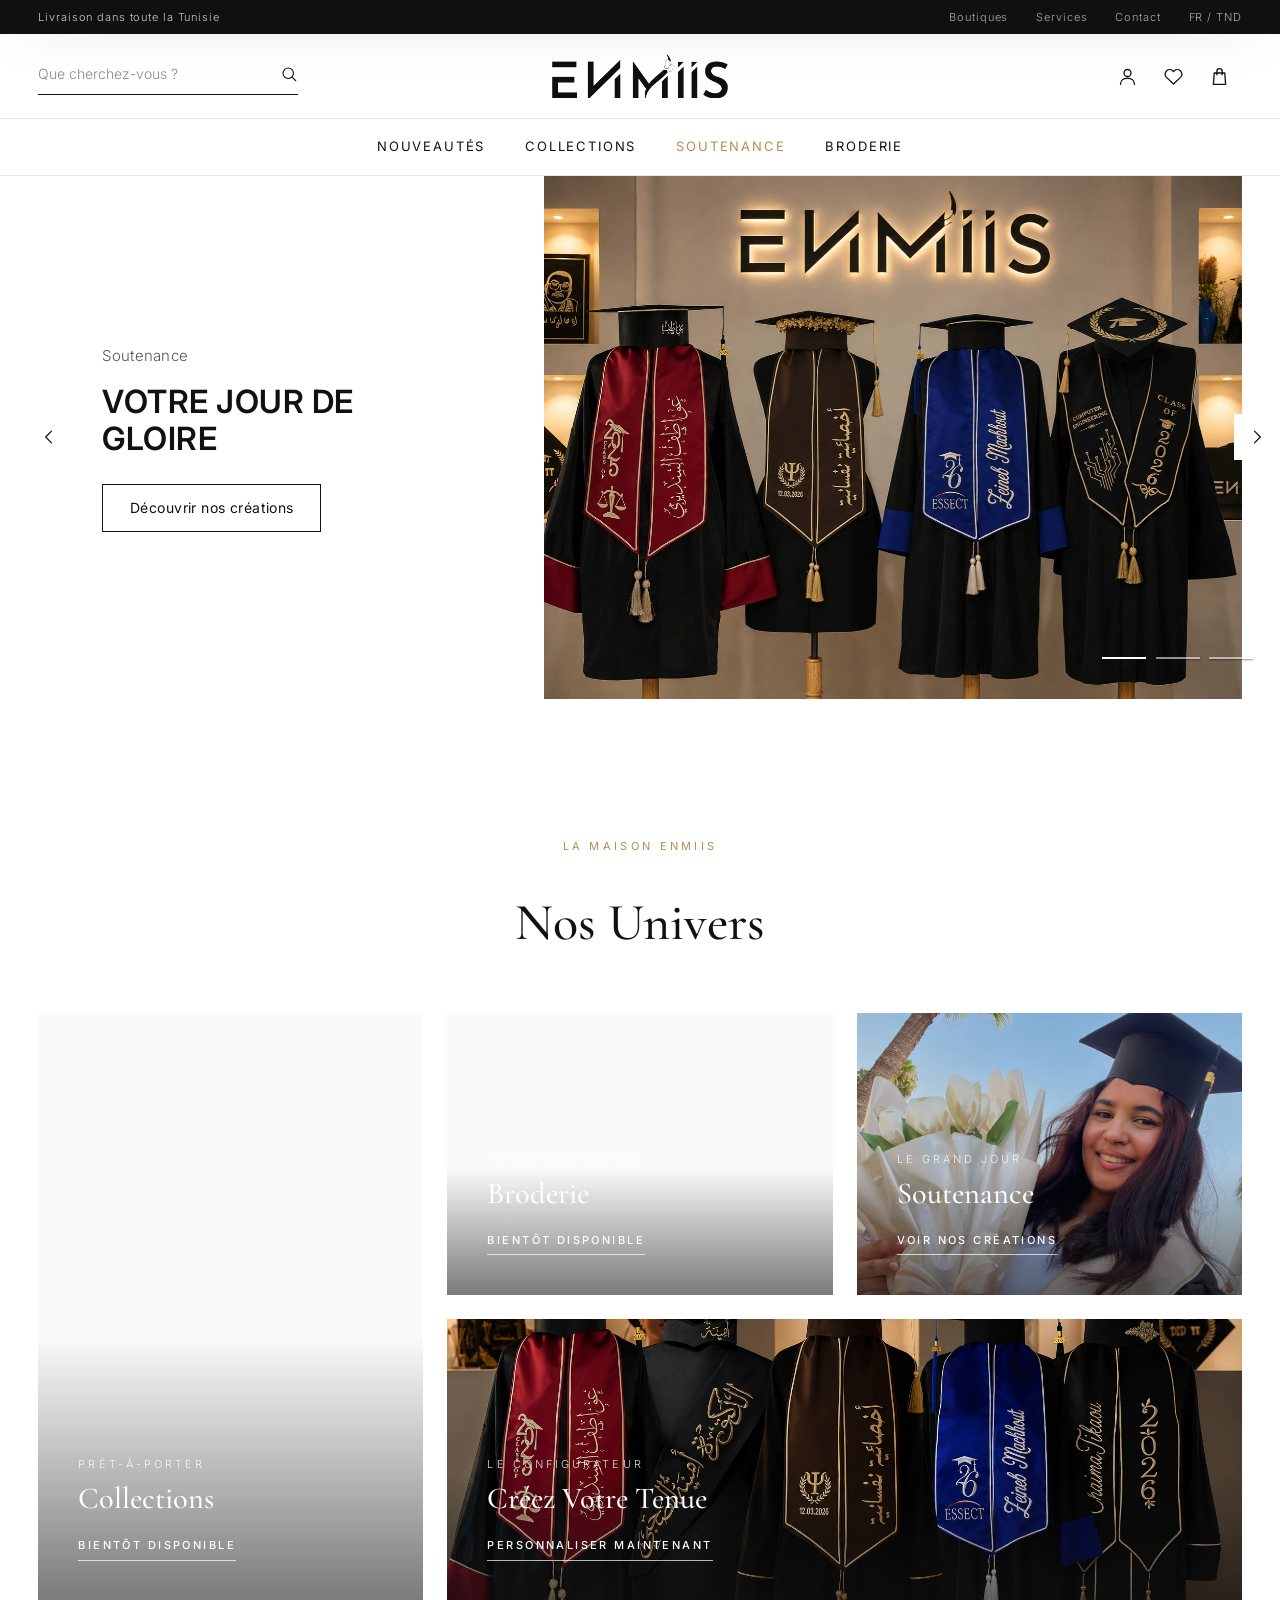
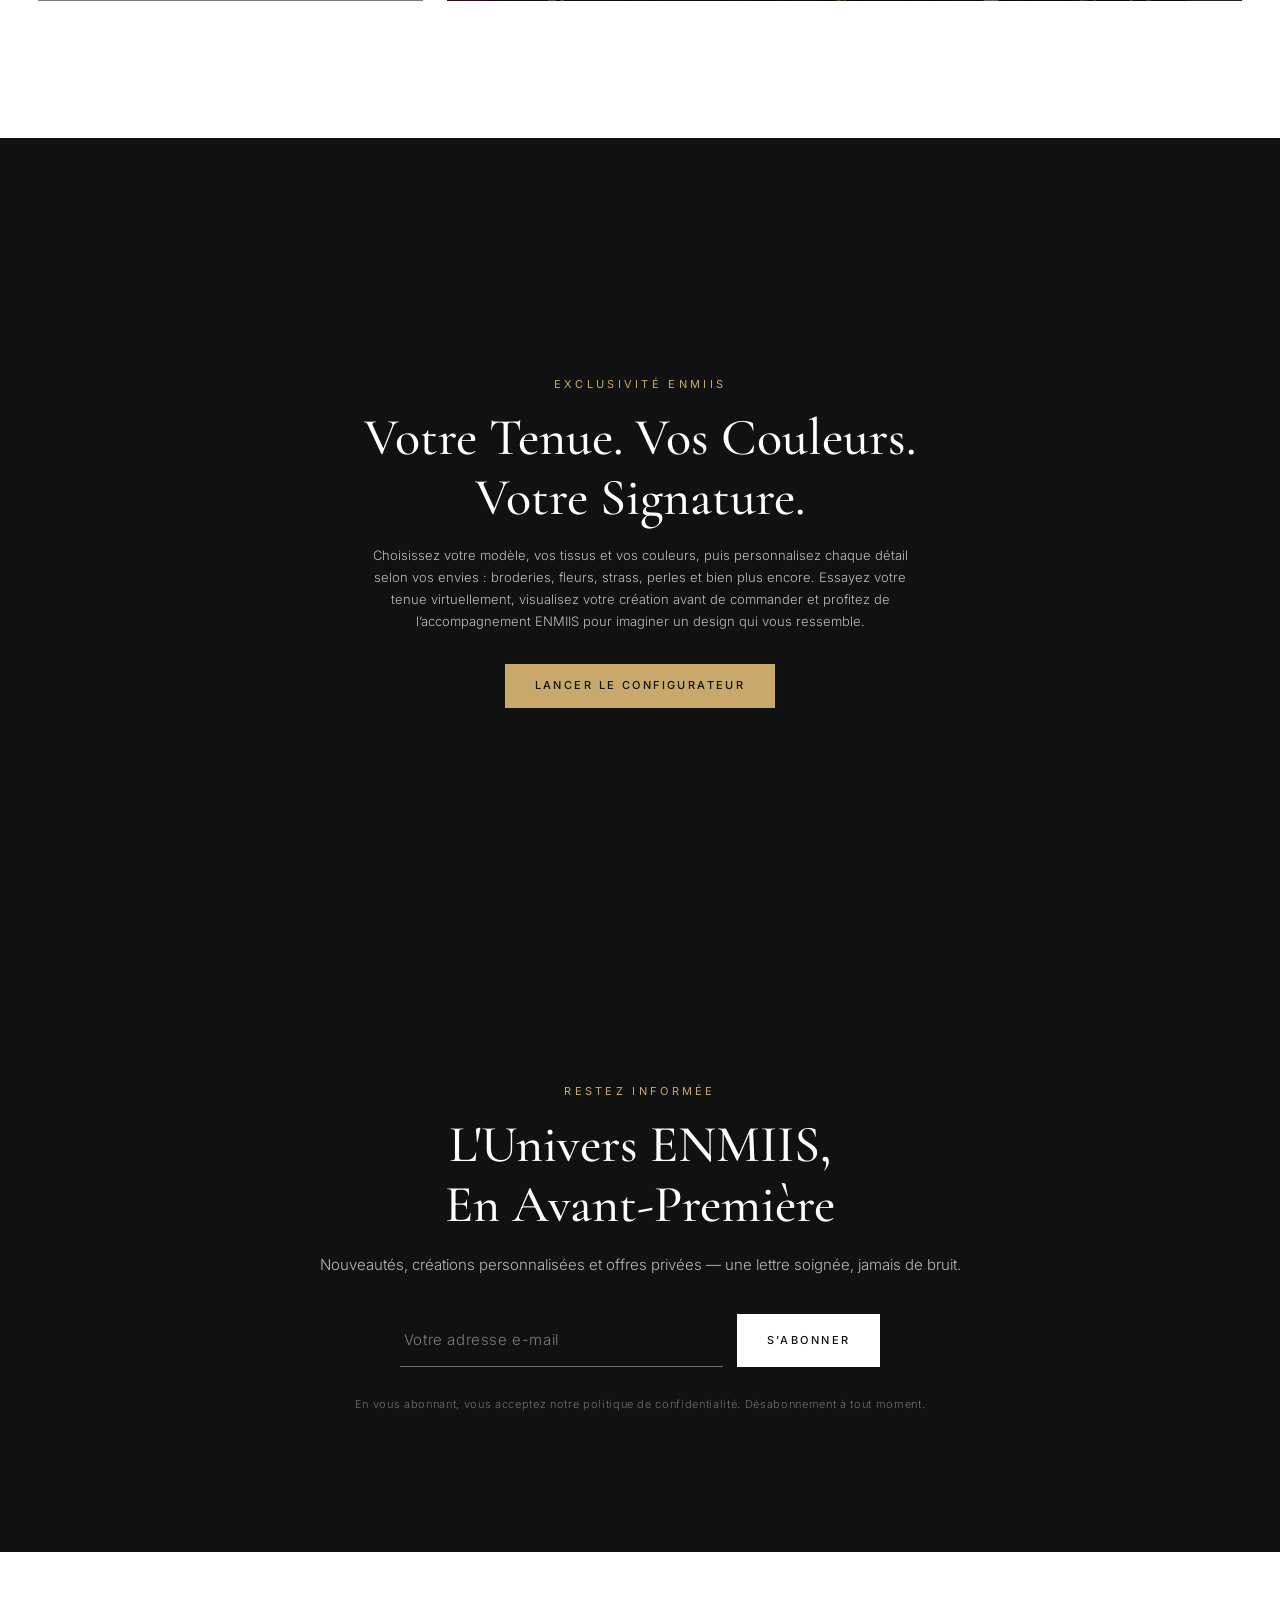
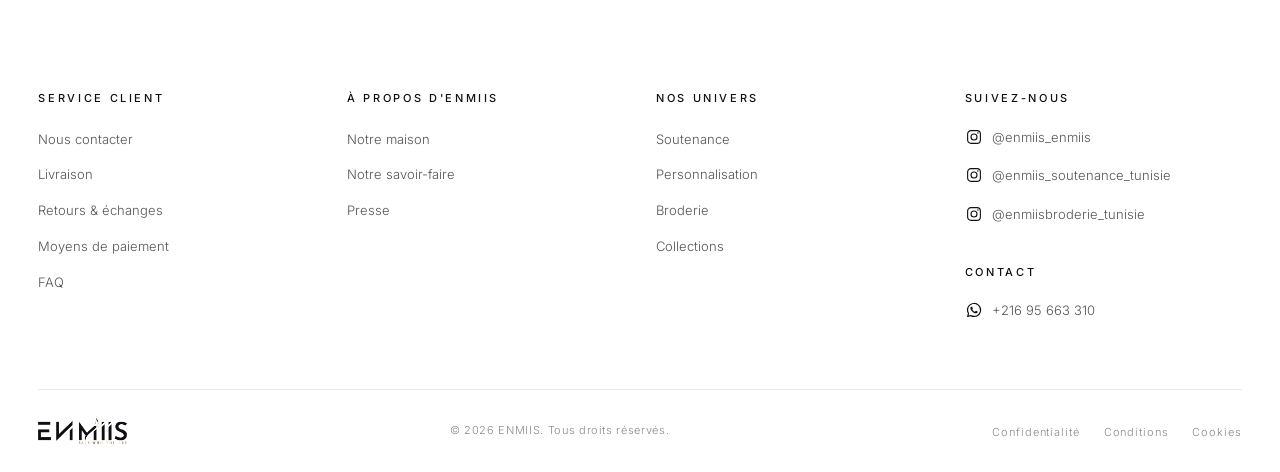
==== commit a7d44edf: "Sert les deux images du hero en WebP Les PNG televerses pesaient 2099 et 2250 Ko, soit 4,3 Mo a char" ====
--- a/index.html
+++ b/index.html
@@ -173,7 +173,7 @@
 
         <article class="hero__slide is-active" aria-hidden="false">
           <div class="hero__media">
-            <img src="img/soutn/soutenance.png" alt="Cinq toges ENMIIS et leurs étoles brodées sur mesure" fetchpriority="high" decoding="async">
+            <img src="img/soutn/soutenance.webp" alt="Cinq toges ENMIIS et leurs étoles brodées sur mesure" fetchpriority="high" decoding="async">
           </div>
           <div class="hero__content container">
             <p class="hero__label">Soutenance</p>
@@ -184,7 +184,7 @@
 
         <article class="hero__slide" aria-hidden="true">
           <div class="hero__media">
-            <img src="img/collection/collections.png" alt="Campagne ENMIIS — quatre mannequins en tenues de la collection, autour d'un sac ENMIIS" loading="lazy" decoding="async">
+            <img src="img/collection/collections.webp" alt="Campagne ENMIIS — quatre mannequins en tenues de la collection, autour d'un sac ENMIIS" loading="lazy" decoding="async">
           </div>
           <div class="hero__content container">
             <p class="hero__label">Bientôt</p>
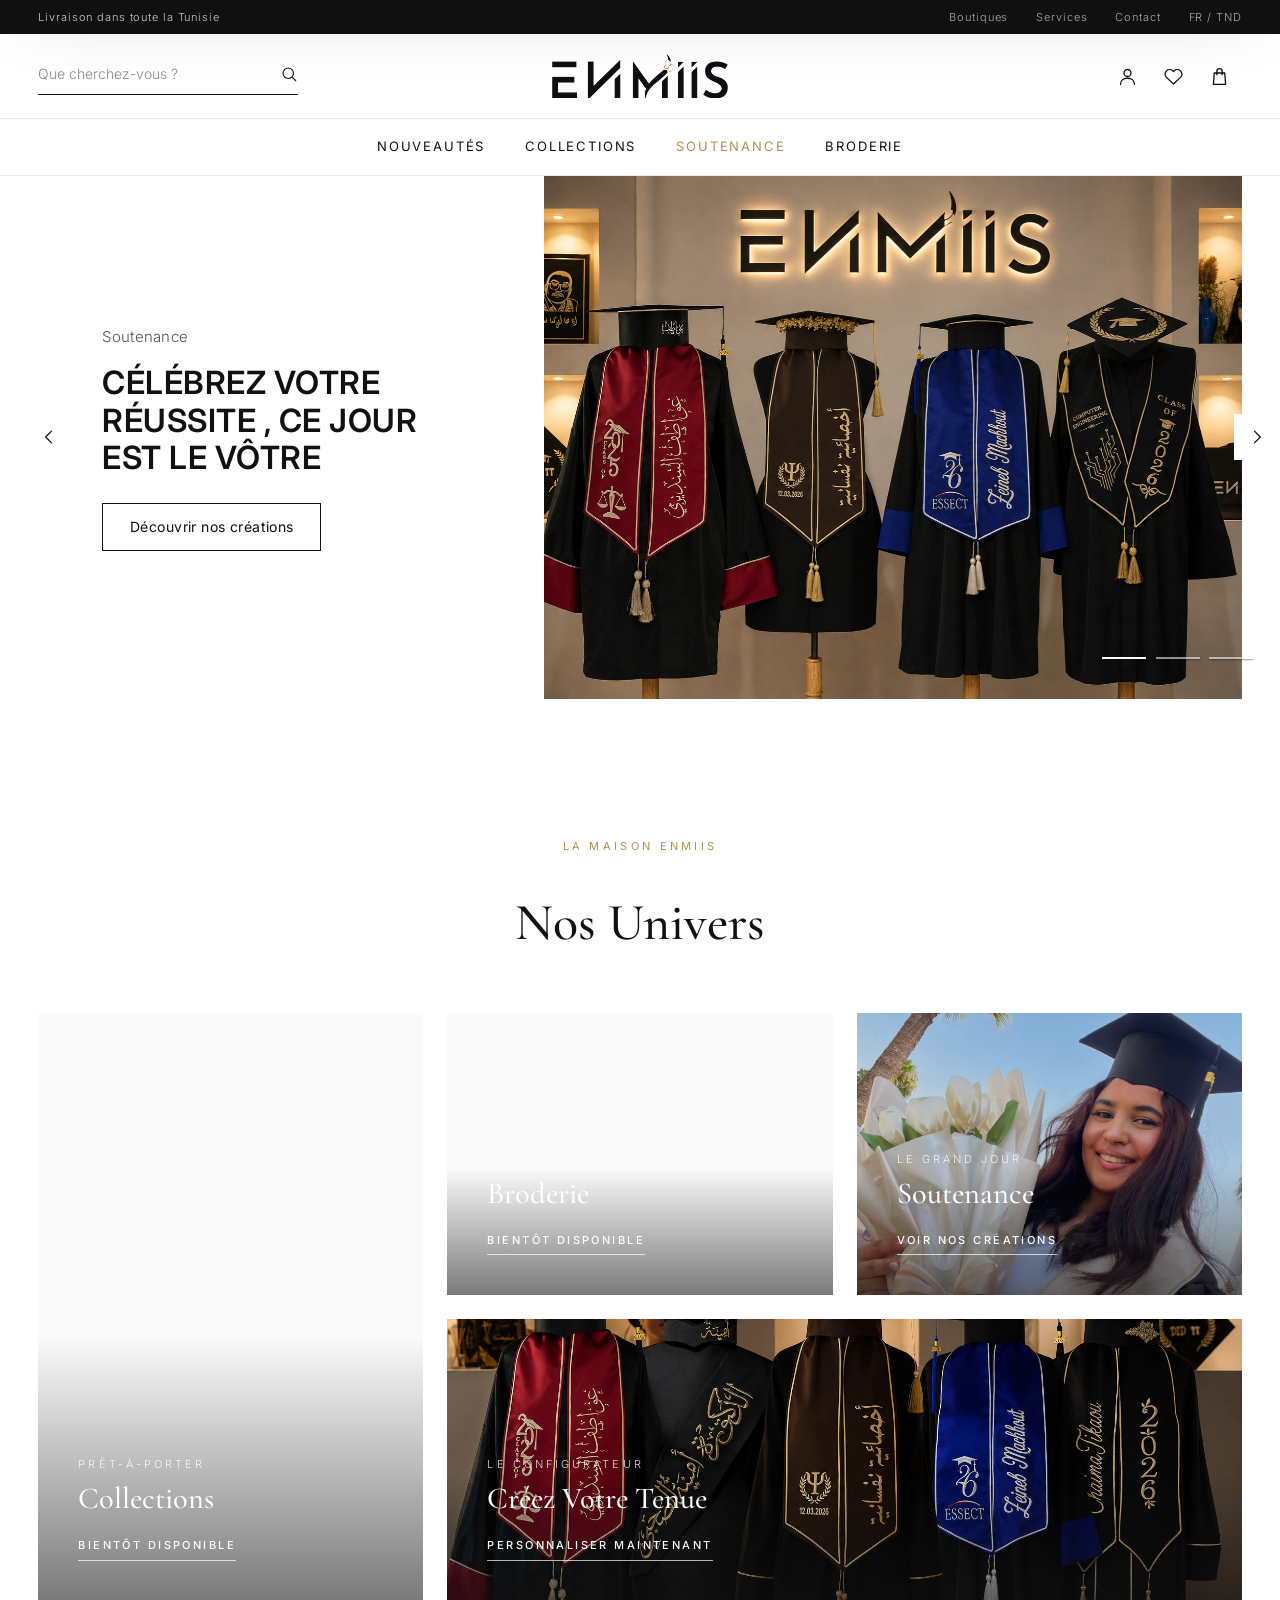
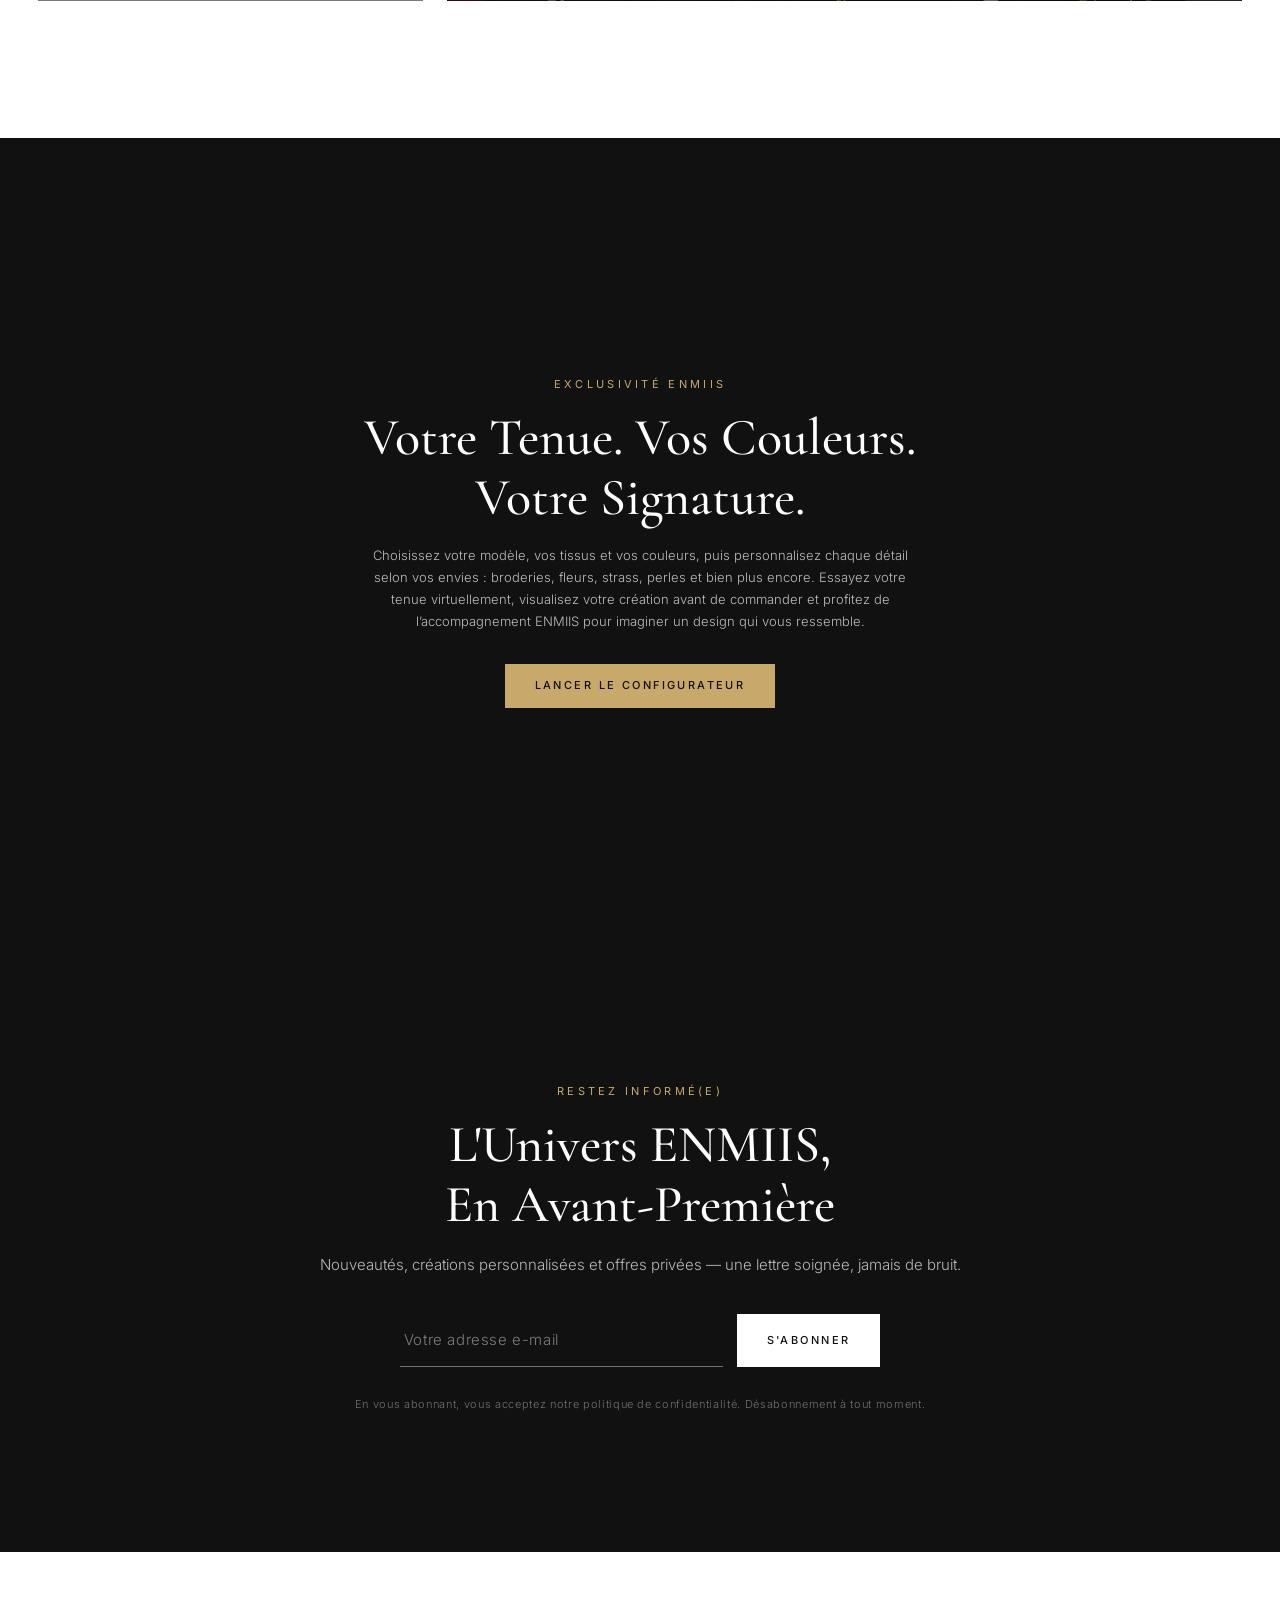
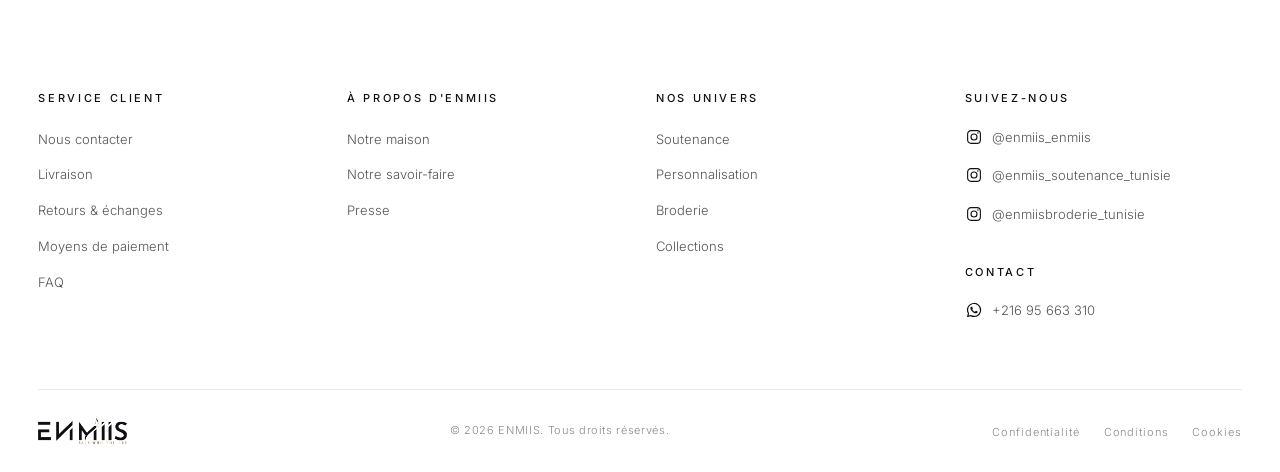
==== commit 7b85ab17: "Reprend le titre du hero et la video broderie Titre de la diapositive Soutenance et mention de la le" ====
--- a/index.html
+++ b/index.html
@@ -177,7 +177,7 @@
           </div>
           <div class="hero__content container">
             <p class="hero__label">Soutenance</p>
-            <h1 class="hero__title">Votre Jour de Gloire</h1>
+            <h1 class="hero__title">CÉLÉBREZ VOTRE RÉUSSITE , CE JOUR EST LE VÔTRE</h1>
             <a href="soutenance.html" class="btn btn--hero">Découvrir nos créations</a>
           </div>
         </article>
@@ -317,7 +317,7 @@
     <!-- ======================= NEWSLETTER ======================= -->
     <section class="newsletter">
       <div class="container newsletter__inner" data-reveal>
-        <p class="section-head__label">Restez informée</p>
+        <p class="section-head__label">Restez informé(e)</p>
         <h2 class="newsletter__title">L'Univers ENMIIS,<br>En Avant-Première</h2>
         <p class="newsletter__text">Nouveautés, créations personnalisées et offres privées — une lettre soignée, jamais de bruit.</p>
         <form class="newsletter__form" id="newsletterForm">
